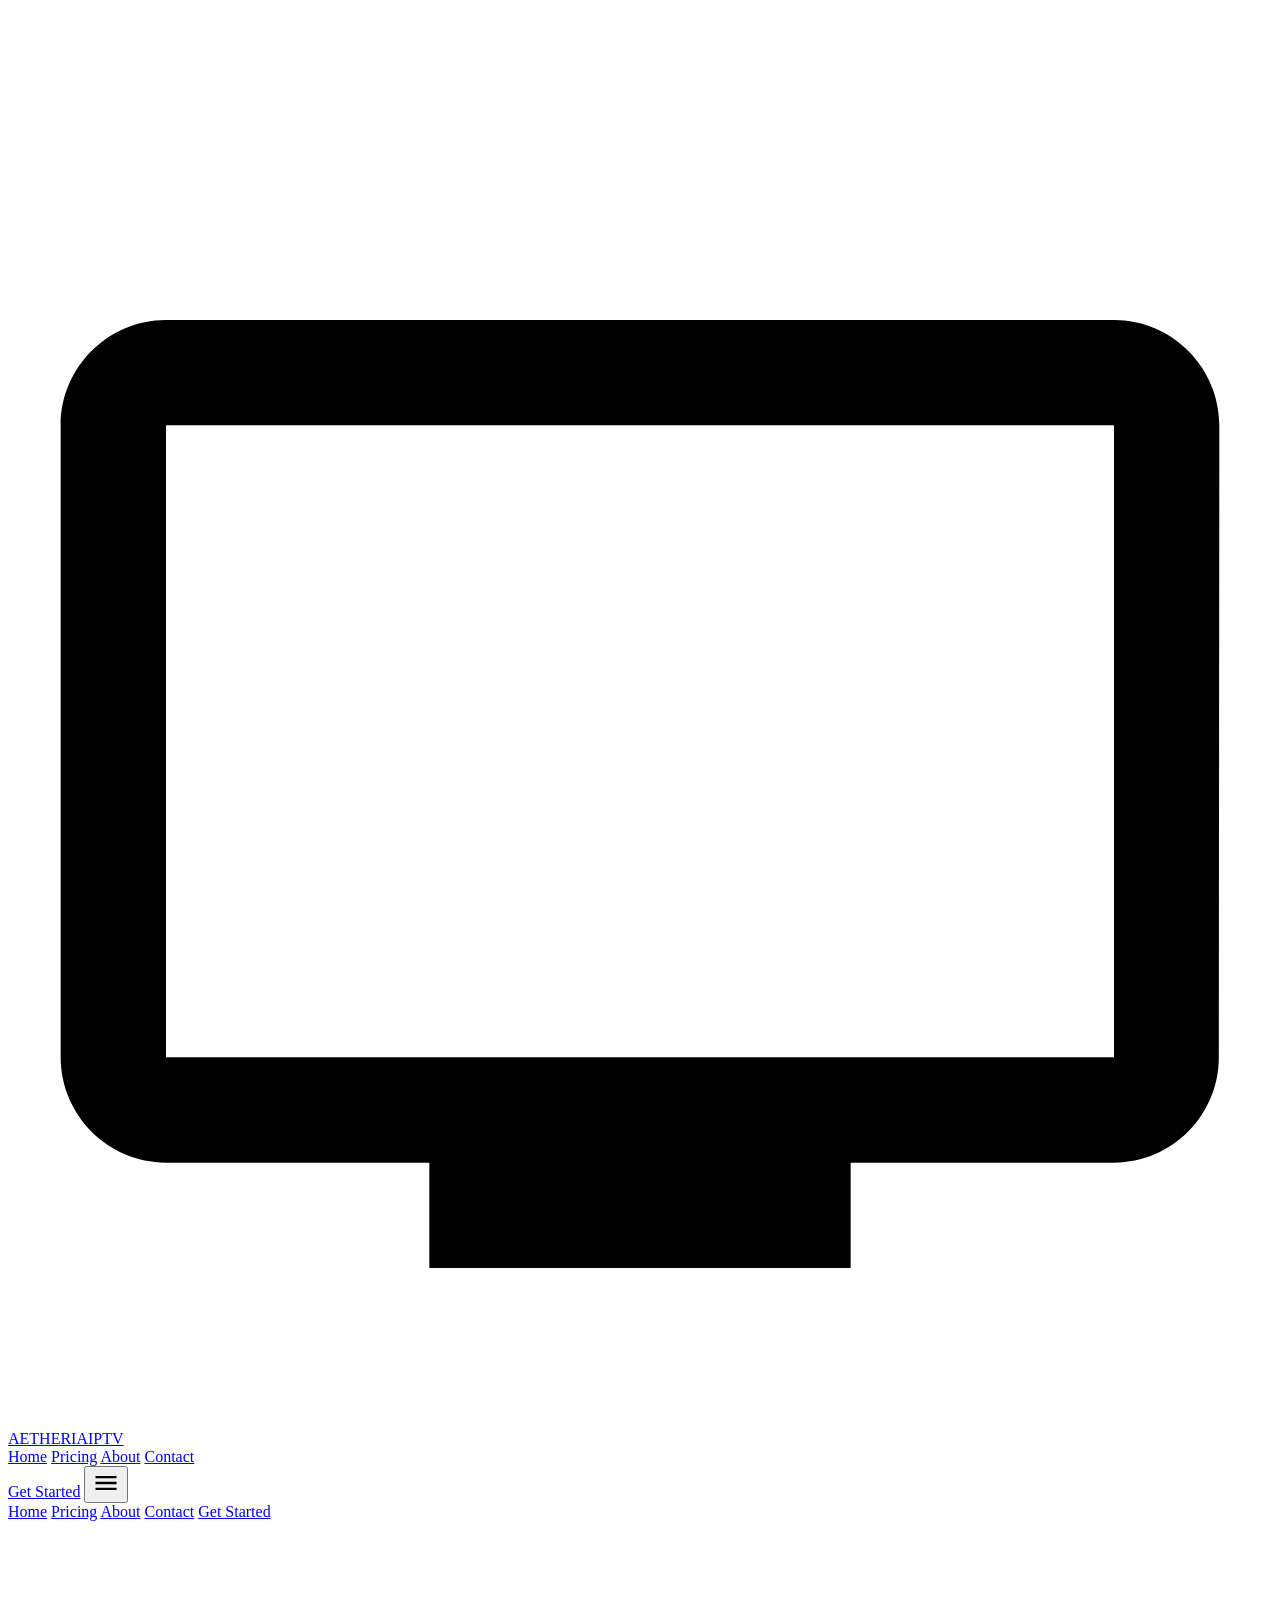
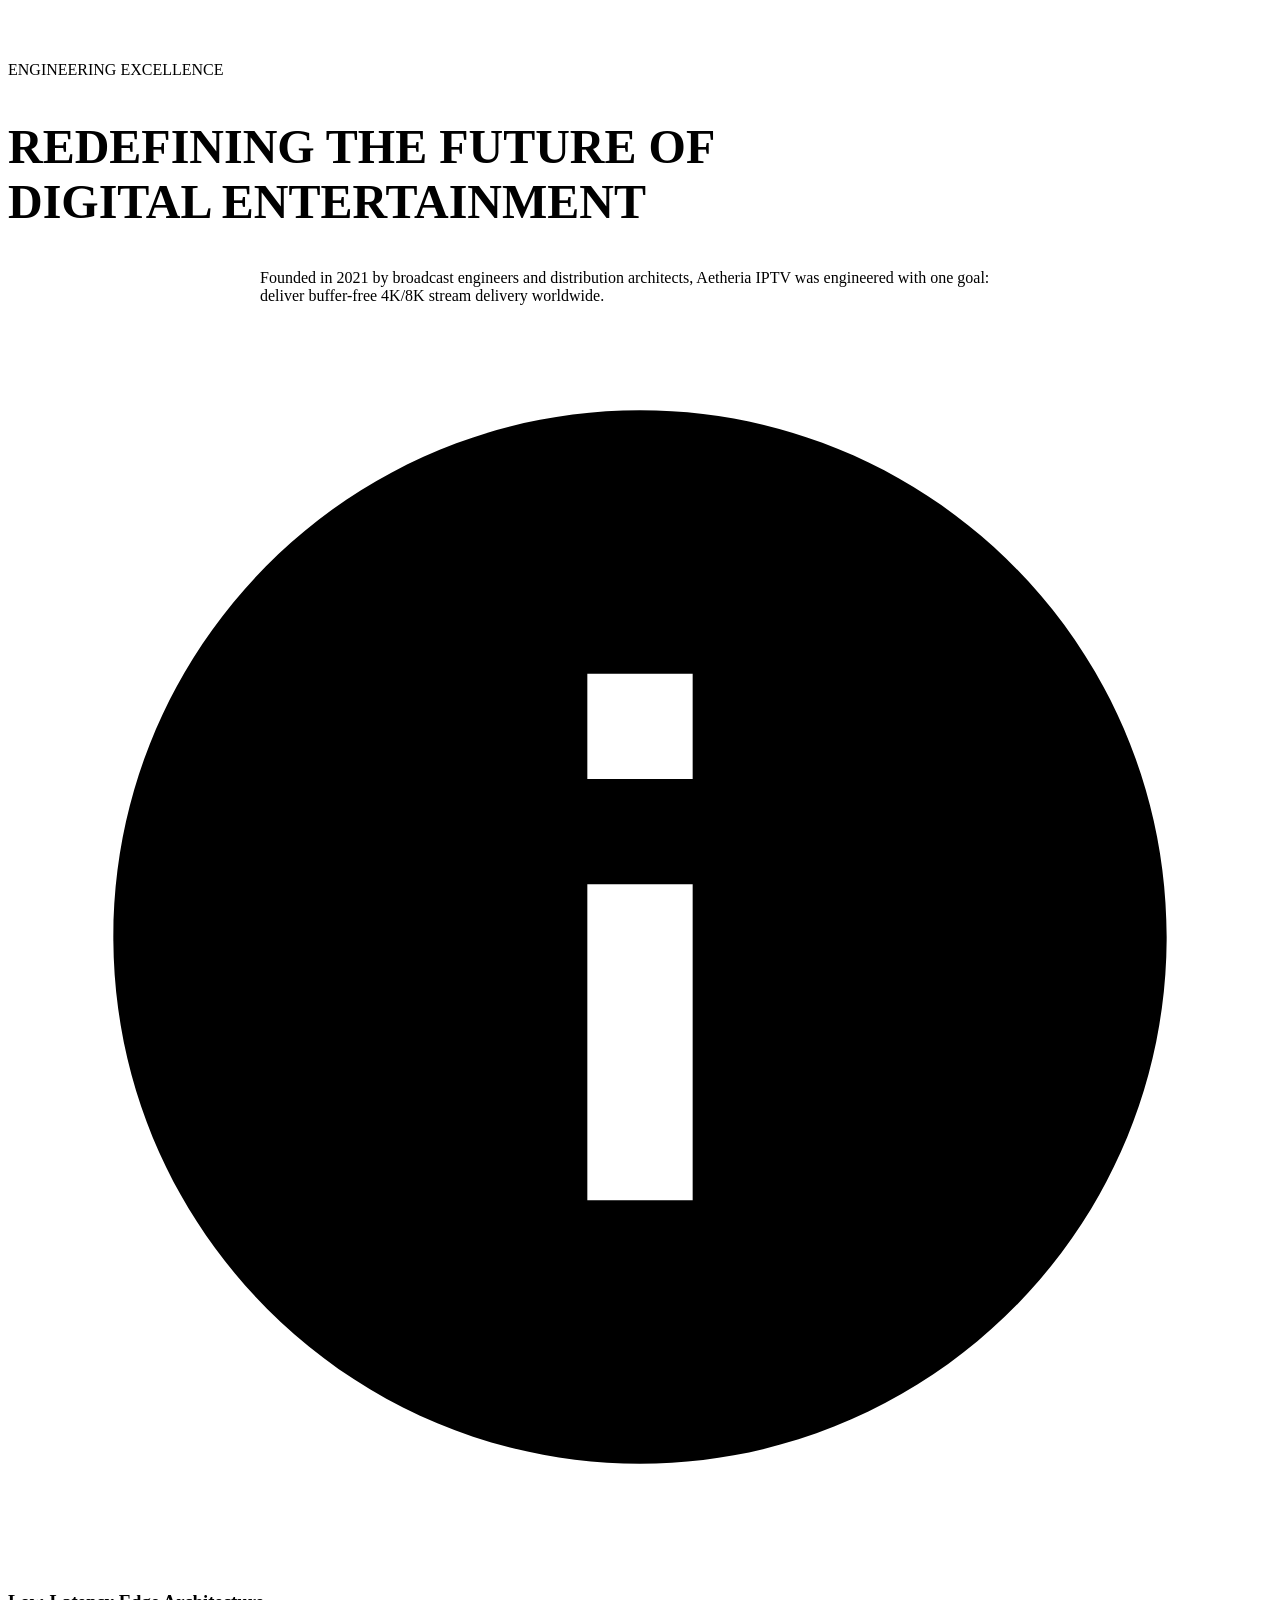
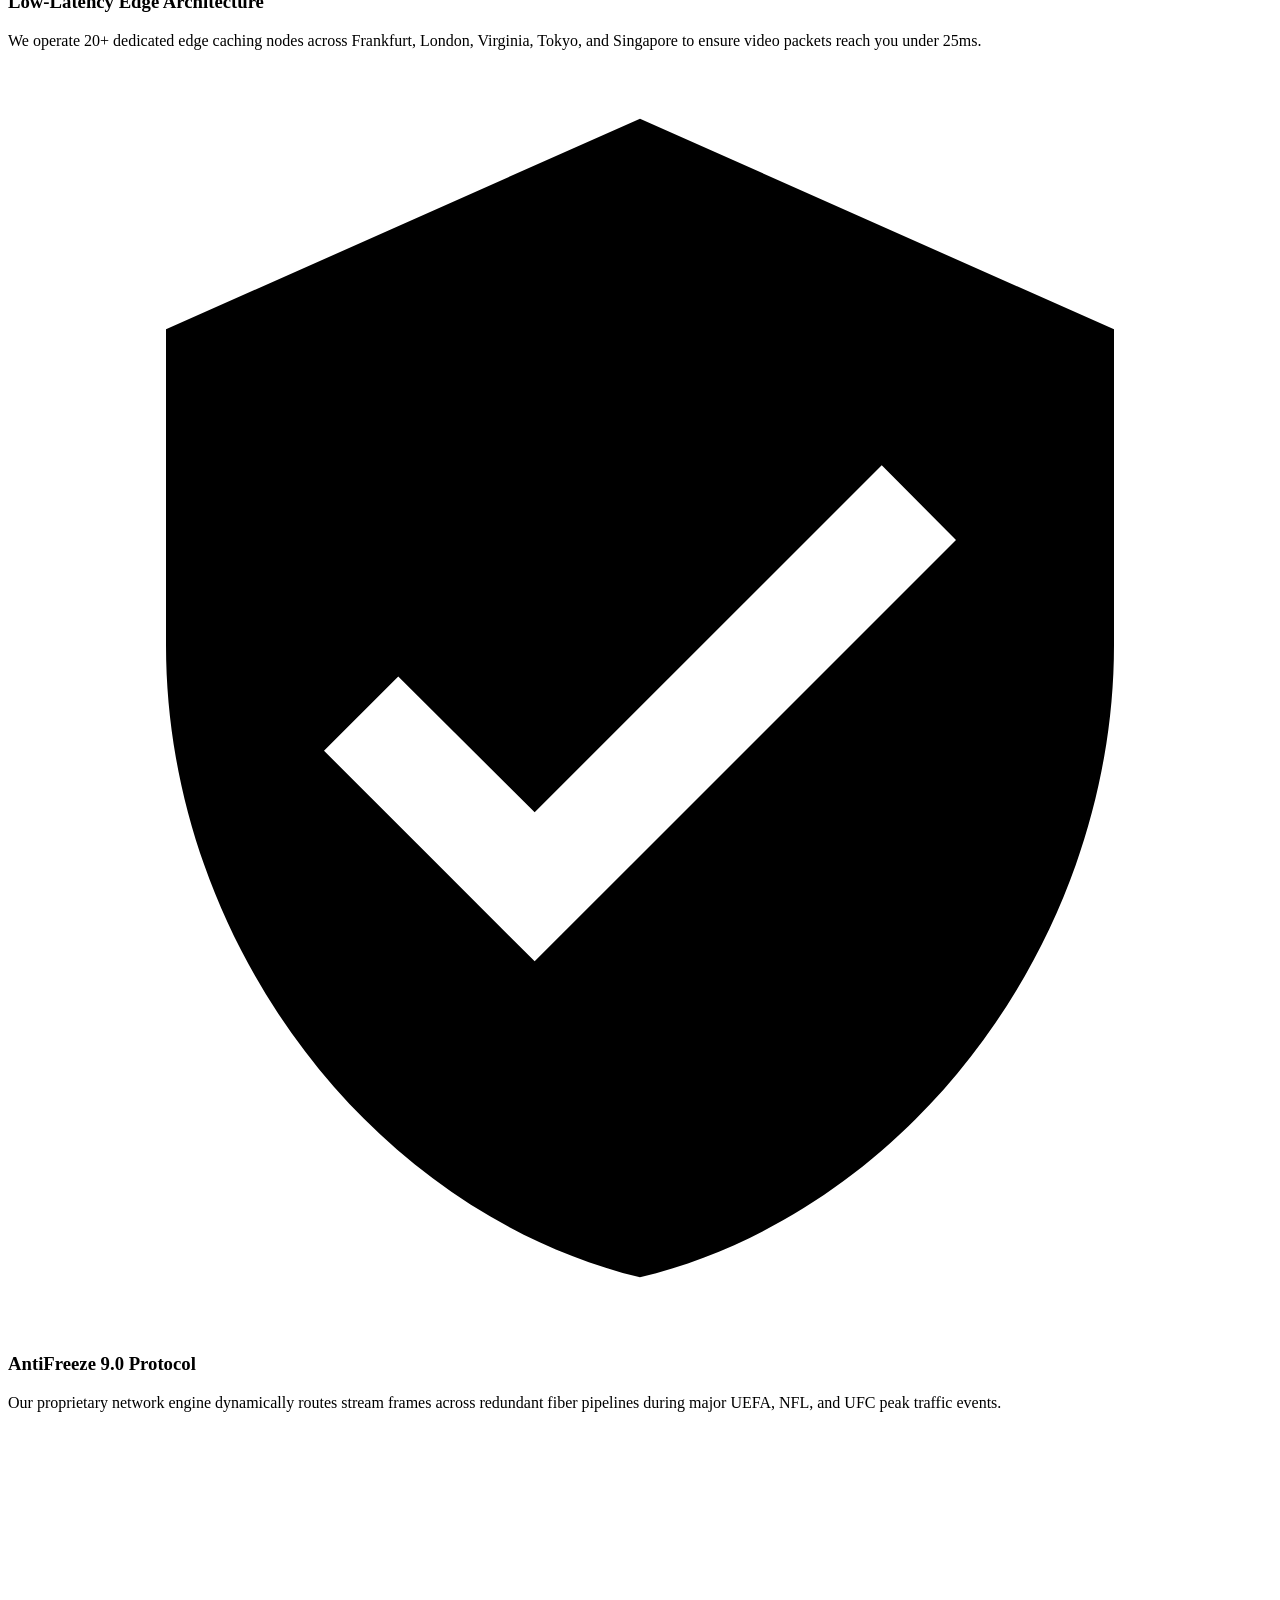
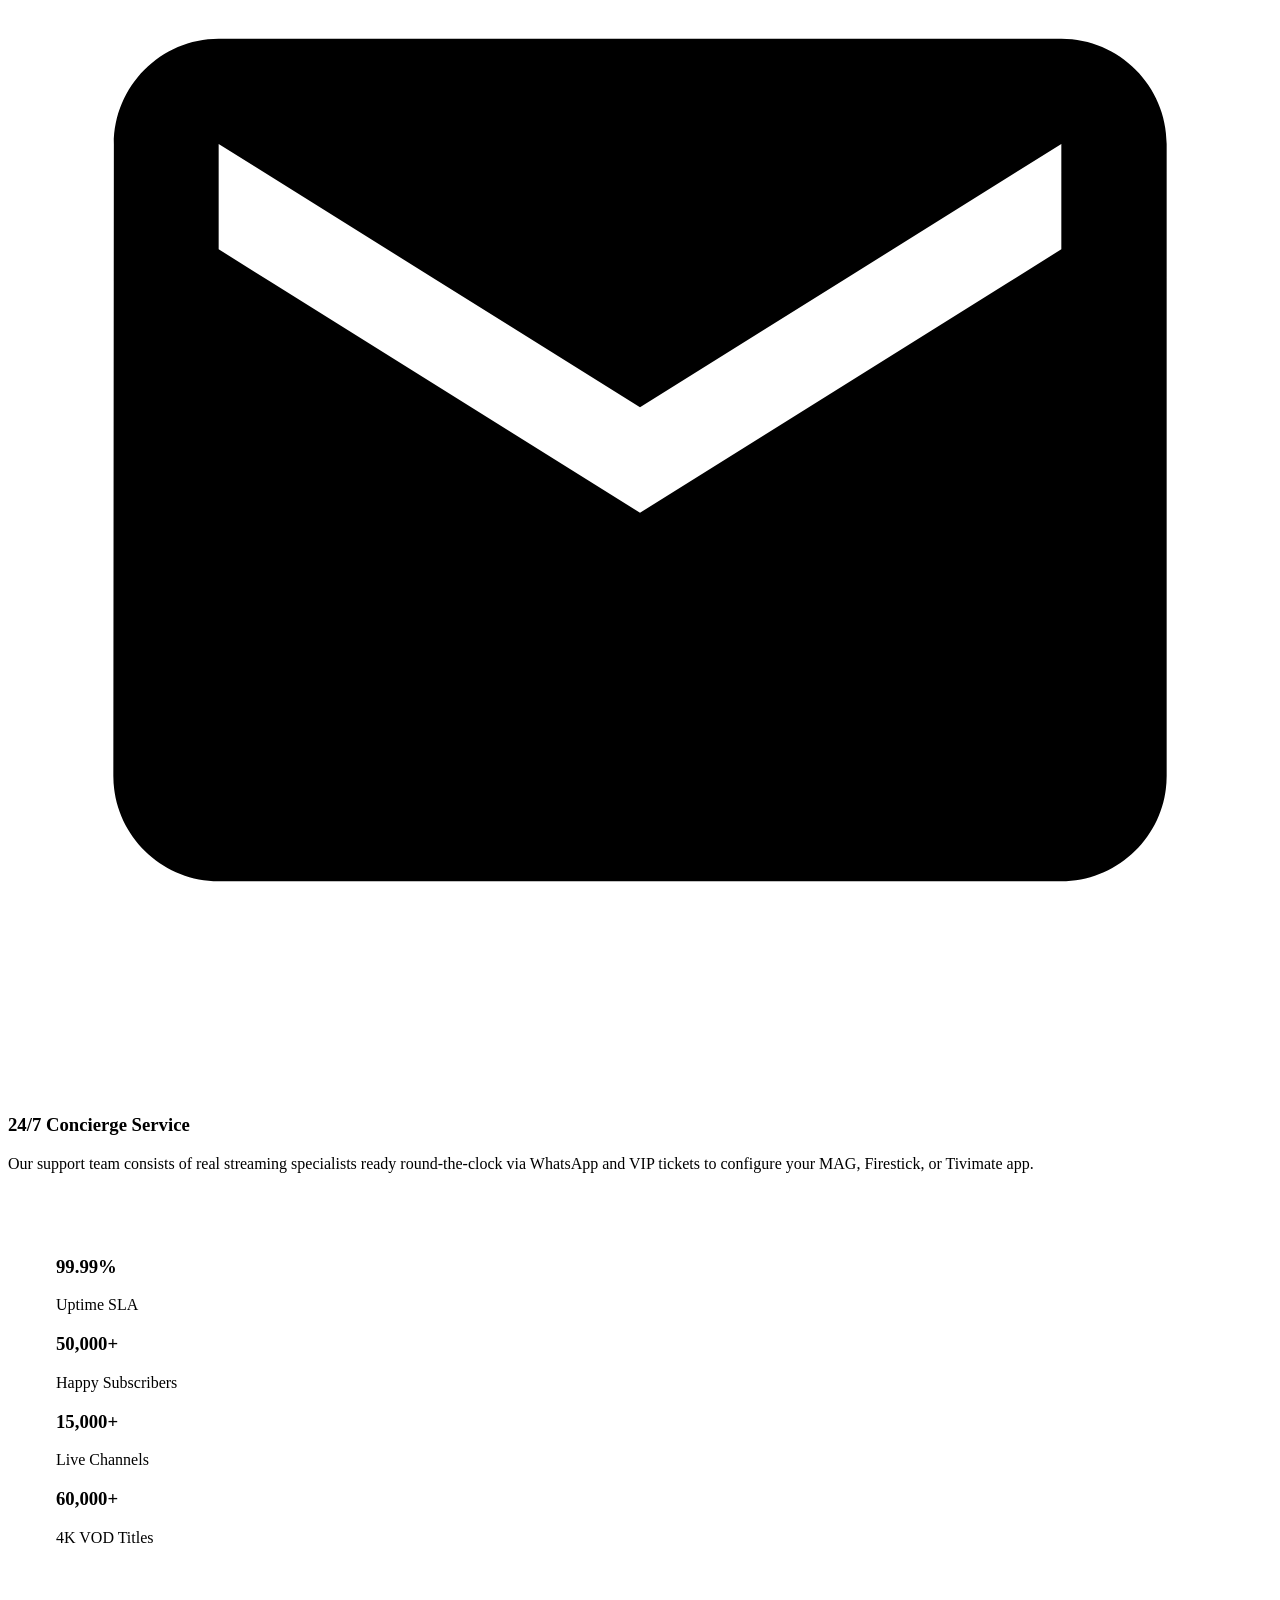
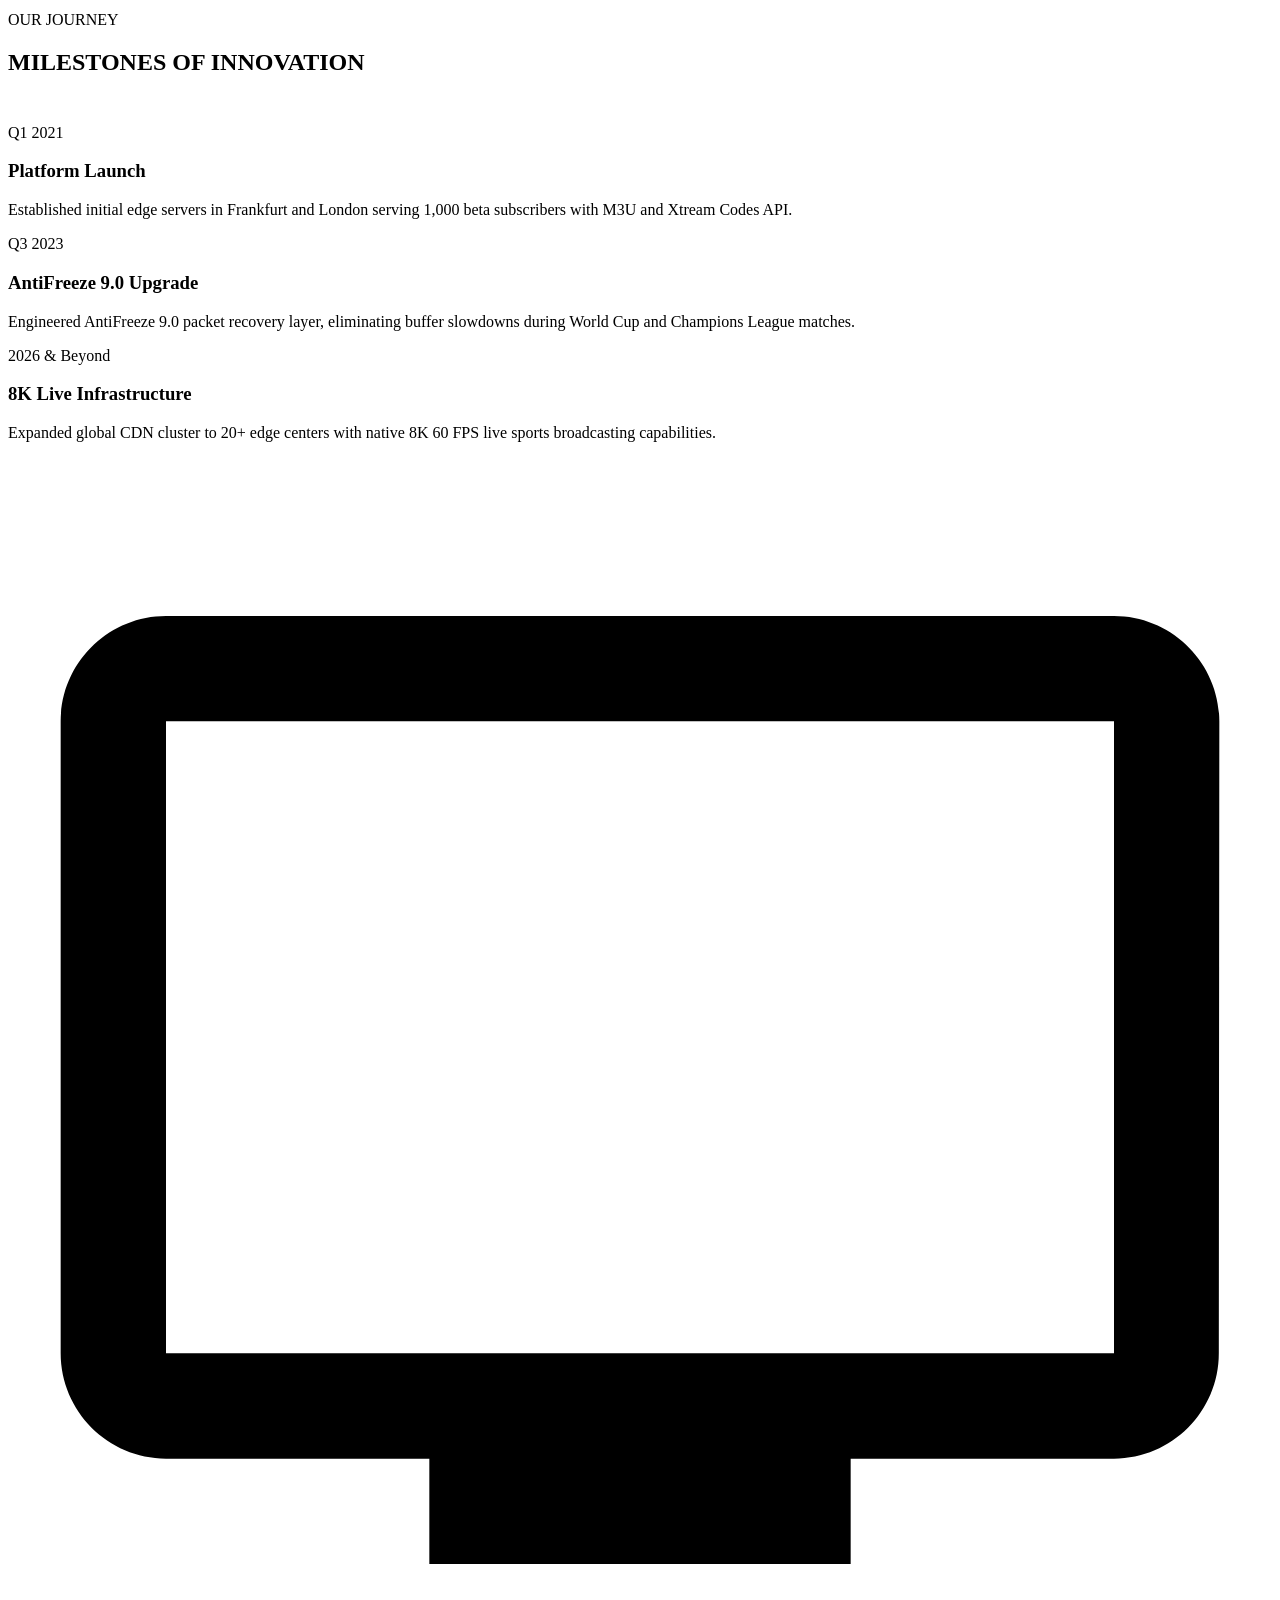
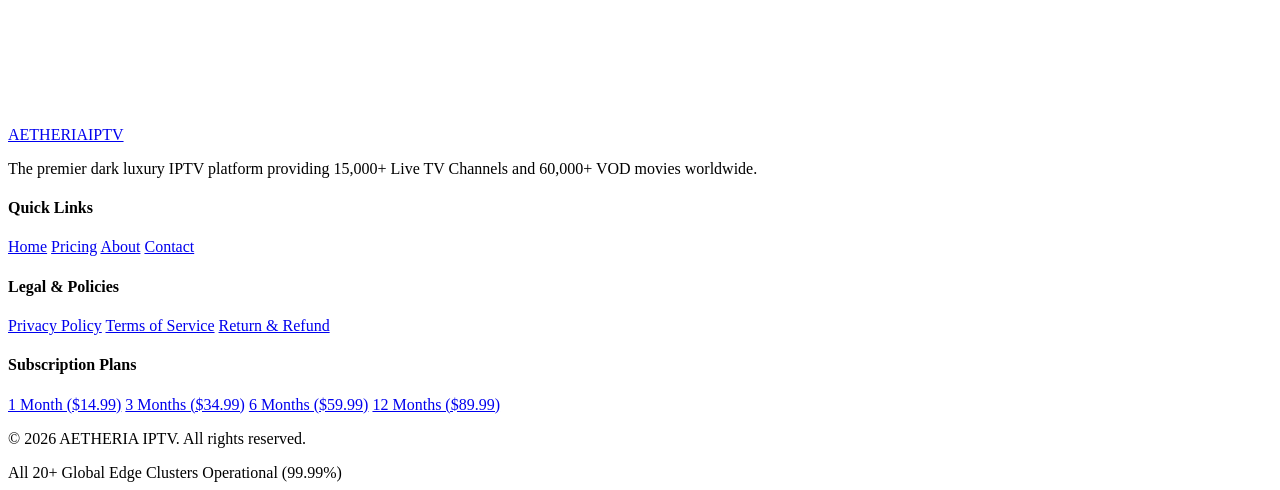
==== about.html @ a28955f3 "Production fix: deployment asset paths for about.html" ====
<!DOCTYPE html>
<html lang="en">
<head>
  <meta charset="UTF-8">
  <meta name="viewport" content="width=device-width, initial-scale=1.0">
  <meta name="referrer" content="no-referrer">
  <title>About Us | AETHERIA IPTV Infrastructure & SLA</title>
  <meta name="description" content="Discover AETHERIA IPTV's global edge network architecture, 99.99% server SLA, and low-latency AntiFreeze 9.0 streaming technology.">
  
  <!-- Favicon & Icons -->
  <link rel="icon" type="image/svg+xml" href="favicon/favicon.svg">
  <link rel="icon" type="image/svg+xml" href="assets/favicon/favicon.svg">
  
  <!-- Web Fonts -->
  <link rel="preconnect" href="https://fonts.googleapis.com">
  <link rel="preconnect" href="https://fonts.gstatic.com" crossorigin>
  <link rel="stylesheet" href="https://fonts.googleapis.com/css2?family=Inter:wght@300;400;500;600;700;800;900&family=Outfit:wght@400;600;700;800;900&display=swap">
  
  <!-- Primary & Fallback Stylesheets -->
  <link rel="stylesheet" href="assets/css/main.css">
  <link rel="stylesheet" href="css/main.css">
  <link rel="stylesheet" href="main.css">
  <link rel="stylesheet" href="style.css">

  <!-- Production Deployment Path Resolution Script -->
  <script>
    (function() {
      function loadFallbackStyles() {
        var hasCSS = false;
        var sheets = document.styleSheets;
        for (var i = 0; i < sheets.length; i++) {
          try {
            if (sheets[i].href && sheets[i].href.indexOf('main.css') !== -1) {
              hasCSS = true;
              break;
            }
          } catch(e) {}
        }
        if (!hasCSS) {
          ['assets/css/main.css', 'css/main.css', 'main.css', 'style.css'].forEach(function(path) {
            var link = document.createElement('link');
            link.rel = 'stylesheet';
            link.href = path;
            document.head.appendChild(link);
          });
        }
      }
      window.addEventListener('DOMContentLoaded', loadFallbackStyles);
    })();
  </script>
</head>
<body>

  <div class="ambient-blob ambient-blob-purple"></div>
  <div class="ambient-blob ambient-blob-blue"></div>
  <canvas id="ambient-canvas"></canvas>
  <div class="cursor-glow"></div>

  <!-- Shared Header -->
  <header class="header">
    <div class="container">
      <div class="nav-wrapper">
        <a href="index.html" class="logo">
          <div class="logo-mark">
            <svg viewBox="0 0 24 24"><path d="M21 3H3c-1.1 0-2 .9-2 2v12c0 1.1.9 2 2 2h5v2h8v-2h5c1.1 0 1.99-.9 1.99-2L23 5c0-1.1-.9-2-2-2zm0 14H3V5h18v12z"/></svg>
          </div>
          <span>AETHERIA<span class="gradient-text">IPTV</span></span>
        </a>
        <nav class="nav-links">
          <a href="index.html" class="nav-link">Home</a>
          <a href="pricing.html" class="nav-link">Pricing</a>
          <a href="about.html" class="nav-link active">About</a>
          <a href="contact.html" class="nav-link">Contact</a>
        </nav>
        <div class="nav-actions">
          <a href="pricing.html" class="btn btn-primary btn-glow">Get Started</a>
          <button class="mobile-toggle" aria-label="Toggle Mobile Menu">
            <svg width="28" height="28" viewBox="0 0 24 24" fill="currentColor"><path d="M3 18h18v-2H3v2zm0-5h18v-2H3v2zm0-7v2h18V6H3z"/></svg>
          </button>
        </div>
      </div>
    </div>
  </header>

  <!-- Mobile Drawer -->
  <div class="mobile-overlay"></div>
  <div class="mobile-menu">
    <a href="index.html" class="nav-link">Home</a>
    <a href="pricing.html" class="nav-link">Pricing</a>
    <a href="about.html" class="nav-link active">About</a>
    <a href="contact.html" class="nav-link">Contact</a>
    <a href="pricing.html" class="btn btn-primary btn-glow" style="margin-top: 20px;">Get Started</a>
  </div>

  <main style="padding-top: 140px;">
    <!-- About Hero Header -->
    <section class="section text-center">
      <div class="container">
        <div class="section-tag">ENGINEERING EXCELLENCE</div>
        <h1 class="hero-title" style="font-size: 3rem;">REDEFINING THE FUTURE OF <br><span class="gradient-text">DIGITAL ENTERTAINMENT</span></h1>
        <p class="hero-subtitle" style="margin: 20px auto 0; max-width: 760px;">Founded in 2021 by broadcast engineers and distribution architects, Aetheria IPTV was engineered with one goal: deliver buffer-free 4K/8K stream delivery worldwide.</p>
      </div>
    </section>

    <!-- Core Philosophy Cards -->
    <section class="section" style="background: var(--bg-secondary);">
      <div class="container">
        <div class="why-grid">
          <div class="why-card">
            <div class="why-icon-box"><svg viewBox="0 0 24 24"><path d="M12 2C6.48 2 2 6.48 2 12s4.48 10 10 10 10-4.48 10-10S17.52 2 12 2zm1 15h-2v-6h2v6zm0-8h-2V7h2v2z"/></svg></div>
            <h3 class="why-title">Low-Latency Edge Architecture</h3>
            <p class="why-desc">We operate 20+ dedicated edge caching nodes across Frankfurt, London, Virginia, Tokyo, and Singapore to ensure video packets reach you under 25ms.</p>
          </div>

          <div class="why-card">
            <div class="why-icon-box"><svg viewBox="0 0 24 24"><path d="M12 1L3 5v6c0 5.55 3.84 10.74 9 12 5.16-1.26 9-6.45 9-12V5l-9-4zm-2 16l-4-4 1.41-1.41L10 14.17l6.59-6.59L18 9l-8 8z"/></svg></div>
            <h3 class="why-title">AntiFreeze 9.0 Protocol</h3>
            <p class="why-desc">Our proprietary network engine dynamically routes stream frames across redundant fiber pipelines during major UEFA, NFL, and UFC peak traffic events.</p>
          </div>

          <div class="why-card">
            <div class="why-icon-box"><svg viewBox="0 0 24 24"><path d="M20 4H4c-1.1 0-1.99.9-1.99 2L2 18c0 1.1.9 2 2 2h16c1.1 0 2-.9 2-2V6c0-1.1-.9-2-2-2zm0 4l-8 5-8-5V6l8 5 8-5v2z"/></svg></div>
            <h3 class="why-title">24/7 Concierge Service</h3>
            <p class="why-desc">Our support team consists of real streaming specialists ready round-the-clock via WhatsApp and VIP tickets to configure your MAG, Firestick, or Tivimate app.</p>
          </div>
        </div>
      </div>
    </section>

    <!-- Company Stats -->
    <section class="section">
      <div class="container">
        <div class="hero-stats" style="margin-top: 0; background: var(--card-bg); padding: 48px; border-radius: var(--radius-xl); border: 1px solid var(--glass-border);">
          <div class="stat-item">
            <h3 data-counter="99.99" data-suffix="%">99.99%</h3>
            <p>Uptime SLA</p>
          </div>
          <div class="stat-item">
            <h3 data-counter="50000" data-suffix="+">50,000+</h3>
            <p>Happy Subscribers</p>
          </div>
          <div class="stat-item">
            <h3 data-counter="15000" data-suffix="+">15,000+</h3>
            <p>Live Channels</p>
          </div>
          <div class="stat-item">
            <h3 data-counter="60000" data-suffix="+">60,000+</h3>
            <p>4K VOD Titles</p>
          </div>
        </div>
      </div>
    </section>

    <!-- Timeline Milestone Grid -->
    <section class="section" style="background: var(--bg-secondary);">
      <div class="container">
        <div class="text-center reveal">
          <div class="section-tag">OUR JOURNEY</div>
          <h2 class="section-title">MILESTONES OF <span class="gradient-text">INNOVATION</span></h2>
        </div>

        <div class="why-grid reveal" style="margin-top: 48px;">
          <div class="why-card">
            <span class="badge-pill" style="margin-bottom: 12px;">Q1 2021</span>
            <h3 class="why-title">Platform Launch</h3>
            <p class="why-desc">Established initial edge servers in Frankfurt and London serving 1,000 beta subscribers with M3U and Xtream Codes API.</p>
          </div>

          <div class="why-card">
            <span class="badge-pill" style="margin-bottom: 12px;">Q3 2023</span>
            <h3 class="why-title">AntiFreeze 9.0 Upgrade</h3>
            <p class="why-desc">Engineered AntiFreeze 9.0 packet recovery layer, eliminating buffer slowdowns during World Cup and Champions League matches.</p>
          </div>

          <div class="why-card">
            <span class="badge-pill" style="margin-bottom: 12px;">2026 & Beyond</span>
            <h3 class="why-title">8K Live Infrastructure</h3>
            <p class="why-desc">Expanded global CDN cluster to 20+ edge centers with native 8K 60 FPS live sports broadcasting capabilities.</p>
          </div>
        </div>
      </div>
    </section>
  </main>

  <!-- Shared Footer -->
  <footer class="footer">
    <div class="container">
      <div class="footer-grid">
        <div class="footer-brand">
          <a href="index.html" class="logo">
            <div class="logo-mark">
              <svg viewBox="0 0 24 24"><path d="M21 3H3c-1.1 0-2 .9-2 2v12c0 1.1.9 2 2 2h5v2h8v-2h5c1.1 0 1.99-.9 1.99-2L23 5c0-1.1-.9-2-2-2zm0 14H3V5h18v12z"/></svg>
            </div>
            <span>AETHERIA<span class="gradient-text">IPTV</span></span>
          </a>
          <p>The premier dark luxury IPTV platform providing 15,000+ Live TV Channels and 60,000+ VOD movies worldwide.</p>
        </div>

        <div>
          <h4 class="footer-title">Quick Links</h4>
          <div class="footer-links">
            <a href="index.html" class="footer-link">Home</a>
            <a href="pricing.html" class="footer-link">Pricing</a>
            <a href="about.html" class="footer-link">About</a>
            <a href="contact.html" class="footer-link">Contact</a>
          </div>
        </div>

        <div>
          <h4 class="footer-title">Legal & Policies</h4>
          <div class="footer-links">
            <a href="privacy.html" class="footer-link">Privacy Policy</a>
            <a href="terms.html" class="footer-link">Terms of Service</a>
            <a href="refund.html" class="footer-link">Return & Refund</a>
          </div>
        </div>

        <div>
          <h4 class="footer-title">Subscription Plans</h4>
          <div class="footer-links">
            <a href="contact.html?plan=1-Month" class="footer-link">1 Month ($14.99)</a>
            <a href="contact.html?plan=3-Months" class="footer-link">3 Months ($34.99)</a>
            <a href="contact.html?plan=6-Months" class="footer-link">6 Months ($59.99)</a>
            <a href="contact.html?plan=12-Months" class="footer-link">12 Months ($89.99)</a>
          </div>
        </div>
      </div>
      <div class="footer-bottom">
        <p>&copy; 2026 AETHERIA IPTV. All rights reserved.</p>
        <div class="status-badge">
          <div class="status-dot"></div>
          All 20+ Global Edge Clusters Operational (99.99%)
        </div>
      </div>
    </div>
  </footer>

  <script src="config.js"></script>
  <script src="assets/js/artwork-data.js"></script>
  <script src="assets/js/main.js"></script>
  <script src="assets/js/tmdb-engine.js"></script>
  <script src="main.js"></script>
  <script src="tmdb-engine.js"></script>
</body>
</html>
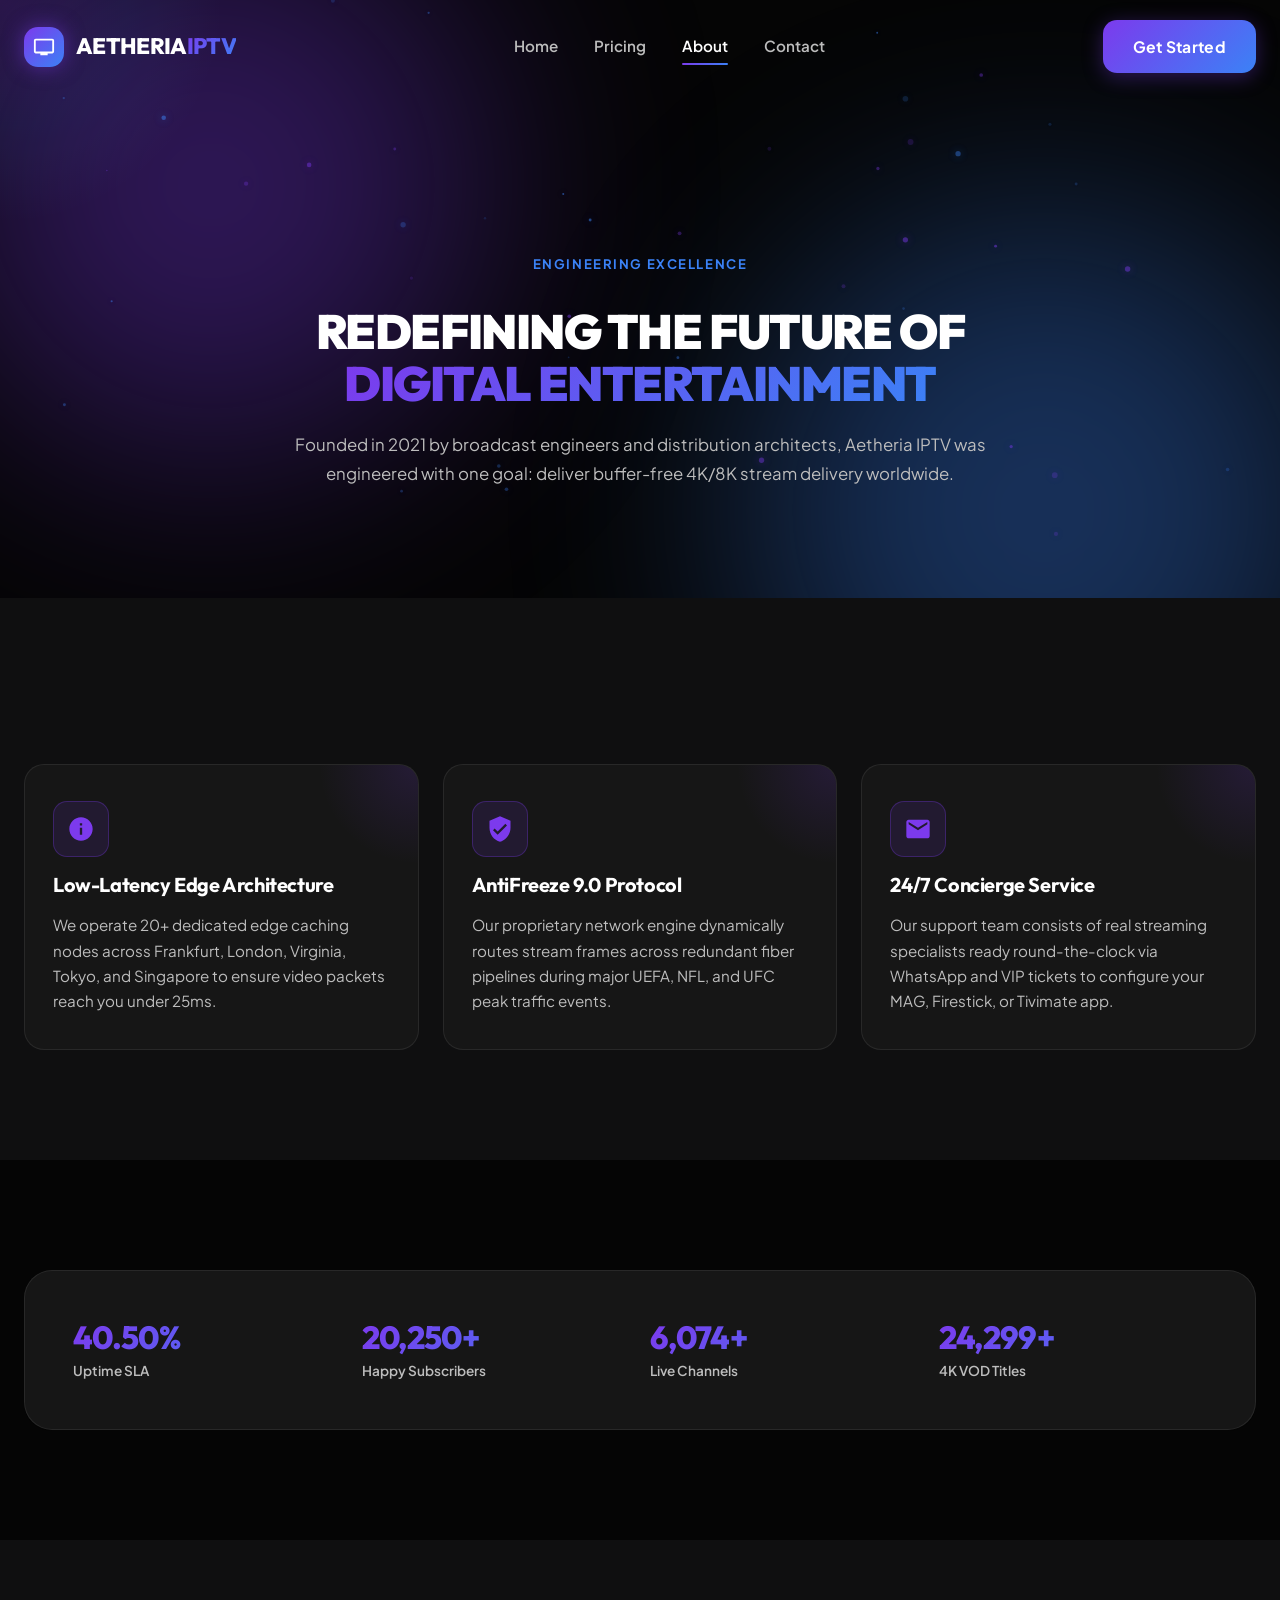
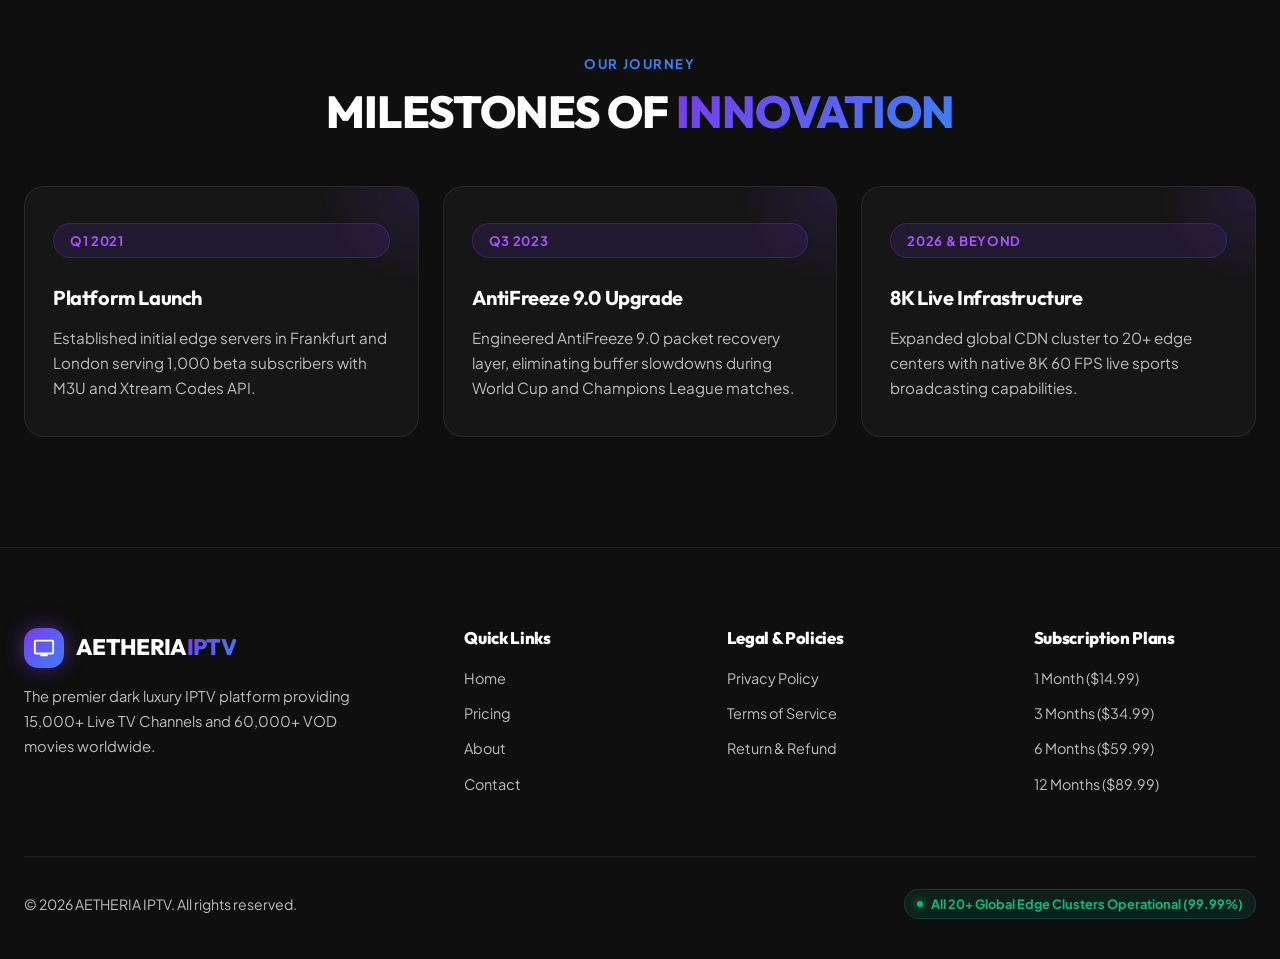
==== commit 9b0f5da1: "Production fix: deployment asset paths for about.html" ====
--- a/about.html
+++ b/about.html
@@ -84,13 +84,28 @@
 
   <!-- Mobile Drawer -->
   <div class="mobile-overlay"></div>
-  <div class="mobile-menu">
-    <a href="index.html" class="nav-link">Home</a>
-    <a href="pricing.html" class="nav-link">Pricing</a>
-    <a href="about.html" class="nav-link active">About</a>
-    <a href="contact.html" class="nav-link">Contact</a>
-    <a href="pricing.html" class="btn btn-primary btn-glow" style="margin-top: 20px;">Get Started</a>
-  </div>
+  <aside class="mobile-menu" aria-label="Mobile Navigation">
+    <div>
+      <div class="mobile-menu-header">
+        <a href="index.html" class="logo">
+          <div class="logo-mark">
+            <svg viewBox="0 0 24 24"><path d="M21 3H3c-1.1 0-2 .9-2 2v12c0 1.1.9 2 2 2h5v2h8v-2h5c1.1 0 1.99-.9 1.99-2L23 5c0-1.1-.9-2-2-2zm0 14H3V5h18v12z"/></svg>
+          </div>
+          <span>AETHERIA<span class="gradient-text">IPTV</span></span>
+        </a>
+        <button class="mobile-close-btn" aria-label="Close Mobile Menu">&times;</button>
+      </div>
+      <nav class="mobile-menu-links">
+        <a href="index.html" class="nav-link">Home</a>
+        <a href="pricing.html" class="nav-link">Pricing</a>
+        <a href="about.html" class="nav-link active">About</a>
+        <a href="contact.html" class="nav-link">Contact</a>
+      </nav>
+    </div>
+    <div style="padding-top: 20px; border-top: 1px solid rgba(255, 255, 255, 0.08);">
+      <a href="pricing.html" class="btn btn-primary btn-glow" style="width: 100%;">Get Started</a>
+    </div>
+  </aside>
 
   <main style="padding-top: 140px;">
     <!-- About Hero Header -->
--- a/assets/css/main.css
+++ b/assets/css/main.css
@@ -0,0 +1,1855 @@
+/* ==========================================================================
+   AETHERIA IPTV PRIME - ULTRA LUXURY IPTV SUBSCRIPTION PLATFORM
+   Cinematic Dark Theme Design System & Comprehensive Stylesheet
+   ========================================================================== */
+
+@import url('https://fonts.googleapis.com/css2?family=Plus+Jakarta+Sans:wght@300;400;500;600;700;800&family=Outfit:wght@300;400;500;600;700;800;900&display=swap');
+
+/* --- Root Variables & Tokens --- */
+:root {
+  /* Exact User Requested Color Palette */
+  --bg-primary: #050505;
+  --bg-secondary: #0F0F10;
+  --card-bg: #161616;
+  --card-hover: #1E1E20;
+  --accent-purple: #7C3AED;
+  --accent-blue: #3B82F6;
+  --text-white: #FFFFFF;
+  --text-muted: #BDBDBD;
+  
+  /* Legacy & Gradient Compatibility Tokens */
+  --bg-dark: #050505;
+  --glass-bg: rgba(22, 22, 22, 0.75);
+  --glass-border: rgba(255, 255, 255, 0.08);
+  --glass-border-hover: rgba(124, 58, 237, 0.5);
+  
+  --accent-glow: rgba(124, 58, 237, 0.4);
+  --accent-blue-glow: rgba(59, 130, 246, 0.4);
+  --accent-gradient: linear-gradient(135deg, #7C3AED 0%, #3B82F6 100%);
+  --accent-gradient-hover: linear-gradient(135deg, #6D28D9 0%, #2563EB 100%);
+  --accent-gradient-alt: linear-gradient(135deg, #3B82F6 0%, #7C3AED 100%);
+  
+  --live-red: #EF4444;
+  --green-success: #10B981;
+  
+  --radius-sm: 8px;
+  --radius-md: 14px;
+  --radius-lg: 20px;
+  --radius-xl: 28px;
+  --radius-full: 9999px;
+  
+  --shadow-sm: 0 4px 12px rgba(0, 0, 0, 0.6);
+  --shadow-md: 0 8px 30px rgba(0, 0, 0, 0.8);
+  --shadow-glow: 0 0 35px rgba(124, 58, 237, 0.35);
+  --shadow-glow-blue: 0 0 35px rgba(59, 130, 246, 0.35);
+  
+  --font-heading: 'Outfit', -apple-system, BlinkMacSystemFont, sans-serif;
+  --font-body: 'Plus Jakarta Sans', -apple-system, BlinkMacSystemFont, sans-serif;
+  
+  --transition-fast: all 0.2s cubic-bezier(0.4, 0, 0.2, 1);
+  --transition-normal: all 0.35s cubic-bezier(0.16, 1, 0.3, 1);
+  --transition-slow: all 0.6s cubic-bezier(0.16, 1, 0.3, 1);
+}
+
+/* --- Reset & Base Settings --- */
+*, *::before, *::after {
+  box-sizing: border-box;
+  margin: 0;
+  padding: 0;
+}
+
+html {
+  scroll-behavior: smooth;
+  font-size: 16px;
+  background-color: var(--bg-primary);
+  color: var(--text-white);
+  font-family: var(--font-body);
+  overflow-x: hidden;
+  -webkit-font-smoothing: antialiased;
+}
+
+body {
+  min-height: 100vh;
+  position: relative;
+  background-color: var(--bg-primary);
+  color: var(--text-white);
+  line-height: 1.6;
+  overflow-x: hidden;
+}
+
+/* Custom Scrollbar */
+::-webkit-scrollbar {
+  width: 8px;
+}
+::-webkit-scrollbar-track {
+  background: var(--bg-primary);
+}
+::-webkit-scrollbar-thumb {
+  background: #26262a;
+  border-radius: 4px;
+}
+::-webkit-scrollbar-thumb:hover {
+  background: var(--accent-purple);
+}
+
+/* Ambient Canvas & Floating Gradients */
+#ambient-canvas {
+  position: fixed;
+  top: 0;
+  left: 0;
+  width: 100vw;
+  height: 100vh;
+  pointer-events: none;
+  z-index: 0;
+  opacity: 0.8;
+}
+
+.ambient-blob {
+  position: fixed;
+  border-radius: 50%;
+  filter: blur(120px);
+  pointer-events: none;
+  z-index: 0;
+  opacity: 0.35;
+  animation: floatBlob 18s ease-in-out infinite alternate;
+}
+
+.ambient-blob-purple {
+  top: -10%;
+  left: -5%;
+  width: 550px;
+  height: 550px;
+  background: var(--accent-purple);
+}
+
+.ambient-blob-blue {
+  bottom: 10%;
+  right: -5%;
+  width: 600px;
+  height: 600px;
+  background: var(--accent-blue);
+  animation-delay: -7s;
+}
+
+@keyframes floatBlob {
+  0% { transform: translate(0, 0) scale(1); }
+  50% { transform: translate(60px, 40px) scale(1.1); }
+  100% { transform: translate(-30px, 80px) scale(0.95); }
+}
+
+/* Cursor Radial Light */
+.cursor-glow {
+  position: fixed;
+  width: 450px;
+  height: 450px;
+  border-radius: 50%;
+  background: radial-gradient(circle, rgba(124, 58, 237, 0.18) 0%, rgba(59, 130, 246, 0.08) 40%, transparent 70%);
+  pointer-events: none;
+  transform: translate(-50%, -50%);
+  z-index: 1;
+  transition: transform 0.06s ease-out;
+  mix-blend-mode: screen;
+}
+
+/* Global Page Transition Curtain */
+.page-transition-curtain {
+  position: fixed;
+  inset: 0;
+  background: radial-gradient(circle at center, #0F0F10 0%, #050505 100%);
+  z-index: 99999;
+  pointer-events: none;
+  opacity: 0;
+  transition: opacity 0.4s cubic-bezier(0.16, 1, 0.3, 1);
+  display: flex;
+  align-items: center;
+  justify-content: center;
+}
+
+.page-transition-curtain.active {
+  opacity: 1;
+  pointer-events: all;
+}
+
+.curtain-loader {
+  width: 48px;
+  height: 48px;
+  border: 3px solid rgba(124, 58, 237, 0.2);
+  border-top-color: var(--accent-purple);
+  border-right-color: var(--accent-blue);
+  border-radius: 50%;
+  animation: spin 0.8s linear infinite;
+}
+
+@keyframes spin {
+  to { transform: rotate(360deg); }
+}
+
+/* Base Typography & Elements */
+a {
+  color: inherit;
+  text-decoration: none;
+  transition: var(--transition-fast);
+}
+
+button, input, select, textarea {
+  font-family: inherit;
+  font-size: inherit;
+  outline: none;
+  border: none;
+}
+
+ul, ol { list-style: none; }
+img, video { max-width: 100%; display: block; object-fit: cover; }
+
+h1, h2, h3, h4, h5, h6 {
+  font-family: var(--font-heading);
+  font-weight: 700;
+  line-height: 1.15;
+  letter-spacing: -0.02em;
+}
+
+/* Containers & Section Layouts */
+.container {
+  width: 100%;
+  max-width: 1320px;
+  margin: 0 auto;
+  padding: 0 24px;
+  position: relative;
+  z-index: 2;
+}
+
+.section {
+  padding: 110px 0;
+  position: relative;
+  z-index: 2;
+}
+
+.text-center { text-align: center; }
+
+.gradient-text {
+  background: var(--accent-gradient);
+  -webkit-background-clip: text;
+  -webkit-text-fill-color: transparent;
+  display: inline-block;
+}
+
+.gradient-text-alt {
+  background: var(--accent-gradient-alt);
+  -webkit-background-clip: text;
+  -webkit-text-fill-color: transparent;
+  display: inline-block;
+}
+
+.section-tag {
+  display: inline-flex;
+  align-items: center;
+  gap: 8px;
+  font-size: 0.82rem;
+  font-weight: 700;
+  text-transform: uppercase;
+  letter-spacing: 0.12em;
+  color: var(--accent-blue);
+  margin-bottom: 12px;
+}
+
+.section-title {
+  font-size: clamp(2rem, 3.5vw, 3.2rem);
+  font-weight: 800;
+  color: var(--text-white);
+  margin-bottom: 16px;
+}
+
+.section-subtitle {
+  font-size: clamp(1rem, 1.2vw, 1.15rem);
+  color: var(--text-muted);
+  max-width: 680px;
+  margin: 0 auto;
+  line-height: 1.7;
+}
+
+.badge-pill {
+  display: inline-flex;
+  align-items: center;
+  gap: 8px;
+  padding: 6px 16px;
+  border-radius: var(--radius-full);
+  background: rgba(124, 58, 237, 0.12);
+  border: 1px solid rgba(124, 58, 237, 0.3);
+  font-size: 0.82rem;
+  font-weight: 700;
+  color: #A855F7;
+  letter-spacing: 0.05em;
+  text-transform: uppercase;
+  backdrop-filter: blur(10px);
+}
+
+.badge-pill-blue {
+  background: rgba(59, 130, 246, 0.12);
+  border-color: rgba(59, 130, 246, 0.3);
+  color: #60A5FA;
+}
+
+.live-dot {
+  width: 8px;
+  height: 8px;
+  border-radius: 50%;
+  background-color: var(--live-red);
+  box-shadow: 0 0 10px var(--live-red);
+  animation: pulseDot 1.5s infinite;
+}
+
+@keyframes pulseDot {
+  0%, 100% { transform: scale(1); opacity: 1; }
+  50% { transform: scale(1.3); opacity: 0.6; }
+}
+
+/* Glassmorphism Cards & Panels */
+.glass-panel, .glass-card {
+  background: var(--card-bg);
+  border: 1px solid var(--glass-border);
+  border-radius: var(--radius-lg);
+  backdrop-filter: blur(16px);
+  -webkit-backdrop-filter: blur(16px);
+  position: relative;
+  overflow: hidden;
+  transition: var(--transition-normal);
+}
+
+.glass-card::before {
+  content: '';
+  position: absolute;
+  top: 0;
+  left: -100%;
+  width: 100%;
+  height: 100%;
+  background: linear-gradient(90deg, transparent, rgba(255, 255, 255, 0.04), transparent);
+  transition: left 0.75s ease;
+  pointer-events: none;
+}
+
+.glass-card:hover::before {
+  left: 100%;
+}
+
+.glass-card:hover {
+  border-color: var(--glass-border-hover);
+  transform: translateY(-4px);
+  box-shadow: var(--shadow-glow);
+}
+
+/* Buttons */
+.btn {
+  display: inline-flex;
+  align-items: center;
+  justify-content: center;
+  gap: 10px;
+  padding: 14px 30px;
+  border-radius: var(--radius-md);
+  font-weight: 700;
+  font-size: 0.98rem;
+  letter-spacing: 0.02em;
+  cursor: pointer;
+  transition: var(--transition-normal);
+  position: relative;
+  overflow: hidden;
+  user-select: none;
+}
+
+.btn-primary {
+  background: var(--accent-gradient);
+  color: var(--text-white);
+  box-shadow: 0 4px 20px rgba(124, 58, 237, 0.35);
+}
+
+.btn-primary:hover {
+  background: var(--accent-gradient-hover);
+  transform: translateY(-2px);
+  box-shadow: 0 8px 30px rgba(124, 58, 237, 0.6);
+}
+
+.btn-secondary {
+  background: rgba(255, 255, 255, 0.05);
+  color: var(--text-white);
+  border: 1px solid var(--glass-border);
+  backdrop-filter: blur(10px);
+}
+
+.btn-secondary:hover {
+  background: rgba(255, 255, 255, 0.1);
+  border-color: rgba(255, 255, 255, 0.2);
+  transform: translateY(-2px);
+}
+
+.btn-glow::after {
+  content: '';
+  position: absolute;
+  inset: 0;
+  border-radius: inherit;
+  background: radial-gradient(circle at center, rgba(255,255,255,0.3) 0%, transparent 70%);
+  opacity: 0;
+  transition: opacity 0.3s;
+}
+
+.btn-glow:hover::after {
+  opacity: 1;
+}
+
+/* Header & Sticky Navigation */
+.header {
+  position: fixed;
+  top: 0;
+  left: 0;
+  width: 100%;
+  z-index: 1000;
+  padding: 20px 0;
+  transition: var(--transition-normal);
+}
+
+.header.scrolled {
+  padding: 12px 0;
+  background: rgba(5, 5, 5, 0.85);
+  backdrop-filter: blur(20px);
+  -webkit-backdrop-filter: blur(20px);
+  border-bottom: 1px solid var(--glass-border);
+  box-shadow: 0 10px 30px rgba(0, 0, 0, 0.8);
+}
+
+.nav-wrapper {
+  display: flex;
+  align-items: center;
+  justify-content: space-between;
+}
+
+.logo {
+  display: flex;
+  align-items: center;
+  gap: 12px;
+  font-family: var(--font-heading);
+  font-size: 1.4rem;
+  font-weight: 800;
+  letter-spacing: -0.03em;
+  color: var(--text-white);
+}
+
+.logo-mark {
+  width: 40px;
+  height: 40px;
+  border-radius: var(--radius-md);
+  background: var(--accent-gradient);
+  display: flex;
+  align-items: center;
+  justify-content: center;
+  box-shadow: 0 0 20px rgba(124, 58, 237, 0.5);
+}
+
+.logo-mark svg {
+  width: 22px;
+  height: 22px;
+  fill: #FFFFFF;
+}
+
+.nav-links {
+  display: flex;
+  align-items: center;
+  gap: 36px;
+}
+
+.nav-link {
+  font-size: 0.95rem;
+  font-weight: 600;
+  color: var(--text-muted);
+  position: relative;
+  padding: 6px 0;
+}
+
+.nav-link:hover, .nav-link.active {
+  color: var(--text-white);
+}
+
+.nav-link::after {
+  content: '';
+  position: absolute;
+  bottom: 0;
+  left: 0;
+  width: 0%;
+  height: 2px;
+  background: var(--accent-gradient);
+  border-radius: 2px;
+  transition: var(--transition-normal);
+}
+
+.nav-link:hover::after, .nav-link.active::after {
+  width: 100%;
+}
+
+.nav-actions {
+  display: flex;
+  align-items: center;
+  gap: 16px;
+}
+
+.mobile-toggle {
+  display: none;
+  background: transparent;
+  color: var(--text-white);
+  cursor: pointer;
+}
+
+/* Mobile Overlay & Drawer */
+.mobile-overlay {
+  position: fixed;
+  inset: 0;
+  background: rgba(0, 0, 0, 0.8);
+  backdrop-filter: blur(10px);
+  z-index: 1050;
+  opacity: 0;
+  pointer-events: none;
+  transition: var(--transition-normal);
+}
+
+.mobile-overlay.active {
+  opacity: 1;
+  pointer-events: all;
+}
+
+.mobile-menu {
+  position: fixed;
+  top: 0;
+  right: -320px;
+  width: 300px;
+  height: 100vh;
+  background: var(--bg-secondary);
+  border-left: 1px solid var(--glass-border);
+  z-index: 1100;
+  padding: 80px 32px 32px;
+  display: flex;
+  flex-direction: column;
+  gap: 24px;
+  transition: var(--transition-normal);
+}
+
+.mobile-menu.open {
+  right: 0;
+}
+
+/* HERO SECTION */
+.hero {
+  min-height: 100vh;
+  padding-top: 150px;
+  padding-bottom: 80px;
+  display: flex;
+  align-items: center;
+  position: relative;
+}
+
+.hero-grid {
+  display: grid;
+  grid-template-columns: 1.1fr 0.9fr;
+  gap: 48px;
+  align-items: center;
+}
+
+.hero-title {
+  font-size: clamp(2.6rem, 4.8vw, 4.4rem);
+  font-weight: 900;
+  line-height: 1.08;
+  letter-spacing: -0.03em;
+  margin: 20px 0;
+}
+
+.hero-subtitle {
+  font-size: clamp(1.05rem, 1.3vw, 1.25rem);
+  color: var(--text-muted);
+  line-height: 1.75;
+  margin-bottom: 36px;
+  max-width: 600px;
+}
+
+.hero-cta-group {
+  display: flex;
+  align-items: center;
+  gap: 16px;
+  flex-wrap: wrap;
+  margin-bottom: 48px;
+}
+
+/* Trust Badges Bar */
+.trust-badges-bar {
+  display: flex;
+  align-items: center;
+  gap: 28px;
+  flex-wrap: wrap;
+  padding-top: 24px;
+  border-top: 1px solid rgba(255, 255, 255, 0.08);
+  margin-bottom: 36px;
+}
+
+.trust-badge-item {
+  display: flex;
+  align-items: center;
+  gap: 8px;
+  font-size: 0.88rem;
+  font-weight: 600;
+  color: var(--text-muted);
+}
+
+.trust-badge-item svg {
+  color: var(--accent-purple);
+}
+
+/* Hero Animated Stats Counters */
+.hero-stats {
+  display: grid;
+  grid-template-columns: repeat(4, 1fr);
+  gap: 20px;
+  padding: 24px;
+  background: var(--card-bg);
+  border: 1px solid var(--glass-border);
+  border-radius: var(--radius-lg);
+  backdrop-filter: blur(20px);
+}
+
+.stat-item h3 {
+  font-size: clamp(1.8rem, 2.5vw, 2.4rem);
+  font-weight: 800;
+  background: var(--accent-gradient);
+  -webkit-background-clip: text;
+  -webkit-text-fill-color: transparent;
+  margin-bottom: 4px;
+}
+
+.stat-item p {
+  font-size: 0.85rem;
+  color: var(--text-muted);
+  font-weight: 600;
+}
+
+/* Hero Card Spotlight */
+.hero-spotlight {
+  position: relative;
+}
+
+.spotlight-card {
+  width: 100%;
+  aspect-ratio: 4/5;
+  border-radius: var(--radius-xl);
+  overflow: hidden;
+  border: 1px solid var(--glass-border);
+  box-shadow: 0 20px 50px rgba(0, 0, 0, 0.9), var(--shadow-glow);
+  position: relative;
+}
+
+.spotlight-slide {
+  position: absolute;
+  inset: 0;
+  opacity: 0;
+  transition: opacity 1s ease-in-out;
+}
+
+.spotlight-slide.active {
+  opacity: 1;
+}
+
+.spotlight-img {
+  width: 100%;
+  height: 100%;
+  object-fit: cover;
+}
+
+.spotlight-overlay {
+  position: absolute;
+  inset: 0;
+  background: linear-gradient(0deg, #050505 0%, rgba(5, 5, 5, 0.4) 60%, transparent 100%);
+  padding: 36px;
+  display: flex;
+  flex-direction: column;
+  justify-content: flex-end;
+}
+
+.spotlight-title {
+  font-size: 2rem;
+  font-weight: 800;
+  margin-bottom: 8px;
+}
+
+.spotlight-meta {
+  display: flex;
+  align-items: center;
+  gap: 12px;
+  font-size: 0.88rem;
+  color: var(--text-muted);
+  margin-bottom: 16px;
+}
+
+/* WHY CHOOSE US - 7 LUXURY ICON CARDS GRID */
+.why-grid {
+  display: grid;
+  grid-template-columns: repeat(auto-fit, minmax(320px, 1fr));
+  gap: 24px;
+  margin-top: 56px;
+}
+
+.why-card {
+  background: var(--card-bg);
+  border: 1px solid var(--glass-border);
+  border-radius: var(--radius-lg);
+  padding: 36px 28px;
+  position: relative;
+  overflow: hidden;
+  transition: var(--transition-normal);
+  display: flex;
+  flex-direction: column;
+  gap: 16px;
+}
+
+.why-card::after {
+  content: '';
+  position: absolute;
+  top: 0;
+  right: 0;
+  width: 100px;
+  height: 100px;
+  background: radial-gradient(circle at top right, rgba(124, 58, 237, 0.15), transparent 70%);
+  pointer-events: none;
+}
+
+.why-card:hover {
+  background: var(--card-hover);
+  border-color: var(--glass-border-hover);
+  transform: translateY(-6px);
+  box-shadow: var(--shadow-glow);
+}
+
+.why-icon-box {
+  width: 56px;
+  height: 56px;
+  border-radius: var(--radius-md);
+  background: rgba(124, 58, 237, 0.12);
+  border: 1px solid rgba(124, 58, 237, 0.3);
+  display: flex;
+  align-items: center;
+  justify-content: center;
+  color: var(--accent-purple);
+  transition: var(--transition-normal);
+}
+
+.why-card:hover .why-icon-box {
+  background: var(--accent-gradient);
+  color: var(--text-white);
+  box-shadow: 0 0 20px rgba(124, 58, 237, 0.6);
+}
+
+.why-icon-box svg {
+  width: 28px;
+  height: 28px;
+  fill: currentColor;
+}
+
+.why-title {
+  font-size: 1.25rem;
+  font-weight: 700;
+  color: var(--text-white);
+}
+
+.why-desc {
+  font-size: 0.95rem;
+  color: var(--text-muted);
+  line-height: 1.65;
+}
+
+/* SUPPORTED DEVICES - 9 BEAUTIFUL CARDS GRID */
+.devices-grid {
+  display: grid;
+  grid-template-columns: repeat(3, 1fr);
+  gap: 24px;
+  margin-top: 56px;
+}
+
+.device-card-item {
+  background: var(--card-bg);
+  border: 1px solid var(--glass-border);
+  border-radius: var(--radius-lg);
+  padding: 32px 24px;
+  text-align: center;
+  position: relative;
+  overflow: hidden;
+  transition: var(--transition-normal);
+  cursor: pointer;
+  transform-style: preserve-3d;
+  perspective: 1000px;
+}
+
+.device-card-item::before {
+  content: '';
+  position: absolute;
+  inset: 0;
+  background: radial-gradient(circle at center, rgba(59, 130, 246, 0.12) 0%, transparent 70%);
+  opacity: 0;
+  transition: opacity 0.3s;
+}
+
+.device-card-item:hover::before {
+  opacity: 1;
+}
+
+.device-card-item:hover {
+  border-color: rgba(59, 130, 246, 0.5);
+  transform: translateY(-8px) scale(1.02);
+  box-shadow: var(--shadow-glow-blue);
+}
+
+.device-icon-wrapper {
+  width: 64px;
+  height: 64px;
+  margin: 0 auto 20px;
+  border-radius: 50%;
+  background: rgba(255, 255, 255, 0.04);
+  border: 1px solid var(--glass-border);
+  display: flex;
+  align-items: center;
+  justify-content: center;
+  color: var(--text-white);
+  transition: var(--transition-normal);
+}
+
+.device-card-item:hover .device-icon-wrapper {
+  background: var(--accent-gradient-alt);
+  color: #FFFFFF;
+  box-shadow: 0 0 25px rgba(59, 130, 246, 0.6);
+}
+
+.device-icon-wrapper svg {
+  width: 32px;
+  height: 32px;
+  fill: currentColor;
+}
+
+.device-card-name {
+  font-size: 1.2rem;
+  font-weight: 700;
+  margin-bottom: 8px;
+  color: var(--text-white);
+}
+
+.device-card-apps {
+  font-size: 0.88rem;
+  color: var(--text-muted);
+  line-height: 1.5;
+}
+
+/* MARQUEE SHOWCASE (100+ CARDS) */
+.showcase-section {
+  padding: 100px 0;
+  overflow: hidden;
+  position: relative;
+}
+
+.marquee-container {
+  display: flex;
+  flex-direction: column;
+  gap: 20px;
+  margin-top: 48px;
+}
+
+.marquee-row {
+  display: flex;
+  overflow: hidden;
+  user-select: none;
+  mask-image: linear-gradient(to right, transparent, black 10%, black 90%, transparent);
+}
+
+.marquee-track {
+  display: flex;
+  gap: 20px;
+  animation: marqueeScroll 45s linear infinite;
+  will-change: transform;
+}
+
+.marquee-track:hover {
+  animation-play-state: paused;
+}
+
+.track-row-2, .track-row-4 {
+  animation-direction: reverse;
+}
+
+@keyframes marqueeScroll {
+  0% { transform: translateX(0); }
+  100% { transform: translateX(-50%); }
+}
+
+.artwork-card {
+  width: 200px;
+  flex-shrink: 0;
+  border-radius: var(--radius-md);
+  overflow: hidden;
+  background: var(--card-bg);
+  border: 1px solid var(--glass-border);
+  cursor: pointer;
+  transition: var(--transition-normal);
+}
+
+.artwork-card:hover {
+  transform: scale(1.06) translateY(-4px);
+  border-color: var(--accent-purple);
+  box-shadow: var(--shadow-glow);
+  z-index: 10;
+}
+
+.artwork-canvas-wrapper {
+  position: relative;
+  aspect-ratio: 2/3;
+  overflow: hidden;
+}
+
+.artwork-img {
+  width: 100%;
+  height: 100%;
+  object-fit: cover;
+  transition: transform 0.5s ease;
+}
+
+.artwork-card:hover .artwork-img {
+  transform: scale(1.1);
+}
+
+.artwork-top-badges {
+  position: absolute;
+  top: 10px;
+  left: 10px;
+  right: 10px;
+  display: flex;
+  justify-content: space-between;
+  z-index: 2;
+}
+
+.quality-badge {
+  padding: 3px 8px;
+  border-radius: 4px;
+  background: rgba(124, 58, 237, 0.85);
+  font-size: 0.7rem;
+  font-weight: 800;
+  color: #FFF;
+}
+
+.year-tag {
+  padding: 3px 6px;
+  border-radius: 4px;
+  background: rgba(0, 0, 0, 0.65);
+  font-size: 0.7rem;
+  color: var(--text-muted);
+}
+
+.artwork-info-overlay {
+  position: absolute;
+  inset: 0;
+  background: linear-gradient(0deg, rgba(5, 5, 5, 0.95) 0%, rgba(5, 5, 5, 0.4) 60%, transparent 100%);
+  padding: 14px;
+  display: flex;
+  flex-direction: column;
+  justify-content: flex-end;
+  opacity: 0.9;
+  transition: opacity 0.3s;
+}
+
+.artwork-genre-badge {
+  font-size: 0.68rem;
+  font-weight: 700;
+  color: var(--accent-blue);
+  text-transform: uppercase;
+}
+
+.artwork-card-title {
+  font-size: 0.92rem;
+  font-weight: 700;
+  white-space: nowrap;
+  overflow: hidden;
+  text-overflow: ellipsis;
+}
+
+.artwork-meta-row {
+  display: flex;
+  justify-content: space-between;
+  font-size: 0.75rem;
+  color: var(--text-muted);
+  margin-top: 4px;
+}
+
+.match-score {
+  color: var(--green-success);
+  font-weight: 700;
+}
+
+.play-btn-circle {
+  position: absolute;
+  top: 50%;
+  left: 50%;
+  transform: translate(-50%, -50%) scale(0.8);
+  width: 44px;
+  height: 44px;
+  border-radius: 50%;
+  background: var(--accent-gradient);
+  display: flex;
+  align-items: center;
+  justify-content: center;
+  opacity: 0;
+  transition: var(--transition-normal);
+  box-shadow: 0 0 20px rgba(124, 58, 237, 0.8);
+}
+
+.play-btn-circle svg {
+  width: 20px;
+  height: 20px;
+  fill: #FFF;
+  margin-left: 2px;
+}
+
+.artwork-card:hover .play-btn-circle {
+  opacity: 1;
+  transform: translate(-50%, -50%) scale(1);
+}
+
+/* LUXURY PRICING CARDS & MATRIX */
+.pricing-grid {
+  display: grid;
+  grid-template-columns: repeat(4, 1fr);
+  gap: 28px;
+  align-items: stretch;
+}
+
+@media (max-width: 1200px) {
+  .pricing-grid {
+    grid-template-columns: repeat(2, 1fr);
+  }
+}
+
+@media (max-width: 640px) {
+  .pricing-grid {
+    grid-template-columns: 1fr;
+  }
+}
+
+.pricing-card {
+  background: linear-gradient(160deg, rgba(255, 255, 255, 0.03) 0%, rgba(15, 15, 25, 0.85) 100%);
+  border: 1px solid var(--glass-border);
+  border-radius: var(--radius-xl);
+  padding: 38px 28px;
+  display: flex;
+  flex-direction: column;
+  justify-content: space-between;
+  position: relative;
+  transition: all 0.4s cubic-bezier(0.16, 1, 0.3, 1);
+  backdrop-filter: blur(16px);
+  -webkit-backdrop-filter: blur(16px);
+}
+
+.pricing-card:hover {
+  border-color: rgba(124, 58, 237, 0.5);
+  transform: translateY(-8px);
+  box-shadow: 0 20px 40px rgba(0, 0, 0, 0.7), 0 0 35px rgba(124, 58, 237, 0.25);
+}
+
+.pricing-card.popular, .pricing-card.recommended {
+  border-color: rgba(124, 58, 237, 0.7);
+  box-shadow: 0 20px 50px rgba(0, 0, 0, 0.8), 0 0 40px rgba(124, 58, 237, 0.35);
+  background: linear-gradient(180deg, rgba(124, 58, 237, 0.12) 0%, rgba(20, 15, 35, 0.85) 100%);
+}
+
+.pricing-card.popular:hover, .pricing-card.recommended:hover {
+  transform: translateY(-10px) scale(1.02);
+  border-color: rgba(124, 58, 237, 0.9);
+  box-shadow: 0 25px 60px rgba(0, 0, 0, 0.9), 0 0 50px rgba(124, 58, 237, 0.5);
+}
+
+.popular-badge {
+  position: absolute;
+  top: -14px;
+  left: 50%;
+  transform: translateX(-50%);
+  background: var(--accent-gradient);
+  color: #FFFFFF;
+  padding: 5px 16px;
+  border-radius: var(--radius-full);
+  font-size: 0.75rem;
+  font-weight: 800;
+  letter-spacing: 0.08em;
+  text-transform: uppercase;
+  box-shadow: 0 4px 15px rgba(124, 58, 237, 0.6);
+  white-space: nowrap;
+}
+
+.plan-name {
+  font-size: 1.45rem;
+  font-weight: 800;
+  color: var(--text-white);
+  font-family: var(--font-heading);
+  letter-spacing: -0.02em;
+}
+
+.plan-price-box {
+  display: flex;
+  align-items: baseline;
+  gap: 8px;
+  margin: 18px 0 24px;
+  padding-bottom: 20px;
+  border-bottom: 1px solid rgba(255, 255, 255, 0.08);
+}
+
+.plan-price {
+  font-size: 2.75rem;
+  font-weight: 900;
+  font-family: var(--font-heading);
+  background: linear-gradient(180deg, #FFFFFF 0%, #CBD5E1 100%);
+  -webkit-background-clip: text;
+  -webkit-text-fill-color: transparent;
+  line-height: 1;
+}
+
+.plan-period {
+  color: var(--text-muted);
+  font-size: 0.92rem;
+  font-weight: 600;
+}
+
+.pricing-features, .plan-features {
+  display: flex;
+  flex-direction: column;
+  gap: 13px;
+  margin: 24px 0 32px;
+  padding: 0;
+  list-style: none;
+}
+
+.pricing-features li, .plan-feature-item {
+  display: flex;
+  align-items: center;
+  gap: 12px;
+  font-size: 0.9rem;
+  color: var(--text-white);
+  line-height: 1.45;
+  font-weight: 500;
+}
+
+.pricing-features li svg, .check-icon {
+  width: 15px !important;
+  height: 15px !important;
+  min-width: 15px !important;
+  min-height: 15px !important;
+  flex-shrink: 0;
+  fill: none;
+  stroke: #7C3AED;
+  stroke-width: 2.5;
+  stroke-linecap: round;
+  stroke-linejoin: round;
+  background: rgba(124, 58, 237, 0.15);
+  padding: 3px;
+  border-radius: 50%;
+  border: 1px solid rgba(124, 58, 237, 0.35);
+  box-shadow: 0 0 10px rgba(124, 58, 237, 0.3);
+}
+
+/* Pricing Matrix Table */
+.pricing-matrix-wrapper {
+  margin-top: 80px;
+  background: var(--card-bg);
+  border: 1px solid var(--glass-border);
+  border-radius: var(--radius-xl);
+  padding: 40px;
+  overflow-x: auto;
+}
+
+.matrix-table {
+  width: 100%;
+  border-collapse: collapse;
+  text-align: left;
+}
+
+.matrix-table th, .matrix-table td {
+  padding: 18px 24px;
+  border-bottom: 1px solid var(--glass-border);
+}
+
+.matrix-table th {
+  font-family: var(--font-heading);
+  font-size: 1.1rem;
+  font-weight: 800;
+}
+
+.matrix-table tr:last-child td {
+  border-bottom: none;
+}
+
+.matrix-check {
+  color: var(--green-success);
+  font-weight: 800;
+}
+
+/* ABOUT PAGE TIMELINE & PILLARS */
+.timeline {
+  position: relative;
+  max-width: 800px;
+  margin: 60px auto 0;
+}
+
+.timeline::before {
+  content: '';
+  position: absolute;
+  top: 0;
+  bottom: 0;
+  left: 50%;
+  width: 2px;
+  background: var(--accent-gradient);
+  transform: translateX(-50%);
+}
+
+.timeline-item {
+  position: relative;
+  width: 50%;
+  padding: 24px 40px;
+  box-sizing: border-border;
+}
+
+.timeline-item:nth-child(odd) {
+  left: 0;
+  text-align: right;
+}
+
+.timeline-item:nth-child(even) {
+  left: 50%;
+  text-align: left;
+}
+
+.timeline-dot {
+  position: absolute;
+  top: 32px;
+  width: 16px;
+  height: 16px;
+  border-radius: 50%;
+  background: var(--accent-purple);
+  box-shadow: 0 0 15px var(--accent-purple);
+  border: 3px solid var(--bg-primary);
+}
+
+.timeline-item:nth-child(odd) .timeline-dot {
+  right: -8px;
+}
+
+.timeline-item:nth-child(even) .timeline-dot {
+  left: -8px;
+}
+
+.timeline-year {
+  font-size: 0.88rem;
+  font-weight: 800;
+  color: var(--accent-blue);
+  letter-spacing: 0.08em;
+  margin-bottom: 6px;
+}
+
+.timeline-title {
+  font-size: 1.25rem;
+  font-weight: 700;
+  margin-bottom: 8px;
+}
+
+/* CONTACT PAGE */
+.contact-grid {
+  display: grid;
+  grid-template-columns: 1.2fr 0.8fr;
+  gap: 48px;
+  align-items: start;
+}
+
+.contact-form {
+  padding: 40px;
+}
+
+.form-group {
+  margin-bottom: 20px;
+}
+
+.form-label {
+  display: block;
+  font-size: 0.88rem;
+  font-weight: 700;
+  margin-bottom: 8px;
+  color: var(--text-white);
+}
+
+.form-input, .form-select, .form-textarea {
+  width: 100%;
+  padding: 14px 18px;
+  background: rgba(255, 255, 255, 0.04);
+  border: 1px solid var(--glass-border);
+  border-radius: var(--radius-md);
+  color: var(--text-white);
+  font-size: 0.95rem;
+  transition: var(--transition-normal);
+}
+
+.form-input:focus, .form-select:focus, .form-textarea:focus {
+  border-color: var(--accent-purple);
+  background: rgba(124, 58, 237, 0.05);
+  box-shadow: 0 0 15px rgba(124, 58, 237, 0.2);
+}
+
+/* FAQ ACCORDION */
+.faq-accordion {
+  max-width: 840px;
+  margin: 48px auto 0;
+  display: flex;
+  flex-direction: column;
+  gap: 16px;
+}
+
+.faq-item {
+  background: var(--card-bg);
+  border: 1px solid var(--glass-border);
+  border-radius: var(--radius-md);
+  overflow: hidden;
+  transition: var(--transition-normal);
+}
+
+.faq-header {
+  padding: 20px 24px;
+  display: flex;
+  align-items: center;
+  justify-content: space-between;
+  font-weight: 700;
+  font-size: 1.05rem;
+  cursor: pointer;
+  user-select: none;
+}
+
+.faq-icon {
+  transition: transform 0.3s ease;
+  color: var(--accent-purple);
+}
+
+.faq-body {
+  padding: 0 24px 20px;
+  color: var(--text-muted);
+  font-size: 0.95rem;
+  line-height: 1.7;
+  display: none;
+}
+
+.faq-item.active .faq-body {
+  display: block;
+}
+
+.faq-item.active .faq-icon {
+  transform: rotate(180deg);
+}
+
+/* TOAST NOTIFICATION */
+.toast-notification {
+  position: fixed;
+  bottom: 30px;
+  right: 30px;
+  padding: 16px 24px;
+  background: rgba(22, 22, 22, 0.95);
+  border: 1px solid var(--accent-purple);
+  border-radius: var(--radius-md);
+  backdrop-filter: blur(20px);
+  color: #FFF;
+  font-size: 0.92rem;
+  font-weight: 600;
+  display: flex;
+  align-items: center;
+  gap: 12px;
+  box-shadow: var(--shadow-glow);
+  z-index: 10000;
+  transform: translateY(100px);
+  opacity: 0;
+  transition: var(--transition-normal);
+}
+
+.toast-notification.show {
+  transform: translateY(0);
+  opacity: 1;
+}
+
+/* FOOTER */
+.footer {
+  background: var(--bg-secondary);
+  border-top: 1px solid var(--glass-border);
+  padding: 80px 0 40px;
+  position: relative;
+  z-index: 2;
+}
+
+.footer-grid {
+  display: grid;
+  grid-template-columns: 1.8fr 1fr 1.2fr 1fr;
+  gap: 40px;
+  margin-bottom: 60px;
+}
+
+.footer-brand p {
+  color: var(--text-muted);
+  font-size: 0.92rem;
+  margin-top: 16px;
+  max-width: 340px;
+  line-height: 1.7;
+}
+
+.footer-title {
+  font-size: 1.05rem;
+  font-weight: 800;
+  margin-bottom: 20px;
+  color: var(--text-white);
+}
+
+.footer-links {
+  display: flex;
+  flex-direction: column;
+  gap: 12px;
+}
+
+.footer-link {
+  color: var(--text-muted);
+  font-size: 0.9rem;
+}
+
+.footer-link:hover {
+  color: var(--accent-purple);
+}
+
+.footer-bottom {
+  display: flex;
+  align-items: center;
+  justify-content: space-between;
+  padding-top: 32px;
+  border-top: 1px solid var(--glass-border);
+  color: var(--text-muted);
+  font-size: 0.88rem;
+}
+
+.status-badge {
+  display: flex;
+  align-items: center;
+  gap: 8px;
+  background: rgba(16, 185, 129, 0.1);
+  border: 1px solid rgba(16, 185, 129, 0.2);
+  padding: 4px 12px;
+  border-radius: var(--radius-full);
+  color: #10B981;
+  font-size: 0.8rem;
+  font-weight: 700;
+}
+
+.status-dot {
+  width: 6px;
+  height: 6px;
+  border-radius: 50%;
+  background: #10B981;
+  box-shadow: 0 0 8px #10B981;
+}
+
+/* REVEAL ANIMATIONS */
+.reveal {
+  opacity: 0;
+  transform: translateY(30px);
+  transition: opacity 0.8s ease, transform 0.8s ease;
+}
+
+.reveal.active {
+  opacity: 1;
+  transform: translateY(0);
+}
+
+/* RESPONSIVE MEDIA QUERIES */
+@media (max-width: 1024px) {
+  .hero-grid { grid-template-columns: 1fr; }
+  .hero-spotlight { display: none; }
+  .devices-grid { grid-template-columns: repeat(2, 1fr); }
+  .pricing-grid { grid-template-columns: repeat(2, 1fr); }
+  .footer-grid { grid-template-columns: 1fr 1fr; gap: 32px; }
+  .contact-grid { grid-template-columns: 1fr; }
+  .timeline::before { left: 24px; }
+  .timeline-item { width: 100%; padding-left: 60px; padding-right: 0; text-align: left !important; }
+  .timeline-item:nth-child(even) { left: 0; }
+  .timeline-item:nth-child(odd) .timeline-dot, .timeline-item:nth-child(even) .timeline-dot { left: 16px; right: auto; }
+}
+
+@media (max-width: 768px) {
+  .nav-links, .nav-actions .btn { display: none; }
+  .mobile-toggle { display: block; }
+  .hero-stats { grid-template-columns: repeat(2, 1fr); }
+  .devices-grid { grid-template-columns: 1fr; }
+  .pricing-grid { grid-template-columns: 1fr; }
+  .why-grid { grid-template-columns: 1fr; }
+  .footer-grid { grid-template-columns: 1fr; }
+  .footer-bottom { flex-direction: column; gap: 16px; text-align: center; }
+}
+
+/* ==========================================================================
+   BRAND CARDS & LIVE SPORTS ARENA STYLES
+   ========================================================================== */
+
+.brand-card {
+  background: var(--card-bg);
+  border: 1px solid var(--glass-border);
+  border-radius: var(--radius-lg);
+  padding: 24px 20px;
+  text-align: center;
+  position: relative;
+  overflow: hidden;
+  transition: var(--transition-normal);
+  backdrop-filter: blur(16px);
+}
+
+.brand-card:hover {
+  transform: translateY(-6px);
+  border-color: var(--accent-purple);
+  box-shadow: 0 12px 30px rgba(124, 58, 237, 0.25);
+}
+
+.brand-badge-pill {
+  font-size: 0.68rem;
+  font-weight: 800;
+  padding: 2px 10px;
+  border-radius: var(--radius-full);
+  background: rgba(255, 255, 255, 0.08);
+  color: var(--text-muted);
+  display: inline-block;
+  margin-bottom: 8px;
+  letter-spacing: 0.5px;
+}
+
+/* Live Sports Cards */
+.sports-event-card {
+  background: var(--card-bg);
+  border: 1px solid var(--glass-border);
+  border-radius: var(--radius-xl);
+  overflow: hidden;
+  position: relative;
+  transition: var(--transition-normal);
+  display: flex;
+  flex-direction: column;
+  box-shadow: 0 10px 30px rgba(0, 0, 0, 0.5);
+}
+
+.sports-event-card:hover {
+  transform: translateY(-8px);
+  border-color: var(--accent-blue);
+  box-shadow: 0 16px 40px rgba(59, 130, 246, 0.3);
+}
+
+.sports-event-bg {
+  width: 100%;
+  aspect-ratio: 16/9;
+  object-fit: cover;
+  transition: transform 0.6s ease;
+}
+
+.sports-event-card:hover .sports-event-bg {
+  transform: scale(1.05);
+}
+
+.sports-card-badge {
+  position: absolute;
+  top: 14px;
+  left: 14px;
+  background: rgba(0, 0, 0, 0.75);
+  backdrop-filter: blur(10px);
+  border: 1px solid rgba(239, 68, 68, 0.4);
+  padding: 4px 12px;
+  border-radius: var(--radius-full);
+  color: #EF4444;
+  font-size: 0.75rem;
+  font-weight: 800;
+  display: flex;
+  align-items: center;
+  gap: 6px;
+  z-index: 5;
+}
+
+.sports-event-content {
+  padding: 24px;
+  display: flex;
+  flex-direction: column;
+  flex-grow: 1;
+  justify-content: space-between;
+  background: linear-gradient(180deg, rgba(22, 22, 22, 0.9) 0%, rgba(15, 15, 16, 1) 100%);
+}
+
+.sports-category-pill {
+  font-size: 0.72rem;
+  font-weight: 800;
+  color: var(--accent-blue);
+  letter-spacing: 0.8px;
+  text-transform: uppercase;
+}
+
+/* ==========================================================================
+   DYNAMIC TMDB API ENTERTAINMENT SHOWCASE & SKELETON STYLES
+   ========================================================================== */
+
+.tmdb-showcase-container {
+  display: flex;
+  flex-direction: column;
+  gap: 48px;
+  margin-top: 56px;
+}
+
+.tmdb-row-section {
+  display: flex;
+  flex-direction: column;
+  gap: 16px;
+}
+
+.tmdb-row-header {
+  display: flex;
+  align-items: center;
+  justify-content: space-between;
+  padding: 0 10px;
+}
+
+.tmdb-row-title {
+  font-family: var(--font-heading);
+  font-size: 1.25rem;
+  font-weight: 800;
+  color: var(--text-white);
+  letter-spacing: 0.5px;
+}
+
+.tmdb-row-count {
+  font-size: 0.8rem;
+  font-weight: 700;
+  color: var(--accent-purple);
+  background: rgba(124, 58, 237, 0.12);
+  padding: 4px 12px;
+  border-radius: var(--radius-full);
+  border: 1px solid rgba(124, 58, 237, 0.3);
+}
+
+.tmdb-marquee-container {
+  overflow: hidden;
+  position: relative;
+  width: 100%;
+  padding: 10px 0;
+  mask-image: linear-gradient(to right, transparent, black 5%, black 95%, transparent);
+  -webkit-mask-image: linear-gradient(to right, transparent, black 5%, black 95%, transparent);
+  cursor: grab;
+}
+
+.tmdb-marquee-container.dragging {
+  cursor: grabbing;
+}
+
+.tmdb-track {
+  display: flex;
+  gap: 20px;
+  width: max-content;
+}
+
+.marquee-normal {
+  animation: scrollInfiniteNormal 45s linear infinite;
+}
+
+.marquee-reverse {
+  animation: scrollInfiniteReverse 45s linear infinite;
+}
+
+.tmdb-marquee-container:hover .tmdb-track {
+  animation-play-state: paused;
+}
+
+@keyframes scrollInfiniteNormal {
+  0% { transform: translateX(0); }
+  100% { transform: translateX(-50%); }
+}
+
+@keyframes scrollInfiniteReverse {
+  0% { transform: translateX(-50%); }
+  100% { transform: translateX(0); }
+}
+
+/* TMDB Poster Card */
+.tmdb-card {
+  width: 190px;
+  flex-shrink: 0;
+  cursor: pointer;
+  perspective: 1000px;
+}
+
+.tmdb-card-canvas {
+  position: relative;
+  width: 100%;
+  aspect-ratio: 2/3;
+  border-radius: var(--radius-lg);
+  overflow: hidden;
+  border: 1px solid var(--glass-border);
+  background: #121212;
+  box-shadow: 0 10px 25px rgba(0, 0, 0, 0.6);
+  transition: transform 0.4s cubic-bezier(0.165, 0.84, 0.44, 1), border-color 0.4s, box-shadow 0.4s;
+}
+
+.tmdb-card:hover .tmdb-card-canvas {
+  transform: translateY(-8px) scale(1.04);
+  border-color: var(--accent-purple);
+  box-shadow: 0 20px 40px rgba(124, 58, 237, 0.35);
+}
+
+.tmdb-card-img {
+  width: 100%;
+  height: 100%;
+  object-fit: cover;
+  transition: transform 0.5s ease;
+}
+
+.tmdb-card:hover .tmdb-card-img {
+  transform: scale(1.08);
+}
+
+.tmdb-card-badges {
+  position: absolute;
+  top: 10px;
+  left: 10px;
+  right: 10px;
+  display: flex;
+  justify-content: space-between;
+  align-items: center;
+  z-index: 4;
+}
+
+.tmdb-badge-cat {
+  background: rgba(0, 0, 0, 0.75);
+  backdrop-filter: blur(8px);
+  color: var(--text-white);
+  font-size: 0.65rem;
+  font-weight: 800;
+  padding: 3px 8px;
+  border-radius: var(--radius-sm);
+  border: 1px solid var(--glass-border);
+}
+
+.tmdb-badge-rating {
+  background: rgba(124, 58, 237, 0.85);
+  backdrop-filter: blur(8px);
+  color: #FFF;
+  font-size: 0.65rem;
+  font-weight: 800;
+  padding: 3px 8px;
+  border-radius: var(--radius-sm);
+  box-shadow: 0 0 10px rgba(124, 58, 237, 0.5);
+}
+
+/* Card Hover Overlay */
+.tmdb-card-overlay {
+  position: absolute;
+  inset: 0;
+  background: linear-gradient(0deg, rgba(5, 5, 5, 0.95) 0%, rgba(5, 5, 5, 0.4) 60%, transparent 100%);
+  padding: 16px;
+  display: flex;
+  flex-direction: column;
+  justify-content: flex-end;
+  opacity: 0;
+  transition: opacity 0.3s ease;
+  z-index: 3;
+}
+
+.tmdb-card:hover .tmdb-card-overlay {
+  opacity: 1;
+}
+
+.tmdb-overlay-year {
+  font-size: 0.72rem;
+  font-weight: 700;
+  color: var(--accent-blue);
+  margin-bottom: 4px;
+}
+
+.tmdb-overlay-title {
+  font-size: 0.95rem;
+  font-weight: 800;
+  color: var(--text-white);
+  line-height: 1.2;
+  margin-bottom: 6px;
+
+  display: -webkit-box;
+  -webkit-line-clamp: 2;
+  -webkit-box-orient: vertical;
+  overflow: hidden;
+}
+
+.tmdb-overlay-desc {
+  font-size: 0.75rem;
+  color: var(--text-muted);
+  line-height: 1.4;
+  margin-bottom: 12px;
+
+  display: -webkit-box;
+  -webkit-line-clamp: 2;
+  -webkit-box-orient: vertical;
+  overflow: hidden;
+}
+
+.tmdb-play-btn {
+  width: 34px;
+  height: 34px;
+  border-radius: 50%;
+  background: var(--accent-gradient);
+  display: flex;
+  align-items: center;
+  justify-content: center;
+  align-self: flex-end;
+  box-shadow: 0 0 15px rgba(124, 58, 237, 0.8);
+}
+
+.tmdb-play-btn svg {
+  width: 16px;
+  height: 16px;
+  fill: #FFF;
+  margin-left: 2px;
+}
+
+/* Skeleton Loaders */
+.skeleton-track-wrapper {
+  display: flex;
+  gap: 20px;
+  overflow: hidden;
+}
+
+.skeleton-card {
+  width: 190px;
+  height: 285px;
+  flex-shrink: 0;
+  background: rgba(255, 255, 255, 0.03);
+  border: 1px solid var(--glass-border);
+  border-radius: var(--radius-lg);
+  padding: 12px;
+  display: flex;
+  flex-direction: column;
+  gap: 12px;
+}
+
+.skeleton-img {
+  width: 100%;
+  height: 200px;
+  border-radius: var(--radius-md);
+  background: linear-gradient(90deg, rgba(255,255,255,0.03) 25%, rgba(255,255,255,0.08) 50%, rgba(255,255,255,0.03) 75%);
+  background-size: 200% 100%;
+  animation: skeletonPulse 1.5s infinite;
+}
+
+.skeleton-line {
+  height: 12px;
+  border-radius: var(--radius-sm);
+  background: linear-gradient(90deg, rgba(255,255,255,0.03) 25%, rgba(255,255,255,0.08) 50%, rgba(255,255,255,0.03) 75%);
+  background-size: 200% 100%;
+  animation: skeletonPulse 1.5s infinite;
+}
+
+.skeleton-line.short {
+  width: 60%;
+}
+
+@keyframes skeletonPulse {
+  0% { background-position: 200% 0; }
+  100% { background-position: -200% 0; }
+}
+
+
--- a/css/main.css
+++ b/css/main.css
@@ -0,0 +1,1855 @@
+/* ==========================================================================
+   AETHERIA IPTV PRIME - ULTRA LUXURY IPTV SUBSCRIPTION PLATFORM
+   Cinematic Dark Theme Design System & Comprehensive Stylesheet
+   ========================================================================== */
+
+@import url('https://fonts.googleapis.com/css2?family=Plus+Jakarta+Sans:wght@300;400;500;600;700;800&family=Outfit:wght@300;400;500;600;700;800;900&display=swap');
+
+/* --- Root Variables & Tokens --- */
+:root {
+  /* Exact User Requested Color Palette */
+  --bg-primary: #050505;
+  --bg-secondary: #0F0F10;
+  --card-bg: #161616;
+  --card-hover: #1E1E20;
+  --accent-purple: #7C3AED;
+  --accent-blue: #3B82F6;
+  --text-white: #FFFFFF;
+  --text-muted: #BDBDBD;
+  
+  /* Legacy & Gradient Compatibility Tokens */
+  --bg-dark: #050505;
+  --glass-bg: rgba(22, 22, 22, 0.75);
+  --glass-border: rgba(255, 255, 255, 0.08);
+  --glass-border-hover: rgba(124, 58, 237, 0.5);
+  
+  --accent-glow: rgba(124, 58, 237, 0.4);
+  --accent-blue-glow: rgba(59, 130, 246, 0.4);
+  --accent-gradient: linear-gradient(135deg, #7C3AED 0%, #3B82F6 100%);
+  --accent-gradient-hover: linear-gradient(135deg, #6D28D9 0%, #2563EB 100%);
+  --accent-gradient-alt: linear-gradient(135deg, #3B82F6 0%, #7C3AED 100%);
+  
+  --live-red: #EF4444;
+  --green-success: #10B981;
+  
+  --radius-sm: 8px;
+  --radius-md: 14px;
+  --radius-lg: 20px;
+  --radius-xl: 28px;
+  --radius-full: 9999px;
+  
+  --shadow-sm: 0 4px 12px rgba(0, 0, 0, 0.6);
+  --shadow-md: 0 8px 30px rgba(0, 0, 0, 0.8);
+  --shadow-glow: 0 0 35px rgba(124, 58, 237, 0.35);
+  --shadow-glow-blue: 0 0 35px rgba(59, 130, 246, 0.35);
+  
+  --font-heading: 'Outfit', -apple-system, BlinkMacSystemFont, sans-serif;
+  --font-body: 'Plus Jakarta Sans', -apple-system, BlinkMacSystemFont, sans-serif;
+  
+  --transition-fast: all 0.2s cubic-bezier(0.4, 0, 0.2, 1);
+  --transition-normal: all 0.35s cubic-bezier(0.16, 1, 0.3, 1);
+  --transition-slow: all 0.6s cubic-bezier(0.16, 1, 0.3, 1);
+}
+
+/* --- Reset & Base Settings --- */
+*, *::before, *::after {
+  box-sizing: border-box;
+  margin: 0;
+  padding: 0;
+}
+
+html {
+  scroll-behavior: smooth;
+  font-size: 16px;
+  background-color: var(--bg-primary);
+  color: var(--text-white);
+  font-family: var(--font-body);
+  overflow-x: hidden;
+  -webkit-font-smoothing: antialiased;
+}
+
+body {
+  min-height: 100vh;
+  position: relative;
+  background-color: var(--bg-primary);
+  color: var(--text-white);
+  line-height: 1.6;
+  overflow-x: hidden;
+}
+
+/* Custom Scrollbar */
+::-webkit-scrollbar {
+  width: 8px;
+}
+::-webkit-scrollbar-track {
+  background: var(--bg-primary);
+}
+::-webkit-scrollbar-thumb {
+  background: #26262a;
+  border-radius: 4px;
+}
+::-webkit-scrollbar-thumb:hover {
+  background: var(--accent-purple);
+}
+
+/* Ambient Canvas & Floating Gradients */
+#ambient-canvas {
+  position: fixed;
+  top: 0;
+  left: 0;
+  width: 100vw;
+  height: 100vh;
+  pointer-events: none;
+  z-index: 0;
+  opacity: 0.8;
+}
+
+.ambient-blob {
+  position: fixed;
+  border-radius: 50%;
+  filter: blur(120px);
+  pointer-events: none;
+  z-index: 0;
+  opacity: 0.35;
+  animation: floatBlob 18s ease-in-out infinite alternate;
+}
+
+.ambient-blob-purple {
+  top: -10%;
+  left: -5%;
+  width: 550px;
+  height: 550px;
+  background: var(--accent-purple);
+}
+
+.ambient-blob-blue {
+  bottom: 10%;
+  right: -5%;
+  width: 600px;
+  height: 600px;
+  background: var(--accent-blue);
+  animation-delay: -7s;
+}
+
+@keyframes floatBlob {
+  0% { transform: translate(0, 0) scale(1); }
+  50% { transform: translate(60px, 40px) scale(1.1); }
+  100% { transform: translate(-30px, 80px) scale(0.95); }
+}
+
+/* Cursor Radial Light */
+.cursor-glow {
+  position: fixed;
+  width: 450px;
+  height: 450px;
+  border-radius: 50%;
+  background: radial-gradient(circle, rgba(124, 58, 237, 0.18) 0%, rgba(59, 130, 246, 0.08) 40%, transparent 70%);
+  pointer-events: none;
+  transform: translate(-50%, -50%);
+  z-index: 1;
+  transition: transform 0.06s ease-out;
+  mix-blend-mode: screen;
+}
+
+/* Global Page Transition Curtain */
+.page-transition-curtain {
+  position: fixed;
+  inset: 0;
+  background: radial-gradient(circle at center, #0F0F10 0%, #050505 100%);
+  z-index: 99999;
+  pointer-events: none;
+  opacity: 0;
+  transition: opacity 0.4s cubic-bezier(0.16, 1, 0.3, 1);
+  display: flex;
+  align-items: center;
+  justify-content: center;
+}
+
+.page-transition-curtain.active {
+  opacity: 1;
+  pointer-events: all;
+}
+
+.curtain-loader {
+  width: 48px;
+  height: 48px;
+  border: 3px solid rgba(124, 58, 237, 0.2);
+  border-top-color: var(--accent-purple);
+  border-right-color: var(--accent-blue);
+  border-radius: 50%;
+  animation: spin 0.8s linear infinite;
+}
+
+@keyframes spin {
+  to { transform: rotate(360deg); }
+}
+
+/* Base Typography & Elements */
+a {
+  color: inherit;
+  text-decoration: none;
+  transition: var(--transition-fast);
+}
+
+button, input, select, textarea {
+  font-family: inherit;
+  font-size: inherit;
+  outline: none;
+  border: none;
+}
+
+ul, ol { list-style: none; }
+img, video { max-width: 100%; display: block; object-fit: cover; }
+
+h1, h2, h3, h4, h5, h6 {
+  font-family: var(--font-heading);
+  font-weight: 700;
+  line-height: 1.15;
+  letter-spacing: -0.02em;
+}
+
+/* Containers & Section Layouts */
+.container {
+  width: 100%;
+  max-width: 1320px;
+  margin: 0 auto;
+  padding: 0 24px;
+  position: relative;
+  z-index: 2;
+}
+
+.section {
+  padding: 110px 0;
+  position: relative;
+  z-index: 2;
+}
+
+.text-center { text-align: center; }
+
+.gradient-text {
+  background: var(--accent-gradient);
+  -webkit-background-clip: text;
+  -webkit-text-fill-color: transparent;
+  display: inline-block;
+}
+
+.gradient-text-alt {
+  background: var(--accent-gradient-alt);
+  -webkit-background-clip: text;
+  -webkit-text-fill-color: transparent;
+  display: inline-block;
+}
+
+.section-tag {
+  display: inline-flex;
+  align-items: center;
+  gap: 8px;
+  font-size: 0.82rem;
+  font-weight: 700;
+  text-transform: uppercase;
+  letter-spacing: 0.12em;
+  color: var(--accent-blue);
+  margin-bottom: 12px;
+}
+
+.section-title {
+  font-size: clamp(2rem, 3.5vw, 3.2rem);
+  font-weight: 800;
+  color: var(--text-white);
+  margin-bottom: 16px;
+}
+
+.section-subtitle {
+  font-size: clamp(1rem, 1.2vw, 1.15rem);
+  color: var(--text-muted);
+  max-width: 680px;
+  margin: 0 auto;
+  line-height: 1.7;
+}
+
+.badge-pill {
+  display: inline-flex;
+  align-items: center;
+  gap: 8px;
+  padding: 6px 16px;
+  border-radius: var(--radius-full);
+  background: rgba(124, 58, 237, 0.12);
+  border: 1px solid rgba(124, 58, 237, 0.3);
+  font-size: 0.82rem;
+  font-weight: 700;
+  color: #A855F7;
+  letter-spacing: 0.05em;
+  text-transform: uppercase;
+  backdrop-filter: blur(10px);
+}
+
+.badge-pill-blue {
+  background: rgba(59, 130, 246, 0.12);
+  border-color: rgba(59, 130, 246, 0.3);
+  color: #60A5FA;
+}
+
+.live-dot {
+  width: 8px;
+  height: 8px;
+  border-radius: 50%;
+  background-color: var(--live-red);
+  box-shadow: 0 0 10px var(--live-red);
+  animation: pulseDot 1.5s infinite;
+}
+
+@keyframes pulseDot {
+  0%, 100% { transform: scale(1); opacity: 1; }
+  50% { transform: scale(1.3); opacity: 0.6; }
+}
+
+/* Glassmorphism Cards & Panels */
+.glass-panel, .glass-card {
+  background: var(--card-bg);
+  border: 1px solid var(--glass-border);
+  border-radius: var(--radius-lg);
+  backdrop-filter: blur(16px);
+  -webkit-backdrop-filter: blur(16px);
+  position: relative;
+  overflow: hidden;
+  transition: var(--transition-normal);
+}
+
+.glass-card::before {
+  content: '';
+  position: absolute;
+  top: 0;
+  left: -100%;
+  width: 100%;
+  height: 100%;
+  background: linear-gradient(90deg, transparent, rgba(255, 255, 255, 0.04), transparent);
+  transition: left 0.75s ease;
+  pointer-events: none;
+}
+
+.glass-card:hover::before {
+  left: 100%;
+}
+
+.glass-card:hover {
+  border-color: var(--glass-border-hover);
+  transform: translateY(-4px);
+  box-shadow: var(--shadow-glow);
+}
+
+/* Buttons */
+.btn {
+  display: inline-flex;
+  align-items: center;
+  justify-content: center;
+  gap: 10px;
+  padding: 14px 30px;
+  border-radius: var(--radius-md);
+  font-weight: 700;
+  font-size: 0.98rem;
+  letter-spacing: 0.02em;
+  cursor: pointer;
+  transition: var(--transition-normal);
+  position: relative;
+  overflow: hidden;
+  user-select: none;
+}
+
+.btn-primary {
+  background: var(--accent-gradient);
+  color: var(--text-white);
+  box-shadow: 0 4px 20px rgba(124, 58, 237, 0.35);
+}
+
+.btn-primary:hover {
+  background: var(--accent-gradient-hover);
+  transform: translateY(-2px);
+  box-shadow: 0 8px 30px rgba(124, 58, 237, 0.6);
+}
+
+.btn-secondary {
+  background: rgba(255, 255, 255, 0.05);
+  color: var(--text-white);
+  border: 1px solid var(--glass-border);
+  backdrop-filter: blur(10px);
+}
+
+.btn-secondary:hover {
+  background: rgba(255, 255, 255, 0.1);
+  border-color: rgba(255, 255, 255, 0.2);
+  transform: translateY(-2px);
+}
+
+.btn-glow::after {
+  content: '';
+  position: absolute;
+  inset: 0;
+  border-radius: inherit;
+  background: radial-gradient(circle at center, rgba(255,255,255,0.3) 0%, transparent 70%);
+  opacity: 0;
+  transition: opacity 0.3s;
+}
+
+.btn-glow:hover::after {
+  opacity: 1;
+}
+
+/* Header & Sticky Navigation */
+.header {
+  position: fixed;
+  top: 0;
+  left: 0;
+  width: 100%;
+  z-index: 1000;
+  padding: 20px 0;
+  transition: var(--transition-normal);
+}
+
+.header.scrolled {
+  padding: 12px 0;
+  background: rgba(5, 5, 5, 0.85);
+  backdrop-filter: blur(20px);
+  -webkit-backdrop-filter: blur(20px);
+  border-bottom: 1px solid var(--glass-border);
+  box-shadow: 0 10px 30px rgba(0, 0, 0, 0.8);
+}
+
+.nav-wrapper {
+  display: flex;
+  align-items: center;
+  justify-content: space-between;
+}
+
+.logo {
+  display: flex;
+  align-items: center;
+  gap: 12px;
+  font-family: var(--font-heading);
+  font-size: 1.4rem;
+  font-weight: 800;
+  letter-spacing: -0.03em;
+  color: var(--text-white);
+}
+
+.logo-mark {
+  width: 40px;
+  height: 40px;
+  border-radius: var(--radius-md);
+  background: var(--accent-gradient);
+  display: flex;
+  align-items: center;
+  justify-content: center;
+  box-shadow: 0 0 20px rgba(124, 58, 237, 0.5);
+}
+
+.logo-mark svg {
+  width: 22px;
+  height: 22px;
+  fill: #FFFFFF;
+}
+
+.nav-links {
+  display: flex;
+  align-items: center;
+  gap: 36px;
+}
+
+.nav-link {
+  font-size: 0.95rem;
+  font-weight: 600;
+  color: var(--text-muted);
+  position: relative;
+  padding: 6px 0;
+}
+
+.nav-link:hover, .nav-link.active {
+  color: var(--text-white);
+}
+
+.nav-link::after {
+  content: '';
+  position: absolute;
+  bottom: 0;
+  left: 0;
+  width: 0%;
+  height: 2px;
+  background: var(--accent-gradient);
+  border-radius: 2px;
+  transition: var(--transition-normal);
+}
+
+.nav-link:hover::after, .nav-link.active::after {
+  width: 100%;
+}
+
+.nav-actions {
+  display: flex;
+  align-items: center;
+  gap: 16px;
+}
+
+.mobile-toggle {
+  display: none;
+  background: transparent;
+  color: var(--text-white);
+  cursor: pointer;
+}
+
+/* Mobile Overlay & Drawer */
+.mobile-overlay {
+  position: fixed;
+  inset: 0;
+  background: rgba(0, 0, 0, 0.8);
+  backdrop-filter: blur(10px);
+  z-index: 1050;
+  opacity: 0;
+  pointer-events: none;
+  transition: var(--transition-normal);
+}
+
+.mobile-overlay.active {
+  opacity: 1;
+  pointer-events: all;
+}
+
+.mobile-menu {
+  position: fixed;
+  top: 0;
+  right: -320px;
+  width: 300px;
+  height: 100vh;
+  background: var(--bg-secondary);
+  border-left: 1px solid var(--glass-border);
+  z-index: 1100;
+  padding: 80px 32px 32px;
+  display: flex;
+  flex-direction: column;
+  gap: 24px;
+  transition: var(--transition-normal);
+}
+
+.mobile-menu.open {
+  right: 0;
+}
+
+/* HERO SECTION */
+.hero {
+  min-height: 100vh;
+  padding-top: 150px;
+  padding-bottom: 80px;
+  display: flex;
+  align-items: center;
+  position: relative;
+}
+
+.hero-grid {
+  display: grid;
+  grid-template-columns: 1.1fr 0.9fr;
+  gap: 48px;
+  align-items: center;
+}
+
+.hero-title {
+  font-size: clamp(2.6rem, 4.8vw, 4.4rem);
+  font-weight: 900;
+  line-height: 1.08;
+  letter-spacing: -0.03em;
+  margin: 20px 0;
+}
+
+.hero-subtitle {
+  font-size: clamp(1.05rem, 1.3vw, 1.25rem);
+  color: var(--text-muted);
+  line-height: 1.75;
+  margin-bottom: 36px;
+  max-width: 600px;
+}
+
+.hero-cta-group {
+  display: flex;
+  align-items: center;
+  gap: 16px;
+  flex-wrap: wrap;
+  margin-bottom: 48px;
+}
+
+/* Trust Badges Bar */
+.trust-badges-bar {
+  display: flex;
+  align-items: center;
+  gap: 28px;
+  flex-wrap: wrap;
+  padding-top: 24px;
+  border-top: 1px solid rgba(255, 255, 255, 0.08);
+  margin-bottom: 36px;
+}
+
+.trust-badge-item {
+  display: flex;
+  align-items: center;
+  gap: 8px;
+  font-size: 0.88rem;
+  font-weight: 600;
+  color: var(--text-muted);
+}
+
+.trust-badge-item svg {
+  color: var(--accent-purple);
+}
+
+/* Hero Animated Stats Counters */
+.hero-stats {
+  display: grid;
+  grid-template-columns: repeat(4, 1fr);
+  gap: 20px;
+  padding: 24px;
+  background: var(--card-bg);
+  border: 1px solid var(--glass-border);
+  border-radius: var(--radius-lg);
+  backdrop-filter: blur(20px);
+}
+
+.stat-item h3 {
+  font-size: clamp(1.8rem, 2.5vw, 2.4rem);
+  font-weight: 800;
+  background: var(--accent-gradient);
+  -webkit-background-clip: text;
+  -webkit-text-fill-color: transparent;
+  margin-bottom: 4px;
+}
+
+.stat-item p {
+  font-size: 0.85rem;
+  color: var(--text-muted);
+  font-weight: 600;
+}
+
+/* Hero Card Spotlight */
+.hero-spotlight {
+  position: relative;
+}
+
+.spotlight-card {
+  width: 100%;
+  aspect-ratio: 4/5;
+  border-radius: var(--radius-xl);
+  overflow: hidden;
+  border: 1px solid var(--glass-border);
+  box-shadow: 0 20px 50px rgba(0, 0, 0, 0.9), var(--shadow-glow);
+  position: relative;
+}
+
+.spotlight-slide {
+  position: absolute;
+  inset: 0;
+  opacity: 0;
+  transition: opacity 1s ease-in-out;
+}
+
+.spotlight-slide.active {
+  opacity: 1;
+}
+
+.spotlight-img {
+  width: 100%;
+  height: 100%;
+  object-fit: cover;
+}
+
+.spotlight-overlay {
+  position: absolute;
+  inset: 0;
+  background: linear-gradient(0deg, #050505 0%, rgba(5, 5, 5, 0.4) 60%, transparent 100%);
+  padding: 36px;
+  display: flex;
+  flex-direction: column;
+  justify-content: flex-end;
+}
+
+.spotlight-title {
+  font-size: 2rem;
+  font-weight: 800;
+  margin-bottom: 8px;
+}
+
+.spotlight-meta {
+  display: flex;
+  align-items: center;
+  gap: 12px;
+  font-size: 0.88rem;
+  color: var(--text-muted);
+  margin-bottom: 16px;
+}
+
+/* WHY CHOOSE US - 7 LUXURY ICON CARDS GRID */
+.why-grid {
+  display: grid;
+  grid-template-columns: repeat(auto-fit, minmax(320px, 1fr));
+  gap: 24px;
+  margin-top: 56px;
+}
+
+.why-card {
+  background: var(--card-bg);
+  border: 1px solid var(--glass-border);
+  border-radius: var(--radius-lg);
+  padding: 36px 28px;
+  position: relative;
+  overflow: hidden;
+  transition: var(--transition-normal);
+  display: flex;
+  flex-direction: column;
+  gap: 16px;
+}
+
+.why-card::after {
+  content: '';
+  position: absolute;
+  top: 0;
+  right: 0;
+  width: 100px;
+  height: 100px;
+  background: radial-gradient(circle at top right, rgba(124, 58, 237, 0.15), transparent 70%);
+  pointer-events: none;
+}
+
+.why-card:hover {
+  background: var(--card-hover);
+  border-color: var(--glass-border-hover);
+  transform: translateY(-6px);
+  box-shadow: var(--shadow-glow);
+}
+
+.why-icon-box {
+  width: 56px;
+  height: 56px;
+  border-radius: var(--radius-md);
+  background: rgba(124, 58, 237, 0.12);
+  border: 1px solid rgba(124, 58, 237, 0.3);
+  display: flex;
+  align-items: center;
+  justify-content: center;
+  color: var(--accent-purple);
+  transition: var(--transition-normal);
+}
+
+.why-card:hover .why-icon-box {
+  background: var(--accent-gradient);
+  color: var(--text-white);
+  box-shadow: 0 0 20px rgba(124, 58, 237, 0.6);
+}
+
+.why-icon-box svg {
+  width: 28px;
+  height: 28px;
+  fill: currentColor;
+}
+
+.why-title {
+  font-size: 1.25rem;
+  font-weight: 700;
+  color: var(--text-white);
+}
+
+.why-desc {
+  font-size: 0.95rem;
+  color: var(--text-muted);
+  line-height: 1.65;
+}
+
+/* SUPPORTED DEVICES - 9 BEAUTIFUL CARDS GRID */
+.devices-grid {
+  display: grid;
+  grid-template-columns: repeat(3, 1fr);
+  gap: 24px;
+  margin-top: 56px;
+}
+
+.device-card-item {
+  background: var(--card-bg);
+  border: 1px solid var(--glass-border);
+  border-radius: var(--radius-lg);
+  padding: 32px 24px;
+  text-align: center;
+  position: relative;
+  overflow: hidden;
+  transition: var(--transition-normal);
+  cursor: pointer;
+  transform-style: preserve-3d;
+  perspective: 1000px;
+}
+
+.device-card-item::before {
+  content: '';
+  position: absolute;
+  inset: 0;
+  background: radial-gradient(circle at center, rgba(59, 130, 246, 0.12) 0%, transparent 70%);
+  opacity: 0;
+  transition: opacity 0.3s;
+}
+
+.device-card-item:hover::before {
+  opacity: 1;
+}
+
+.device-card-item:hover {
+  border-color: rgba(59, 130, 246, 0.5);
+  transform: translateY(-8px) scale(1.02);
+  box-shadow: var(--shadow-glow-blue);
+}
+
+.device-icon-wrapper {
+  width: 64px;
+  height: 64px;
+  margin: 0 auto 20px;
+  border-radius: 50%;
+  background: rgba(255, 255, 255, 0.04);
+  border: 1px solid var(--glass-border);
+  display: flex;
+  align-items: center;
+  justify-content: center;
+  color: var(--text-white);
+  transition: var(--transition-normal);
+}
+
+.device-card-item:hover .device-icon-wrapper {
+  background: var(--accent-gradient-alt);
+  color: #FFFFFF;
+  box-shadow: 0 0 25px rgba(59, 130, 246, 0.6);
+}
+
+.device-icon-wrapper svg {
+  width: 32px;
+  height: 32px;
+  fill: currentColor;
+}
+
+.device-card-name {
+  font-size: 1.2rem;
+  font-weight: 700;
+  margin-bottom: 8px;
+  color: var(--text-white);
+}
+
+.device-card-apps {
+  font-size: 0.88rem;
+  color: var(--text-muted);
+  line-height: 1.5;
+}
+
+/* MARQUEE SHOWCASE (100+ CARDS) */
+.showcase-section {
+  padding: 100px 0;
+  overflow: hidden;
+  position: relative;
+}
+
+.marquee-container {
+  display: flex;
+  flex-direction: column;
+  gap: 20px;
+  margin-top: 48px;
+}
+
+.marquee-row {
+  display: flex;
+  overflow: hidden;
+  user-select: none;
+  mask-image: linear-gradient(to right, transparent, black 10%, black 90%, transparent);
+}
+
+.marquee-track {
+  display: flex;
+  gap: 20px;
+  animation: marqueeScroll 45s linear infinite;
+  will-change: transform;
+}
+
+.marquee-track:hover {
+  animation-play-state: paused;
+}
+
+.track-row-2, .track-row-4 {
+  animation-direction: reverse;
+}
+
+@keyframes marqueeScroll {
+  0% { transform: translateX(0); }
+  100% { transform: translateX(-50%); }
+}
+
+.artwork-card {
+  width: 200px;
+  flex-shrink: 0;
+  border-radius: var(--radius-md);
+  overflow: hidden;
+  background: var(--card-bg);
+  border: 1px solid var(--glass-border);
+  cursor: pointer;
+  transition: var(--transition-normal);
+}
+
+.artwork-card:hover {
+  transform: scale(1.06) translateY(-4px);
+  border-color: var(--accent-purple);
+  box-shadow: var(--shadow-glow);
+  z-index: 10;
+}
+
+.artwork-canvas-wrapper {
+  position: relative;
+  aspect-ratio: 2/3;
+  overflow: hidden;
+}
+
+.artwork-img {
+  width: 100%;
+  height: 100%;
+  object-fit: cover;
+  transition: transform 0.5s ease;
+}
+
+.artwork-card:hover .artwork-img {
+  transform: scale(1.1);
+}
+
+.artwork-top-badges {
+  position: absolute;
+  top: 10px;
+  left: 10px;
+  right: 10px;
+  display: flex;
+  justify-content: space-between;
+  z-index: 2;
+}
+
+.quality-badge {
+  padding: 3px 8px;
+  border-radius: 4px;
+  background: rgba(124, 58, 237, 0.85);
+  font-size: 0.7rem;
+  font-weight: 800;
+  color: #FFF;
+}
+
+.year-tag {
+  padding: 3px 6px;
+  border-radius: 4px;
+  background: rgba(0, 0, 0, 0.65);
+  font-size: 0.7rem;
+  color: var(--text-muted);
+}
+
+.artwork-info-overlay {
+  position: absolute;
+  inset: 0;
+  background: linear-gradient(0deg, rgba(5, 5, 5, 0.95) 0%, rgba(5, 5, 5, 0.4) 60%, transparent 100%);
+  padding: 14px;
+  display: flex;
+  flex-direction: column;
+  justify-content: flex-end;
+  opacity: 0.9;
+  transition: opacity 0.3s;
+}
+
+.artwork-genre-badge {
+  font-size: 0.68rem;
+  font-weight: 700;
+  color: var(--accent-blue);
+  text-transform: uppercase;
+}
+
+.artwork-card-title {
+  font-size: 0.92rem;
+  font-weight: 700;
+  white-space: nowrap;
+  overflow: hidden;
+  text-overflow: ellipsis;
+}
+
+.artwork-meta-row {
+  display: flex;
+  justify-content: space-between;
+  font-size: 0.75rem;
+  color: var(--text-muted);
+  margin-top: 4px;
+}
+
+.match-score {
+  color: var(--green-success);
+  font-weight: 700;
+}
+
+.play-btn-circle {
+  position: absolute;
+  top: 50%;
+  left: 50%;
+  transform: translate(-50%, -50%) scale(0.8);
+  width: 44px;
+  height: 44px;
+  border-radius: 50%;
+  background: var(--accent-gradient);
+  display: flex;
+  align-items: center;
+  justify-content: center;
+  opacity: 0;
+  transition: var(--transition-normal);
+  box-shadow: 0 0 20px rgba(124, 58, 237, 0.8);
+}
+
+.play-btn-circle svg {
+  width: 20px;
+  height: 20px;
+  fill: #FFF;
+  margin-left: 2px;
+}
+
+.artwork-card:hover .play-btn-circle {
+  opacity: 1;
+  transform: translate(-50%, -50%) scale(1);
+}
+
+/* LUXURY PRICING CARDS & MATRIX */
+.pricing-grid {
+  display: grid;
+  grid-template-columns: repeat(4, 1fr);
+  gap: 28px;
+  align-items: stretch;
+}
+
+@media (max-width: 1200px) {
+  .pricing-grid {
+    grid-template-columns: repeat(2, 1fr);
+  }
+}
+
+@media (max-width: 640px) {
+  .pricing-grid {
+    grid-template-columns: 1fr;
+  }
+}
+
+.pricing-card {
+  background: linear-gradient(160deg, rgba(255, 255, 255, 0.03) 0%, rgba(15, 15, 25, 0.85) 100%);
+  border: 1px solid var(--glass-border);
+  border-radius: var(--radius-xl);
+  padding: 38px 28px;
+  display: flex;
+  flex-direction: column;
+  justify-content: space-between;
+  position: relative;
+  transition: all 0.4s cubic-bezier(0.16, 1, 0.3, 1);
+  backdrop-filter: blur(16px);
+  -webkit-backdrop-filter: blur(16px);
+}
+
+.pricing-card:hover {
+  border-color: rgba(124, 58, 237, 0.5);
+  transform: translateY(-8px);
+  box-shadow: 0 20px 40px rgba(0, 0, 0, 0.7), 0 0 35px rgba(124, 58, 237, 0.25);
+}
+
+.pricing-card.popular, .pricing-card.recommended {
+  border-color: rgba(124, 58, 237, 0.7);
+  box-shadow: 0 20px 50px rgba(0, 0, 0, 0.8), 0 0 40px rgba(124, 58, 237, 0.35);
+  background: linear-gradient(180deg, rgba(124, 58, 237, 0.12) 0%, rgba(20, 15, 35, 0.85) 100%);
+}
+
+.pricing-card.popular:hover, .pricing-card.recommended:hover {
+  transform: translateY(-10px) scale(1.02);
+  border-color: rgba(124, 58, 237, 0.9);
+  box-shadow: 0 25px 60px rgba(0, 0, 0, 0.9), 0 0 50px rgba(124, 58, 237, 0.5);
+}
+
+.popular-badge {
+  position: absolute;
+  top: -14px;
+  left: 50%;
+  transform: translateX(-50%);
+  background: var(--accent-gradient);
+  color: #FFFFFF;
+  padding: 5px 16px;
+  border-radius: var(--radius-full);
+  font-size: 0.75rem;
+  font-weight: 800;
+  letter-spacing: 0.08em;
+  text-transform: uppercase;
+  box-shadow: 0 4px 15px rgba(124, 58, 237, 0.6);
+  white-space: nowrap;
+}
+
+.plan-name {
+  font-size: 1.45rem;
+  font-weight: 800;
+  color: var(--text-white);
+  font-family: var(--font-heading);
+  letter-spacing: -0.02em;
+}
+
+.plan-price-box {
+  display: flex;
+  align-items: baseline;
+  gap: 8px;
+  margin: 18px 0 24px;
+  padding-bottom: 20px;
+  border-bottom: 1px solid rgba(255, 255, 255, 0.08);
+}
+
+.plan-price {
+  font-size: 2.75rem;
+  font-weight: 900;
+  font-family: var(--font-heading);
+  background: linear-gradient(180deg, #FFFFFF 0%, #CBD5E1 100%);
+  -webkit-background-clip: text;
+  -webkit-text-fill-color: transparent;
+  line-height: 1;
+}
+
+.plan-period {
+  color: var(--text-muted);
+  font-size: 0.92rem;
+  font-weight: 600;
+}
+
+.pricing-features, .plan-features {
+  display: flex;
+  flex-direction: column;
+  gap: 13px;
+  margin: 24px 0 32px;
+  padding: 0;
+  list-style: none;
+}
+
+.pricing-features li, .plan-feature-item {
+  display: flex;
+  align-items: center;
+  gap: 12px;
+  font-size: 0.9rem;
+  color: var(--text-white);
+  line-height: 1.45;
+  font-weight: 500;
+}
+
+.pricing-features li svg, .check-icon {
+  width: 15px !important;
+  height: 15px !important;
+  min-width: 15px !important;
+  min-height: 15px !important;
+  flex-shrink: 0;
+  fill: none;
+  stroke: #7C3AED;
+  stroke-width: 2.5;
+  stroke-linecap: round;
+  stroke-linejoin: round;
+  background: rgba(124, 58, 237, 0.15);
+  padding: 3px;
+  border-radius: 50%;
+  border: 1px solid rgba(124, 58, 237, 0.35);
+  box-shadow: 0 0 10px rgba(124, 58, 237, 0.3);
+}
+
+/* Pricing Matrix Table */
+.pricing-matrix-wrapper {
+  margin-top: 80px;
+  background: var(--card-bg);
+  border: 1px solid var(--glass-border);
+  border-radius: var(--radius-xl);
+  padding: 40px;
+  overflow-x: auto;
+}
+
+.matrix-table {
+  width: 100%;
+  border-collapse: collapse;
+  text-align: left;
+}
+
+.matrix-table th, .matrix-table td {
+  padding: 18px 24px;
+  border-bottom: 1px solid var(--glass-border);
+}
+
+.matrix-table th {
+  font-family: var(--font-heading);
+  font-size: 1.1rem;
+  font-weight: 800;
+}
+
+.matrix-table tr:last-child td {
+  border-bottom: none;
+}
+
+.matrix-check {
+  color: var(--green-success);
+  font-weight: 800;
+}
+
+/* ABOUT PAGE TIMELINE & PILLARS */
+.timeline {
+  position: relative;
+  max-width: 800px;
+  margin: 60px auto 0;
+}
+
+.timeline::before {
+  content: '';
+  position: absolute;
+  top: 0;
+  bottom: 0;
+  left: 50%;
+  width: 2px;
+  background: var(--accent-gradient);
+  transform: translateX(-50%);
+}
+
+.timeline-item {
+  position: relative;
+  width: 50%;
+  padding: 24px 40px;
+  box-sizing: border-border;
+}
+
+.timeline-item:nth-child(odd) {
+  left: 0;
+  text-align: right;
+}
+
+.timeline-item:nth-child(even) {
+  left: 50%;
+  text-align: left;
+}
+
+.timeline-dot {
+  position: absolute;
+  top: 32px;
+  width: 16px;
+  height: 16px;
+  border-radius: 50%;
+  background: var(--accent-purple);
+  box-shadow: 0 0 15px var(--accent-purple);
+  border: 3px solid var(--bg-primary);
+}
+
+.timeline-item:nth-child(odd) .timeline-dot {
+  right: -8px;
+}
+
+.timeline-item:nth-child(even) .timeline-dot {
+  left: -8px;
+}
+
+.timeline-year {
+  font-size: 0.88rem;
+  font-weight: 800;
+  color: var(--accent-blue);
+  letter-spacing: 0.08em;
+  margin-bottom: 6px;
+}
+
+.timeline-title {
+  font-size: 1.25rem;
+  font-weight: 700;
+  margin-bottom: 8px;
+}
+
+/* CONTACT PAGE */
+.contact-grid {
+  display: grid;
+  grid-template-columns: 1.2fr 0.8fr;
+  gap: 48px;
+  align-items: start;
+}
+
+.contact-form {
+  padding: 40px;
+}
+
+.form-group {
+  margin-bottom: 20px;
+}
+
+.form-label {
+  display: block;
+  font-size: 0.88rem;
+  font-weight: 700;
+  margin-bottom: 8px;
+  color: var(--text-white);
+}
+
+.form-input, .form-select, .form-textarea {
+  width: 100%;
+  padding: 14px 18px;
+  background: rgba(255, 255, 255, 0.04);
+  border: 1px solid var(--glass-border);
+  border-radius: var(--radius-md);
+  color: var(--text-white);
+  font-size: 0.95rem;
+  transition: var(--transition-normal);
+}
+
+.form-input:focus, .form-select:focus, .form-textarea:focus {
+  border-color: var(--accent-purple);
+  background: rgba(124, 58, 237, 0.05);
+  box-shadow: 0 0 15px rgba(124, 58, 237, 0.2);
+}
+
+/* FAQ ACCORDION */
+.faq-accordion {
+  max-width: 840px;
+  margin: 48px auto 0;
+  display: flex;
+  flex-direction: column;
+  gap: 16px;
+}
+
+.faq-item {
+  background: var(--card-bg);
+  border: 1px solid var(--glass-border);
+  border-radius: var(--radius-md);
+  overflow: hidden;
+  transition: var(--transition-normal);
+}
+
+.faq-header {
+  padding: 20px 24px;
+  display: flex;
+  align-items: center;
+  justify-content: space-between;
+  font-weight: 700;
+  font-size: 1.05rem;
+  cursor: pointer;
+  user-select: none;
+}
+
+.faq-icon {
+  transition: transform 0.3s ease;
+  color: var(--accent-purple);
+}
+
+.faq-body {
+  padding: 0 24px 20px;
+  color: var(--text-muted);
+  font-size: 0.95rem;
+  line-height: 1.7;
+  display: none;
+}
+
+.faq-item.active .faq-body {
+  display: block;
+}
+
+.faq-item.active .faq-icon {
+  transform: rotate(180deg);
+}
+
+/* TOAST NOTIFICATION */
+.toast-notification {
+  position: fixed;
+  bottom: 30px;
+  right: 30px;
+  padding: 16px 24px;
+  background: rgba(22, 22, 22, 0.95);
+  border: 1px solid var(--accent-purple);
+  border-radius: var(--radius-md);
+  backdrop-filter: blur(20px);
+  color: #FFF;
+  font-size: 0.92rem;
+  font-weight: 600;
+  display: flex;
+  align-items: center;
+  gap: 12px;
+  box-shadow: var(--shadow-glow);
+  z-index: 10000;
+  transform: translateY(100px);
+  opacity: 0;
+  transition: var(--transition-normal);
+}
+
+.toast-notification.show {
+  transform: translateY(0);
+  opacity: 1;
+}
+
+/* FOOTER */
+.footer {
+  background: var(--bg-secondary);
+  border-top: 1px solid var(--glass-border);
+  padding: 80px 0 40px;
+  position: relative;
+  z-index: 2;
+}
+
+.footer-grid {
+  display: grid;
+  grid-template-columns: 1.8fr 1fr 1.2fr 1fr;
+  gap: 40px;
+  margin-bottom: 60px;
+}
+
+.footer-brand p {
+  color: var(--text-muted);
+  font-size: 0.92rem;
+  margin-top: 16px;
+  max-width: 340px;
+  line-height: 1.7;
+}
+
+.footer-title {
+  font-size: 1.05rem;
+  font-weight: 800;
+  margin-bottom: 20px;
+  color: var(--text-white);
+}
+
+.footer-links {
+  display: flex;
+  flex-direction: column;
+  gap: 12px;
+}
+
+.footer-link {
+  color: var(--text-muted);
+  font-size: 0.9rem;
+}
+
+.footer-link:hover {
+  color: var(--accent-purple);
+}
+
+.footer-bottom {
+  display: flex;
+  align-items: center;
+  justify-content: space-between;
+  padding-top: 32px;
+  border-top: 1px solid var(--glass-border);
+  color: var(--text-muted);
+  font-size: 0.88rem;
+}
+
+.status-badge {
+  display: flex;
+  align-items: center;
+  gap: 8px;
+  background: rgba(16, 185, 129, 0.1);
+  border: 1px solid rgba(16, 185, 129, 0.2);
+  padding: 4px 12px;
+  border-radius: var(--radius-full);
+  color: #10B981;
+  font-size: 0.8rem;
+  font-weight: 700;
+}
+
+.status-dot {
+  width: 6px;
+  height: 6px;
+  border-radius: 50%;
+  background: #10B981;
+  box-shadow: 0 0 8px #10B981;
+}
+
+/* REVEAL ANIMATIONS */
+.reveal {
+  opacity: 0;
+  transform: translateY(30px);
+  transition: opacity 0.8s ease, transform 0.8s ease;
+}
+
+.reveal.active {
+  opacity: 1;
+  transform: translateY(0);
+}
+
+/* RESPONSIVE MEDIA QUERIES */
+@media (max-width: 1024px) {
+  .hero-grid { grid-template-columns: 1fr; }
+  .hero-spotlight { display: none; }
+  .devices-grid { grid-template-columns: repeat(2, 1fr); }
+  .pricing-grid { grid-template-columns: repeat(2, 1fr); }
+  .footer-grid { grid-template-columns: 1fr 1fr; gap: 32px; }
+  .contact-grid { grid-template-columns: 1fr; }
+  .timeline::before { left: 24px; }
+  .timeline-item { width: 100%; padding-left: 60px; padding-right: 0; text-align: left !important; }
+  .timeline-item:nth-child(even) { left: 0; }
+  .timeline-item:nth-child(odd) .timeline-dot, .timeline-item:nth-child(even) .timeline-dot { left: 16px; right: auto; }
+}
+
+@media (max-width: 768px) {
+  .nav-links, .nav-actions .btn { display: none; }
+  .mobile-toggle { display: block; }
+  .hero-stats { grid-template-columns: repeat(2, 1fr); }
+  .devices-grid { grid-template-columns: 1fr; }
+  .pricing-grid { grid-template-columns: 1fr; }
+  .why-grid { grid-template-columns: 1fr; }
+  .footer-grid { grid-template-columns: 1fr; }
+  .footer-bottom { flex-direction: column; gap: 16px; text-align: center; }
+}
+
+/* ==========================================================================
+   BRAND CARDS & LIVE SPORTS ARENA STYLES
+   ========================================================================== */
+
+.brand-card {
+  background: var(--card-bg);
+  border: 1px solid var(--glass-border);
+  border-radius: var(--radius-lg);
+  padding: 24px 20px;
+  text-align: center;
+  position: relative;
+  overflow: hidden;
+  transition: var(--transition-normal);
+  backdrop-filter: blur(16px);
+}
+
+.brand-card:hover {
+  transform: translateY(-6px);
+  border-color: var(--accent-purple);
+  box-shadow: 0 12px 30px rgba(124, 58, 237, 0.25);
+}
+
+.brand-badge-pill {
+  font-size: 0.68rem;
+  font-weight: 800;
+  padding: 2px 10px;
+  border-radius: var(--radius-full);
+  background: rgba(255, 255, 255, 0.08);
+  color: var(--text-muted);
+  display: inline-block;
+  margin-bottom: 8px;
+  letter-spacing: 0.5px;
+}
+
+/* Live Sports Cards */
+.sports-event-card {
+  background: var(--card-bg);
+  border: 1px solid var(--glass-border);
+  border-radius: var(--radius-xl);
+  overflow: hidden;
+  position: relative;
+  transition: var(--transition-normal);
+  display: flex;
+  flex-direction: column;
+  box-shadow: 0 10px 30px rgba(0, 0, 0, 0.5);
+}
+
+.sports-event-card:hover {
+  transform: translateY(-8px);
+  border-color: var(--accent-blue);
+  box-shadow: 0 16px 40px rgba(59, 130, 246, 0.3);
+}
+
+.sports-event-bg {
+  width: 100%;
+  aspect-ratio: 16/9;
+  object-fit: cover;
+  transition: transform 0.6s ease;
+}
+
+.sports-event-card:hover .sports-event-bg {
+  transform: scale(1.05);
+}
+
+.sports-card-badge {
+  position: absolute;
+  top: 14px;
+  left: 14px;
+  background: rgba(0, 0, 0, 0.75);
+  backdrop-filter: blur(10px);
+  border: 1px solid rgba(239, 68, 68, 0.4);
+  padding: 4px 12px;
+  border-radius: var(--radius-full);
+  color: #EF4444;
+  font-size: 0.75rem;
+  font-weight: 800;
+  display: flex;
+  align-items: center;
+  gap: 6px;
+  z-index: 5;
+}
+
+.sports-event-content {
+  padding: 24px;
+  display: flex;
+  flex-direction: column;
+  flex-grow: 1;
+  justify-content: space-between;
+  background: linear-gradient(180deg, rgba(22, 22, 22, 0.9) 0%, rgba(15, 15, 16, 1) 100%);
+}
+
+.sports-category-pill {
+  font-size: 0.72rem;
+  font-weight: 800;
+  color: var(--accent-blue);
+  letter-spacing: 0.8px;
+  text-transform: uppercase;
+}
+
+/* ==========================================================================
+   DYNAMIC TMDB API ENTERTAINMENT SHOWCASE & SKELETON STYLES
+   ========================================================================== */
+
+.tmdb-showcase-container {
+  display: flex;
+  flex-direction: column;
+  gap: 48px;
+  margin-top: 56px;
+}
+
+.tmdb-row-section {
+  display: flex;
+  flex-direction: column;
+  gap: 16px;
+}
+
+.tmdb-row-header {
+  display: flex;
+  align-items: center;
+  justify-content: space-between;
+  padding: 0 10px;
+}
+
+.tmdb-row-title {
+  font-family: var(--font-heading);
+  font-size: 1.25rem;
+  font-weight: 800;
+  color: var(--text-white);
+  letter-spacing: 0.5px;
+}
+
+.tmdb-row-count {
+  font-size: 0.8rem;
+  font-weight: 700;
+  color: var(--accent-purple);
+  background: rgba(124, 58, 237, 0.12);
+  padding: 4px 12px;
+  border-radius: var(--radius-full);
+  border: 1px solid rgba(124, 58, 237, 0.3);
+}
+
+.tmdb-marquee-container {
+  overflow: hidden;
+  position: relative;
+  width: 100%;
+  padding: 10px 0;
+  mask-image: linear-gradient(to right, transparent, black 5%, black 95%, transparent);
+  -webkit-mask-image: linear-gradient(to right, transparent, black 5%, black 95%, transparent);
+  cursor: grab;
+}
+
+.tmdb-marquee-container.dragging {
+  cursor: grabbing;
+}
+
+.tmdb-track {
+  display: flex;
+  gap: 20px;
+  width: max-content;
+}
+
+.marquee-normal {
+  animation: scrollInfiniteNormal 45s linear infinite;
+}
+
+.marquee-reverse {
+  animation: scrollInfiniteReverse 45s linear infinite;
+}
+
+.tmdb-marquee-container:hover .tmdb-track {
+  animation-play-state: paused;
+}
+
+@keyframes scrollInfiniteNormal {
+  0% { transform: translateX(0); }
+  100% { transform: translateX(-50%); }
+}
+
+@keyframes scrollInfiniteReverse {
+  0% { transform: translateX(-50%); }
+  100% { transform: translateX(0); }
+}
+
+/* TMDB Poster Card */
+.tmdb-card {
+  width: 190px;
+  flex-shrink: 0;
+  cursor: pointer;
+  perspective: 1000px;
+}
+
+.tmdb-card-canvas {
+  position: relative;
+  width: 100%;
+  aspect-ratio: 2/3;
+  border-radius: var(--radius-lg);
+  overflow: hidden;
+  border: 1px solid var(--glass-border);
+  background: #121212;
+  box-shadow: 0 10px 25px rgba(0, 0, 0, 0.6);
+  transition: transform 0.4s cubic-bezier(0.165, 0.84, 0.44, 1), border-color 0.4s, box-shadow 0.4s;
+}
+
+.tmdb-card:hover .tmdb-card-canvas {
+  transform: translateY(-8px) scale(1.04);
+  border-color: var(--accent-purple);
+  box-shadow: 0 20px 40px rgba(124, 58, 237, 0.35);
+}
+
+.tmdb-card-img {
+  width: 100%;
+  height: 100%;
+  object-fit: cover;
+  transition: transform 0.5s ease;
+}
+
+.tmdb-card:hover .tmdb-card-img {
+  transform: scale(1.08);
+}
+
+.tmdb-card-badges {
+  position: absolute;
+  top: 10px;
+  left: 10px;
+  right: 10px;
+  display: flex;
+  justify-content: space-between;
+  align-items: center;
+  z-index: 4;
+}
+
+.tmdb-badge-cat {
+  background: rgba(0, 0, 0, 0.75);
+  backdrop-filter: blur(8px);
+  color: var(--text-white);
+  font-size: 0.65rem;
+  font-weight: 800;
+  padding: 3px 8px;
+  border-radius: var(--radius-sm);
+  border: 1px solid var(--glass-border);
+}
+
+.tmdb-badge-rating {
+  background: rgba(124, 58, 237, 0.85);
+  backdrop-filter: blur(8px);
+  color: #FFF;
+  font-size: 0.65rem;
+  font-weight: 800;
+  padding: 3px 8px;
+  border-radius: var(--radius-sm);
+  box-shadow: 0 0 10px rgba(124, 58, 237, 0.5);
+}
+
+/* Card Hover Overlay */
+.tmdb-card-overlay {
+  position: absolute;
+  inset: 0;
+  background: linear-gradient(0deg, rgba(5, 5, 5, 0.95) 0%, rgba(5, 5, 5, 0.4) 60%, transparent 100%);
+  padding: 16px;
+  display: flex;
+  flex-direction: column;
+  justify-content: flex-end;
+  opacity: 0;
+  transition: opacity 0.3s ease;
+  z-index: 3;
+}
+
+.tmdb-card:hover .tmdb-card-overlay {
+  opacity: 1;
+}
+
+.tmdb-overlay-year {
+  font-size: 0.72rem;
+  font-weight: 700;
+  color: var(--accent-blue);
+  margin-bottom: 4px;
+}
+
+.tmdb-overlay-title {
+  font-size: 0.95rem;
+  font-weight: 800;
+  color: var(--text-white);
+  line-height: 1.2;
+  margin-bottom: 6px;
+
+  display: -webkit-box;
+  -webkit-line-clamp: 2;
+  -webkit-box-orient: vertical;
+  overflow: hidden;
+}
+
+.tmdb-overlay-desc {
+  font-size: 0.75rem;
+  color: var(--text-muted);
+  line-height: 1.4;
+  margin-bottom: 12px;
+
+  display: -webkit-box;
+  -webkit-line-clamp: 2;
+  -webkit-box-orient: vertical;
+  overflow: hidden;
+}
+
+.tmdb-play-btn {
+  width: 34px;
+  height: 34px;
+  border-radius: 50%;
+  background: var(--accent-gradient);
+  display: flex;
+  align-items: center;
+  justify-content: center;
+  align-self: flex-end;
+  box-shadow: 0 0 15px rgba(124, 58, 237, 0.8);
+}
+
+.tmdb-play-btn svg {
+  width: 16px;
+  height: 16px;
+  fill: #FFF;
+  margin-left: 2px;
+}
+
+/* Skeleton Loaders */
+.skeleton-track-wrapper {
+  display: flex;
+  gap: 20px;
+  overflow: hidden;
+}
+
+.skeleton-card {
+  width: 190px;
+  height: 285px;
+  flex-shrink: 0;
+  background: rgba(255, 255, 255, 0.03);
+  border: 1px solid var(--glass-border);
+  border-radius: var(--radius-lg);
+  padding: 12px;
+  display: flex;
+  flex-direction: column;
+  gap: 12px;
+}
+
+.skeleton-img {
+  width: 100%;
+  height: 200px;
+  border-radius: var(--radius-md);
+  background: linear-gradient(90deg, rgba(255,255,255,0.03) 25%, rgba(255,255,255,0.08) 50%, rgba(255,255,255,0.03) 75%);
+  background-size: 200% 100%;
+  animation: skeletonPulse 1.5s infinite;
+}
+
+.skeleton-line {
+  height: 12px;
+  border-radius: var(--radius-sm);
+  background: linear-gradient(90deg, rgba(255,255,255,0.03) 25%, rgba(255,255,255,0.08) 50%, rgba(255,255,255,0.03) 75%);
+  background-size: 200% 100%;
+  animation: skeletonPulse 1.5s infinite;
+}
+
+.skeleton-line.short {
+  width: 60%;
+}
+
+@keyframes skeletonPulse {
+  0% { background-position: 200% 0; }
+  100% { background-position: -200% 0; }
+}
+
+
--- a/main.css
+++ b/main.css
@@ -0,0 +1,1855 @@
+/* ==========================================================================
+   AETHERIA IPTV PRIME - ULTRA LUXURY IPTV SUBSCRIPTION PLATFORM
+   Cinematic Dark Theme Design System & Comprehensive Stylesheet
+   ========================================================================== */
+
+@import url('https://fonts.googleapis.com/css2?family=Plus+Jakarta+Sans:wght@300;400;500;600;700;800&family=Outfit:wght@300;400;500;600;700;800;900&display=swap');
+
+/* --- Root Variables & Tokens --- */
+:root {
+  /* Exact User Requested Color Palette */
+  --bg-primary: #050505;
+  --bg-secondary: #0F0F10;
+  --card-bg: #161616;
+  --card-hover: #1E1E20;
+  --accent-purple: #7C3AED;
+  --accent-blue: #3B82F6;
+  --text-white: #FFFFFF;
+  --text-muted: #BDBDBD;
+  
+  /* Legacy & Gradient Compatibility Tokens */
+  --bg-dark: #050505;
+  --glass-bg: rgba(22, 22, 22, 0.75);
+  --glass-border: rgba(255, 255, 255, 0.08);
+  --glass-border-hover: rgba(124, 58, 237, 0.5);
+  
+  --accent-glow: rgba(124, 58, 237, 0.4);
+  --accent-blue-glow: rgba(59, 130, 246, 0.4);
+  --accent-gradient: linear-gradient(135deg, #7C3AED 0%, #3B82F6 100%);
+  --accent-gradient-hover: linear-gradient(135deg, #6D28D9 0%, #2563EB 100%);
+  --accent-gradient-alt: linear-gradient(135deg, #3B82F6 0%, #7C3AED 100%);
+  
+  --live-red: #EF4444;
+  --green-success: #10B981;
+  
+  --radius-sm: 8px;
+  --radius-md: 14px;
+  --radius-lg: 20px;
+  --radius-xl: 28px;
+  --radius-full: 9999px;
+  
+  --shadow-sm: 0 4px 12px rgba(0, 0, 0, 0.6);
+  --shadow-md: 0 8px 30px rgba(0, 0, 0, 0.8);
+  --shadow-glow: 0 0 35px rgba(124, 58, 237, 0.35);
+  --shadow-glow-blue: 0 0 35px rgba(59, 130, 246, 0.35);
+  
+  --font-heading: 'Outfit', -apple-system, BlinkMacSystemFont, sans-serif;
+  --font-body: 'Plus Jakarta Sans', -apple-system, BlinkMacSystemFont, sans-serif;
+  
+  --transition-fast: all 0.2s cubic-bezier(0.4, 0, 0.2, 1);
+  --transition-normal: all 0.35s cubic-bezier(0.16, 1, 0.3, 1);
+  --transition-slow: all 0.6s cubic-bezier(0.16, 1, 0.3, 1);
+}
+
+/* --- Reset & Base Settings --- */
+*, *::before, *::after {
+  box-sizing: border-box;
+  margin: 0;
+  padding: 0;
+}
+
+html {
+  scroll-behavior: smooth;
+  font-size: 16px;
+  background-color: var(--bg-primary);
+  color: var(--text-white);
+  font-family: var(--font-body);
+  overflow-x: hidden;
+  -webkit-font-smoothing: antialiased;
+}
+
+body {
+  min-height: 100vh;
+  position: relative;
+  background-color: var(--bg-primary);
+  color: var(--text-white);
+  line-height: 1.6;
+  overflow-x: hidden;
+}
+
+/* Custom Scrollbar */
+::-webkit-scrollbar {
+  width: 8px;
+}
+::-webkit-scrollbar-track {
+  background: var(--bg-primary);
+}
+::-webkit-scrollbar-thumb {
+  background: #26262a;
+  border-radius: 4px;
+}
+::-webkit-scrollbar-thumb:hover {
+  background: var(--accent-purple);
+}
+
+/* Ambient Canvas & Floating Gradients */
+#ambient-canvas {
+  position: fixed;
+  top: 0;
+  left: 0;
+  width: 100vw;
+  height: 100vh;
+  pointer-events: none;
+  z-index: 0;
+  opacity: 0.8;
+}
+
+.ambient-blob {
+  position: fixed;
+  border-radius: 50%;
+  filter: blur(120px);
+  pointer-events: none;
+  z-index: 0;
+  opacity: 0.35;
+  animation: floatBlob 18s ease-in-out infinite alternate;
+}
+
+.ambient-blob-purple {
+  top: -10%;
+  left: -5%;
+  width: 550px;
+  height: 550px;
+  background: var(--accent-purple);
+}
+
+.ambient-blob-blue {
+  bottom: 10%;
+  right: -5%;
+  width: 600px;
+  height: 600px;
+  background: var(--accent-blue);
+  animation-delay: -7s;
+}
+
+@keyframes floatBlob {
+  0% { transform: translate(0, 0) scale(1); }
+  50% { transform: translate(60px, 40px) scale(1.1); }
+  100% { transform: translate(-30px, 80px) scale(0.95); }
+}
+
+/* Cursor Radial Light */
+.cursor-glow {
+  position: fixed;
+  width: 450px;
+  height: 450px;
+  border-radius: 50%;
+  background: radial-gradient(circle, rgba(124, 58, 237, 0.18) 0%, rgba(59, 130, 246, 0.08) 40%, transparent 70%);
+  pointer-events: none;
+  transform: translate(-50%, -50%);
+  z-index: 1;
+  transition: transform 0.06s ease-out;
+  mix-blend-mode: screen;
+}
+
+/* Global Page Transition Curtain */
+.page-transition-curtain {
+  position: fixed;
+  inset: 0;
+  background: radial-gradient(circle at center, #0F0F10 0%, #050505 100%);
+  z-index: 99999;
+  pointer-events: none;
+  opacity: 0;
+  transition: opacity 0.4s cubic-bezier(0.16, 1, 0.3, 1);
+  display: flex;
+  align-items: center;
+  justify-content: center;
+}
+
+.page-transition-curtain.active {
+  opacity: 1;
+  pointer-events: all;
+}
+
+.curtain-loader {
+  width: 48px;
+  height: 48px;
+  border: 3px solid rgba(124, 58, 237, 0.2);
+  border-top-color: var(--accent-purple);
+  border-right-color: var(--accent-blue);
+  border-radius: 50%;
+  animation: spin 0.8s linear infinite;
+}
+
+@keyframes spin {
+  to { transform: rotate(360deg); }
+}
+
+/* Base Typography & Elements */
+a {
+  color: inherit;
+  text-decoration: none;
+  transition: var(--transition-fast);
+}
+
+button, input, select, textarea {
+  font-family: inherit;
+  font-size: inherit;
+  outline: none;
+  border: none;
+}
+
+ul, ol { list-style: none; }
+img, video { max-width: 100%; display: block; object-fit: cover; }
+
+h1, h2, h3, h4, h5, h6 {
+  font-family: var(--font-heading);
+  font-weight: 700;
+  line-height: 1.15;
+  letter-spacing: -0.02em;
+}
+
+/* Containers & Section Layouts */
+.container {
+  width: 100%;
+  max-width: 1320px;
+  margin: 0 auto;
+  padding: 0 24px;
+  position: relative;
+  z-index: 2;
+}
+
+.section {
+  padding: 110px 0;
+  position: relative;
+  z-index: 2;
+}
+
+.text-center { text-align: center; }
+
+.gradient-text {
+  background: var(--accent-gradient);
+  -webkit-background-clip: text;
+  -webkit-text-fill-color: transparent;
+  display: inline-block;
+}
+
+.gradient-text-alt {
+  background: var(--accent-gradient-alt);
+  -webkit-background-clip: text;
+  -webkit-text-fill-color: transparent;
+  display: inline-block;
+}
+
+.section-tag {
+  display: inline-flex;
+  align-items: center;
+  gap: 8px;
+  font-size: 0.82rem;
+  font-weight: 700;
+  text-transform: uppercase;
+  letter-spacing: 0.12em;
+  color: var(--accent-blue);
+  margin-bottom: 12px;
+}
+
+.section-title {
+  font-size: clamp(2rem, 3.5vw, 3.2rem);
+  font-weight: 800;
+  color: var(--text-white);
+  margin-bottom: 16px;
+}
+
+.section-subtitle {
+  font-size: clamp(1rem, 1.2vw, 1.15rem);
+  color: var(--text-muted);
+  max-width: 680px;
+  margin: 0 auto;
+  line-height: 1.7;
+}
+
+.badge-pill {
+  display: inline-flex;
+  align-items: center;
+  gap: 8px;
+  padding: 6px 16px;
+  border-radius: var(--radius-full);
+  background: rgba(124, 58, 237, 0.12);
+  border: 1px solid rgba(124, 58, 237, 0.3);
+  font-size: 0.82rem;
+  font-weight: 700;
+  color: #A855F7;
+  letter-spacing: 0.05em;
+  text-transform: uppercase;
+  backdrop-filter: blur(10px);
+}
+
+.badge-pill-blue {
+  background: rgba(59, 130, 246, 0.12);
+  border-color: rgba(59, 130, 246, 0.3);
+  color: #60A5FA;
+}
+
+.live-dot {
+  width: 8px;
+  height: 8px;
+  border-radius: 50%;
+  background-color: var(--live-red);
+  box-shadow: 0 0 10px var(--live-red);
+  animation: pulseDot 1.5s infinite;
+}
+
+@keyframes pulseDot {
+  0%, 100% { transform: scale(1); opacity: 1; }
+  50% { transform: scale(1.3); opacity: 0.6; }
+}
+
+/* Glassmorphism Cards & Panels */
+.glass-panel, .glass-card {
+  background: var(--card-bg);
+  border: 1px solid var(--glass-border);
+  border-radius: var(--radius-lg);
+  backdrop-filter: blur(16px);
+  -webkit-backdrop-filter: blur(16px);
+  position: relative;
+  overflow: hidden;
+  transition: var(--transition-normal);
+}
+
+.glass-card::before {
+  content: '';
+  position: absolute;
+  top: 0;
+  left: -100%;
+  width: 100%;
+  height: 100%;
+  background: linear-gradient(90deg, transparent, rgba(255, 255, 255, 0.04), transparent);
+  transition: left 0.75s ease;
+  pointer-events: none;
+}
+
+.glass-card:hover::before {
+  left: 100%;
+}
+
+.glass-card:hover {
+  border-color: var(--glass-border-hover);
+  transform: translateY(-4px);
+  box-shadow: var(--shadow-glow);
+}
+
+/* Buttons */
+.btn {
+  display: inline-flex;
+  align-items: center;
+  justify-content: center;
+  gap: 10px;
+  padding: 14px 30px;
+  border-radius: var(--radius-md);
+  font-weight: 700;
+  font-size: 0.98rem;
+  letter-spacing: 0.02em;
+  cursor: pointer;
+  transition: var(--transition-normal);
+  position: relative;
+  overflow: hidden;
+  user-select: none;
+}
+
+.btn-primary {
+  background: var(--accent-gradient);
+  color: var(--text-white);
+  box-shadow: 0 4px 20px rgba(124, 58, 237, 0.35);
+}
+
+.btn-primary:hover {
+  background: var(--accent-gradient-hover);
+  transform: translateY(-2px);
+  box-shadow: 0 8px 30px rgba(124, 58, 237, 0.6);
+}
+
+.btn-secondary {
+  background: rgba(255, 255, 255, 0.05);
+  color: var(--text-white);
+  border: 1px solid var(--glass-border);
+  backdrop-filter: blur(10px);
+}
+
+.btn-secondary:hover {
+  background: rgba(255, 255, 255, 0.1);
+  border-color: rgba(255, 255, 255, 0.2);
+  transform: translateY(-2px);
+}
+
+.btn-glow::after {
+  content: '';
+  position: absolute;
+  inset: 0;
+  border-radius: inherit;
+  background: radial-gradient(circle at center, rgba(255,255,255,0.3) 0%, transparent 70%);
+  opacity: 0;
+  transition: opacity 0.3s;
+}
+
+.btn-glow:hover::after {
+  opacity: 1;
+}
+
+/* Header & Sticky Navigation */
+.header {
+  position: fixed;
+  top: 0;
+  left: 0;
+  width: 100%;
+  z-index: 1000;
+  padding: 20px 0;
+  transition: var(--transition-normal);
+}
+
+.header.scrolled {
+  padding: 12px 0;
+  background: rgba(5, 5, 5, 0.85);
+  backdrop-filter: blur(20px);
+  -webkit-backdrop-filter: blur(20px);
+  border-bottom: 1px solid var(--glass-border);
+  box-shadow: 0 10px 30px rgba(0, 0, 0, 0.8);
+}
+
+.nav-wrapper {
+  display: flex;
+  align-items: center;
+  justify-content: space-between;
+}
+
+.logo {
+  display: flex;
+  align-items: center;
+  gap: 12px;
+  font-family: var(--font-heading);
+  font-size: 1.4rem;
+  font-weight: 800;
+  letter-spacing: -0.03em;
+  color: var(--text-white);
+}
+
+.logo-mark {
+  width: 40px;
+  height: 40px;
+  border-radius: var(--radius-md);
+  background: var(--accent-gradient);
+  display: flex;
+  align-items: center;
+  justify-content: center;
+  box-shadow: 0 0 20px rgba(124, 58, 237, 0.5);
+}
+
+.logo-mark svg {
+  width: 22px;
+  height: 22px;
+  fill: #FFFFFF;
+}
+
+.nav-links {
+  display: flex;
+  align-items: center;
+  gap: 36px;
+}
+
+.nav-link {
+  font-size: 0.95rem;
+  font-weight: 600;
+  color: var(--text-muted);
+  position: relative;
+  padding: 6px 0;
+}
+
+.nav-link:hover, .nav-link.active {
+  color: var(--text-white);
+}
+
+.nav-link::after {
+  content: '';
+  position: absolute;
+  bottom: 0;
+  left: 0;
+  width: 0%;
+  height: 2px;
+  background: var(--accent-gradient);
+  border-radius: 2px;
+  transition: var(--transition-normal);
+}
+
+.nav-link:hover::after, .nav-link.active::after {
+  width: 100%;
+}
+
+.nav-actions {
+  display: flex;
+  align-items: center;
+  gap: 16px;
+}
+
+.mobile-toggle {
+  display: none;
+  background: transparent;
+  color: var(--text-white);
+  cursor: pointer;
+}
+
+/* Mobile Overlay & Drawer */
+.mobile-overlay {
+  position: fixed;
+  inset: 0;
+  background: rgba(0, 0, 0, 0.8);
+  backdrop-filter: blur(10px);
+  z-index: 1050;
+  opacity: 0;
+  pointer-events: none;
+  transition: var(--transition-normal);
+}
+
+.mobile-overlay.active {
+  opacity: 1;
+  pointer-events: all;
+}
+
+.mobile-menu {
+  position: fixed;
+  top: 0;
+  right: -320px;
+  width: 300px;
+  height: 100vh;
+  background: var(--bg-secondary);
+  border-left: 1px solid var(--glass-border);
+  z-index: 1100;
+  padding: 80px 32px 32px;
+  display: flex;
+  flex-direction: column;
+  gap: 24px;
+  transition: var(--transition-normal);
+}
+
+.mobile-menu.open {
+  right: 0;
+}
+
+/* HERO SECTION */
+.hero {
+  min-height: 100vh;
+  padding-top: 150px;
+  padding-bottom: 80px;
+  display: flex;
+  align-items: center;
+  position: relative;
+}
+
+.hero-grid {
+  display: grid;
+  grid-template-columns: 1.1fr 0.9fr;
+  gap: 48px;
+  align-items: center;
+}
+
+.hero-title {
+  font-size: clamp(2.6rem, 4.8vw, 4.4rem);
+  font-weight: 900;
+  line-height: 1.08;
+  letter-spacing: -0.03em;
+  margin: 20px 0;
+}
+
+.hero-subtitle {
+  font-size: clamp(1.05rem, 1.3vw, 1.25rem);
+  color: var(--text-muted);
+  line-height: 1.75;
+  margin-bottom: 36px;
+  max-width: 600px;
+}
+
+.hero-cta-group {
+  display: flex;
+  align-items: center;
+  gap: 16px;
+  flex-wrap: wrap;
+  margin-bottom: 48px;
+}
+
+/* Trust Badges Bar */
+.trust-badges-bar {
+  display: flex;
+  align-items: center;
+  gap: 28px;
+  flex-wrap: wrap;
+  padding-top: 24px;
+  border-top: 1px solid rgba(255, 255, 255, 0.08);
+  margin-bottom: 36px;
+}
+
+.trust-badge-item {
+  display: flex;
+  align-items: center;
+  gap: 8px;
+  font-size: 0.88rem;
+  font-weight: 600;
+  color: var(--text-muted);
+}
+
+.trust-badge-item svg {
+  color: var(--accent-purple);
+}
+
+/* Hero Animated Stats Counters */
+.hero-stats {
+  display: grid;
+  grid-template-columns: repeat(4, 1fr);
+  gap: 20px;
+  padding: 24px;
+  background: var(--card-bg);
+  border: 1px solid var(--glass-border);
+  border-radius: var(--radius-lg);
+  backdrop-filter: blur(20px);
+}
+
+.stat-item h3 {
+  font-size: clamp(1.8rem, 2.5vw, 2.4rem);
+  font-weight: 800;
+  background: var(--accent-gradient);
+  -webkit-background-clip: text;
+  -webkit-text-fill-color: transparent;
+  margin-bottom: 4px;
+}
+
+.stat-item p {
+  font-size: 0.85rem;
+  color: var(--text-muted);
+  font-weight: 600;
+}
+
+/* Hero Card Spotlight */
+.hero-spotlight {
+  position: relative;
+}
+
+.spotlight-card {
+  width: 100%;
+  aspect-ratio: 4/5;
+  border-radius: var(--radius-xl);
+  overflow: hidden;
+  border: 1px solid var(--glass-border);
+  box-shadow: 0 20px 50px rgba(0, 0, 0, 0.9), var(--shadow-glow);
+  position: relative;
+}
+
+.spotlight-slide {
+  position: absolute;
+  inset: 0;
+  opacity: 0;
+  transition: opacity 1s ease-in-out;
+}
+
+.spotlight-slide.active {
+  opacity: 1;
+}
+
+.spotlight-img {
+  width: 100%;
+  height: 100%;
+  object-fit: cover;
+}
+
+.spotlight-overlay {
+  position: absolute;
+  inset: 0;
+  background: linear-gradient(0deg, #050505 0%, rgba(5, 5, 5, 0.4) 60%, transparent 100%);
+  padding: 36px;
+  display: flex;
+  flex-direction: column;
+  justify-content: flex-end;
+}
+
+.spotlight-title {
+  font-size: 2rem;
+  font-weight: 800;
+  margin-bottom: 8px;
+}
+
+.spotlight-meta {
+  display: flex;
+  align-items: center;
+  gap: 12px;
+  font-size: 0.88rem;
+  color: var(--text-muted);
+  margin-bottom: 16px;
+}
+
+/* WHY CHOOSE US - 7 LUXURY ICON CARDS GRID */
+.why-grid {
+  display: grid;
+  grid-template-columns: repeat(auto-fit, minmax(320px, 1fr));
+  gap: 24px;
+  margin-top: 56px;
+}
+
+.why-card {
+  background: var(--card-bg);
+  border: 1px solid var(--glass-border);
+  border-radius: var(--radius-lg);
+  padding: 36px 28px;
+  position: relative;
+  overflow: hidden;
+  transition: var(--transition-normal);
+  display: flex;
+  flex-direction: column;
+  gap: 16px;
+}
+
+.why-card::after {
+  content: '';
+  position: absolute;
+  top: 0;
+  right: 0;
+  width: 100px;
+  height: 100px;
+  background: radial-gradient(circle at top right, rgba(124, 58, 237, 0.15), transparent 70%);
+  pointer-events: none;
+}
+
+.why-card:hover {
+  background: var(--card-hover);
+  border-color: var(--glass-border-hover);
+  transform: translateY(-6px);
+  box-shadow: var(--shadow-glow);
+}
+
+.why-icon-box {
+  width: 56px;
+  height: 56px;
+  border-radius: var(--radius-md);
+  background: rgba(124, 58, 237, 0.12);
+  border: 1px solid rgba(124, 58, 237, 0.3);
+  display: flex;
+  align-items: center;
+  justify-content: center;
+  color: var(--accent-purple);
+  transition: var(--transition-normal);
+}
+
+.why-card:hover .why-icon-box {
+  background: var(--accent-gradient);
+  color: var(--text-white);
+  box-shadow: 0 0 20px rgba(124, 58, 237, 0.6);
+}
+
+.why-icon-box svg {
+  width: 28px;
+  height: 28px;
+  fill: currentColor;
+}
+
+.why-title {
+  font-size: 1.25rem;
+  font-weight: 700;
+  color: var(--text-white);
+}
+
+.why-desc {
+  font-size: 0.95rem;
+  color: var(--text-muted);
+  line-height: 1.65;
+}
+
+/* SUPPORTED DEVICES - 9 BEAUTIFUL CARDS GRID */
+.devices-grid {
+  display: grid;
+  grid-template-columns: repeat(3, 1fr);
+  gap: 24px;
+  margin-top: 56px;
+}
+
+.device-card-item {
+  background: var(--card-bg);
+  border: 1px solid var(--glass-border);
+  border-radius: var(--radius-lg);
+  padding: 32px 24px;
+  text-align: center;
+  position: relative;
+  overflow: hidden;
+  transition: var(--transition-normal);
+  cursor: pointer;
+  transform-style: preserve-3d;
+  perspective: 1000px;
+}
+
+.device-card-item::before {
+  content: '';
+  position: absolute;
+  inset: 0;
+  background: radial-gradient(circle at center, rgba(59, 130, 246, 0.12) 0%, transparent 70%);
+  opacity: 0;
+  transition: opacity 0.3s;
+}
+
+.device-card-item:hover::before {
+  opacity: 1;
+}
+
+.device-card-item:hover {
+  border-color: rgba(59, 130, 246, 0.5);
+  transform: translateY(-8px) scale(1.02);
+  box-shadow: var(--shadow-glow-blue);
+}
+
+.device-icon-wrapper {
+  width: 64px;
+  height: 64px;
+  margin: 0 auto 20px;
+  border-radius: 50%;
+  background: rgba(255, 255, 255, 0.04);
+  border: 1px solid var(--glass-border);
+  display: flex;
+  align-items: center;
+  justify-content: center;
+  color: var(--text-white);
+  transition: var(--transition-normal);
+}
+
+.device-card-item:hover .device-icon-wrapper {
+  background: var(--accent-gradient-alt);
+  color: #FFFFFF;
+  box-shadow: 0 0 25px rgba(59, 130, 246, 0.6);
+}
+
+.device-icon-wrapper svg {
+  width: 32px;
+  height: 32px;
+  fill: currentColor;
+}
+
+.device-card-name {
+  font-size: 1.2rem;
+  font-weight: 700;
+  margin-bottom: 8px;
+  color: var(--text-white);
+}
+
+.device-card-apps {
+  font-size: 0.88rem;
+  color: var(--text-muted);
+  line-height: 1.5;
+}
+
+/* MARQUEE SHOWCASE (100+ CARDS) */
+.showcase-section {
+  padding: 100px 0;
+  overflow: hidden;
+  position: relative;
+}
+
+.marquee-container {
+  display: flex;
+  flex-direction: column;
+  gap: 20px;
+  margin-top: 48px;
+}
+
+.marquee-row {
+  display: flex;
+  overflow: hidden;
+  user-select: none;
+  mask-image: linear-gradient(to right, transparent, black 10%, black 90%, transparent);
+}
+
+.marquee-track {
+  display: flex;
+  gap: 20px;
+  animation: marqueeScroll 45s linear infinite;
+  will-change: transform;
+}
+
+.marquee-track:hover {
+  animation-play-state: paused;
+}
+
+.track-row-2, .track-row-4 {
+  animation-direction: reverse;
+}
+
+@keyframes marqueeScroll {
+  0% { transform: translateX(0); }
+  100% { transform: translateX(-50%); }
+}
+
+.artwork-card {
+  width: 200px;
+  flex-shrink: 0;
+  border-radius: var(--radius-md);
+  overflow: hidden;
+  background: var(--card-bg);
+  border: 1px solid var(--glass-border);
+  cursor: pointer;
+  transition: var(--transition-normal);
+}
+
+.artwork-card:hover {
+  transform: scale(1.06) translateY(-4px);
+  border-color: var(--accent-purple);
+  box-shadow: var(--shadow-glow);
+  z-index: 10;
+}
+
+.artwork-canvas-wrapper {
+  position: relative;
+  aspect-ratio: 2/3;
+  overflow: hidden;
+}
+
+.artwork-img {
+  width: 100%;
+  height: 100%;
+  object-fit: cover;
+  transition: transform 0.5s ease;
+}
+
+.artwork-card:hover .artwork-img {
+  transform: scale(1.1);
+}
+
+.artwork-top-badges {
+  position: absolute;
+  top: 10px;
+  left: 10px;
+  right: 10px;
+  display: flex;
+  justify-content: space-between;
+  z-index: 2;
+}
+
+.quality-badge {
+  padding: 3px 8px;
+  border-radius: 4px;
+  background: rgba(124, 58, 237, 0.85);
+  font-size: 0.7rem;
+  font-weight: 800;
+  color: #FFF;
+}
+
+.year-tag {
+  padding: 3px 6px;
+  border-radius: 4px;
+  background: rgba(0, 0, 0, 0.65);
+  font-size: 0.7rem;
+  color: var(--text-muted);
+}
+
+.artwork-info-overlay {
+  position: absolute;
+  inset: 0;
+  background: linear-gradient(0deg, rgba(5, 5, 5, 0.95) 0%, rgba(5, 5, 5, 0.4) 60%, transparent 100%);
+  padding: 14px;
+  display: flex;
+  flex-direction: column;
+  justify-content: flex-end;
+  opacity: 0.9;
+  transition: opacity 0.3s;
+}
+
+.artwork-genre-badge {
+  font-size: 0.68rem;
+  font-weight: 700;
+  color: var(--accent-blue);
+  text-transform: uppercase;
+}
+
+.artwork-card-title {
+  font-size: 0.92rem;
+  font-weight: 700;
+  white-space: nowrap;
+  overflow: hidden;
+  text-overflow: ellipsis;
+}
+
+.artwork-meta-row {
+  display: flex;
+  justify-content: space-between;
+  font-size: 0.75rem;
+  color: var(--text-muted);
+  margin-top: 4px;
+}
+
+.match-score {
+  color: var(--green-success);
+  font-weight: 700;
+}
+
+.play-btn-circle {
+  position: absolute;
+  top: 50%;
+  left: 50%;
+  transform: translate(-50%, -50%) scale(0.8);
+  width: 44px;
+  height: 44px;
+  border-radius: 50%;
+  background: var(--accent-gradient);
+  display: flex;
+  align-items: center;
+  justify-content: center;
+  opacity: 0;
+  transition: var(--transition-normal);
+  box-shadow: 0 0 20px rgba(124, 58, 237, 0.8);
+}
+
+.play-btn-circle svg {
+  width: 20px;
+  height: 20px;
+  fill: #FFF;
+  margin-left: 2px;
+}
+
+.artwork-card:hover .play-btn-circle {
+  opacity: 1;
+  transform: translate(-50%, -50%) scale(1);
+}
+
+/* LUXURY PRICING CARDS & MATRIX */
+.pricing-grid {
+  display: grid;
+  grid-template-columns: repeat(4, 1fr);
+  gap: 28px;
+  align-items: stretch;
+}
+
+@media (max-width: 1200px) {
+  .pricing-grid {
+    grid-template-columns: repeat(2, 1fr);
+  }
+}
+
+@media (max-width: 640px) {
+  .pricing-grid {
+    grid-template-columns: 1fr;
+  }
+}
+
+.pricing-card {
+  background: linear-gradient(160deg, rgba(255, 255, 255, 0.03) 0%, rgba(15, 15, 25, 0.85) 100%);
+  border: 1px solid var(--glass-border);
+  border-radius: var(--radius-xl);
+  padding: 38px 28px;
+  display: flex;
+  flex-direction: column;
+  justify-content: space-between;
+  position: relative;
+  transition: all 0.4s cubic-bezier(0.16, 1, 0.3, 1);
+  backdrop-filter: blur(16px);
+  -webkit-backdrop-filter: blur(16px);
+}
+
+.pricing-card:hover {
+  border-color: rgba(124, 58, 237, 0.5);
+  transform: translateY(-8px);
+  box-shadow: 0 20px 40px rgba(0, 0, 0, 0.7), 0 0 35px rgba(124, 58, 237, 0.25);
+}
+
+.pricing-card.popular, .pricing-card.recommended {
+  border-color: rgba(124, 58, 237, 0.7);
+  box-shadow: 0 20px 50px rgba(0, 0, 0, 0.8), 0 0 40px rgba(124, 58, 237, 0.35);
+  background: linear-gradient(180deg, rgba(124, 58, 237, 0.12) 0%, rgba(20, 15, 35, 0.85) 100%);
+}
+
+.pricing-card.popular:hover, .pricing-card.recommended:hover {
+  transform: translateY(-10px) scale(1.02);
+  border-color: rgba(124, 58, 237, 0.9);
+  box-shadow: 0 25px 60px rgba(0, 0, 0, 0.9), 0 0 50px rgba(124, 58, 237, 0.5);
+}
+
+.popular-badge {
+  position: absolute;
+  top: -14px;
+  left: 50%;
+  transform: translateX(-50%);
+  background: var(--accent-gradient);
+  color: #FFFFFF;
+  padding: 5px 16px;
+  border-radius: var(--radius-full);
+  font-size: 0.75rem;
+  font-weight: 800;
+  letter-spacing: 0.08em;
+  text-transform: uppercase;
+  box-shadow: 0 4px 15px rgba(124, 58, 237, 0.6);
+  white-space: nowrap;
+}
+
+.plan-name {
+  font-size: 1.45rem;
+  font-weight: 800;
+  color: var(--text-white);
+  font-family: var(--font-heading);
+  letter-spacing: -0.02em;
+}
+
+.plan-price-box {
+  display: flex;
+  align-items: baseline;
+  gap: 8px;
+  margin: 18px 0 24px;
+  padding-bottom: 20px;
+  border-bottom: 1px solid rgba(255, 255, 255, 0.08);
+}
+
+.plan-price {
+  font-size: 2.75rem;
+  font-weight: 900;
+  font-family: var(--font-heading);
+  background: linear-gradient(180deg, #FFFFFF 0%, #CBD5E1 100%);
+  -webkit-background-clip: text;
+  -webkit-text-fill-color: transparent;
+  line-height: 1;
+}
+
+.plan-period {
+  color: var(--text-muted);
+  font-size: 0.92rem;
+  font-weight: 600;
+}
+
+.pricing-features, .plan-features {
+  display: flex;
+  flex-direction: column;
+  gap: 13px;
+  margin: 24px 0 32px;
+  padding: 0;
+  list-style: none;
+}
+
+.pricing-features li, .plan-feature-item {
+  display: flex;
+  align-items: center;
+  gap: 12px;
+  font-size: 0.9rem;
+  color: var(--text-white);
+  line-height: 1.45;
+  font-weight: 500;
+}
+
+.pricing-features li svg, .check-icon {
+  width: 15px !important;
+  height: 15px !important;
+  min-width: 15px !important;
+  min-height: 15px !important;
+  flex-shrink: 0;
+  fill: none;
+  stroke: #7C3AED;
+  stroke-width: 2.5;
+  stroke-linecap: round;
+  stroke-linejoin: round;
+  background: rgba(124, 58, 237, 0.15);
+  padding: 3px;
+  border-radius: 50%;
+  border: 1px solid rgba(124, 58, 237, 0.35);
+  box-shadow: 0 0 10px rgba(124, 58, 237, 0.3);
+}
+
+/* Pricing Matrix Table */
+.pricing-matrix-wrapper {
+  margin-top: 80px;
+  background: var(--card-bg);
+  border: 1px solid var(--glass-border);
+  border-radius: var(--radius-xl);
+  padding: 40px;
+  overflow-x: auto;
+}
+
+.matrix-table {
+  width: 100%;
+  border-collapse: collapse;
+  text-align: left;
+}
+
+.matrix-table th, .matrix-table td {
+  padding: 18px 24px;
+  border-bottom: 1px solid var(--glass-border);
+}
+
+.matrix-table th {
+  font-family: var(--font-heading);
+  font-size: 1.1rem;
+  font-weight: 800;
+}
+
+.matrix-table tr:last-child td {
+  border-bottom: none;
+}
+
+.matrix-check {
+  color: var(--green-success);
+  font-weight: 800;
+}
+
+/* ABOUT PAGE TIMELINE & PILLARS */
+.timeline {
+  position: relative;
+  max-width: 800px;
+  margin: 60px auto 0;
+}
+
+.timeline::before {
+  content: '';
+  position: absolute;
+  top: 0;
+  bottom: 0;
+  left: 50%;
+  width: 2px;
+  background: var(--accent-gradient);
+  transform: translateX(-50%);
+}
+
+.timeline-item {
+  position: relative;
+  width: 50%;
+  padding: 24px 40px;
+  box-sizing: border-border;
+}
+
+.timeline-item:nth-child(odd) {
+  left: 0;
+  text-align: right;
+}
+
+.timeline-item:nth-child(even) {
+  left: 50%;
+  text-align: left;
+}
+
+.timeline-dot {
+  position: absolute;
+  top: 32px;
+  width: 16px;
+  height: 16px;
+  border-radius: 50%;
+  background: var(--accent-purple);
+  box-shadow: 0 0 15px var(--accent-purple);
+  border: 3px solid var(--bg-primary);
+}
+
+.timeline-item:nth-child(odd) .timeline-dot {
+  right: -8px;
+}
+
+.timeline-item:nth-child(even) .timeline-dot {
+  left: -8px;
+}
+
+.timeline-year {
+  font-size: 0.88rem;
+  font-weight: 800;
+  color: var(--accent-blue);
+  letter-spacing: 0.08em;
+  margin-bottom: 6px;
+}
+
+.timeline-title {
+  font-size: 1.25rem;
+  font-weight: 700;
+  margin-bottom: 8px;
+}
+
+/* CONTACT PAGE */
+.contact-grid {
+  display: grid;
+  grid-template-columns: 1.2fr 0.8fr;
+  gap: 48px;
+  align-items: start;
+}
+
+.contact-form {
+  padding: 40px;
+}
+
+.form-group {
+  margin-bottom: 20px;
+}
+
+.form-label {
+  display: block;
+  font-size: 0.88rem;
+  font-weight: 700;
+  margin-bottom: 8px;
+  color: var(--text-white);
+}
+
+.form-input, .form-select, .form-textarea {
+  width: 100%;
+  padding: 14px 18px;
+  background: rgba(255, 255, 255, 0.04);
+  border: 1px solid var(--glass-border);
+  border-radius: var(--radius-md);
+  color: var(--text-white);
+  font-size: 0.95rem;
+  transition: var(--transition-normal);
+}
+
+.form-input:focus, .form-select:focus, .form-textarea:focus {
+  border-color: var(--accent-purple);
+  background: rgba(124, 58, 237, 0.05);
+  box-shadow: 0 0 15px rgba(124, 58, 237, 0.2);
+}
+
+/* FAQ ACCORDION */
+.faq-accordion {
+  max-width: 840px;
+  margin: 48px auto 0;
+  display: flex;
+  flex-direction: column;
+  gap: 16px;
+}
+
+.faq-item {
+  background: var(--card-bg);
+  border: 1px solid var(--glass-border);
+  border-radius: var(--radius-md);
+  overflow: hidden;
+  transition: var(--transition-normal);
+}
+
+.faq-header {
+  padding: 20px 24px;
+  display: flex;
+  align-items: center;
+  justify-content: space-between;
+  font-weight: 700;
+  font-size: 1.05rem;
+  cursor: pointer;
+  user-select: none;
+}
+
+.faq-icon {
+  transition: transform 0.3s ease;
+  color: var(--accent-purple);
+}
+
+.faq-body {
+  padding: 0 24px 20px;
+  color: var(--text-muted);
+  font-size: 0.95rem;
+  line-height: 1.7;
+  display: none;
+}
+
+.faq-item.active .faq-body {
+  display: block;
+}
+
+.faq-item.active .faq-icon {
+  transform: rotate(180deg);
+}
+
+/* TOAST NOTIFICATION */
+.toast-notification {
+  position: fixed;
+  bottom: 30px;
+  right: 30px;
+  padding: 16px 24px;
+  background: rgba(22, 22, 22, 0.95);
+  border: 1px solid var(--accent-purple);
+  border-radius: var(--radius-md);
+  backdrop-filter: blur(20px);
+  color: #FFF;
+  font-size: 0.92rem;
+  font-weight: 600;
+  display: flex;
+  align-items: center;
+  gap: 12px;
+  box-shadow: var(--shadow-glow);
+  z-index: 10000;
+  transform: translateY(100px);
+  opacity: 0;
+  transition: var(--transition-normal);
+}
+
+.toast-notification.show {
+  transform: translateY(0);
+  opacity: 1;
+}
+
+/* FOOTER */
+.footer {
+  background: var(--bg-secondary);
+  border-top: 1px solid var(--glass-border);
+  padding: 80px 0 40px;
+  position: relative;
+  z-index: 2;
+}
+
+.footer-grid {
+  display: grid;
+  grid-template-columns: 1.8fr 1fr 1.2fr 1fr;
+  gap: 40px;
+  margin-bottom: 60px;
+}
+
+.footer-brand p {
+  color: var(--text-muted);
+  font-size: 0.92rem;
+  margin-top: 16px;
+  max-width: 340px;
+  line-height: 1.7;
+}
+
+.footer-title {
+  font-size: 1.05rem;
+  font-weight: 800;
+  margin-bottom: 20px;
+  color: var(--text-white);
+}
+
+.footer-links {
+  display: flex;
+  flex-direction: column;
+  gap: 12px;
+}
+
+.footer-link {
+  color: var(--text-muted);
+  font-size: 0.9rem;
+}
+
+.footer-link:hover {
+  color: var(--accent-purple);
+}
+
+.footer-bottom {
+  display: flex;
+  align-items: center;
+  justify-content: space-between;
+  padding-top: 32px;
+  border-top: 1px solid var(--glass-border);
+  color: var(--text-muted);
+  font-size: 0.88rem;
+}
+
+.status-badge {
+  display: flex;
+  align-items: center;
+  gap: 8px;
+  background: rgba(16, 185, 129, 0.1);
+  border: 1px solid rgba(16, 185, 129, 0.2);
+  padding: 4px 12px;
+  border-radius: var(--radius-full);
+  color: #10B981;
+  font-size: 0.8rem;
+  font-weight: 700;
+}
+
+.status-dot {
+  width: 6px;
+  height: 6px;
+  border-radius: 50%;
+  background: #10B981;
+  box-shadow: 0 0 8px #10B981;
+}
+
+/* REVEAL ANIMATIONS */
+.reveal {
+  opacity: 0;
+  transform: translateY(30px);
+  transition: opacity 0.8s ease, transform 0.8s ease;
+}
+
+.reveal.active {
+  opacity: 1;
+  transform: translateY(0);
+}
+
+/* RESPONSIVE MEDIA QUERIES */
+@media (max-width: 1024px) {
+  .hero-grid { grid-template-columns: 1fr; }
+  .hero-spotlight { display: none; }
+  .devices-grid { grid-template-columns: repeat(2, 1fr); }
+  .pricing-grid { grid-template-columns: repeat(2, 1fr); }
+  .footer-grid { grid-template-columns: 1fr 1fr; gap: 32px; }
+  .contact-grid { grid-template-columns: 1fr; }
+  .timeline::before { left: 24px; }
+  .timeline-item { width: 100%; padding-left: 60px; padding-right: 0; text-align: left !important; }
+  .timeline-item:nth-child(even) { left: 0; }
+  .timeline-item:nth-child(odd) .timeline-dot, .timeline-item:nth-child(even) .timeline-dot { left: 16px; right: auto; }
+}
+
+@media (max-width: 768px) {
+  .nav-links, .nav-actions .btn { display: none; }
+  .mobile-toggle { display: block; }
+  .hero-stats { grid-template-columns: repeat(2, 1fr); }
+  .devices-grid { grid-template-columns: 1fr; }
+  .pricing-grid { grid-template-columns: 1fr; }
+  .why-grid { grid-template-columns: 1fr; }
+  .footer-grid { grid-template-columns: 1fr; }
+  .footer-bottom { flex-direction: column; gap: 16px; text-align: center; }
+}
+
+/* ==========================================================================
+   BRAND CARDS & LIVE SPORTS ARENA STYLES
+   ========================================================================== */
+
+.brand-card {
+  background: var(--card-bg);
+  border: 1px solid var(--glass-border);
+  border-radius: var(--radius-lg);
+  padding: 24px 20px;
+  text-align: center;
+  position: relative;
+  overflow: hidden;
+  transition: var(--transition-normal);
+  backdrop-filter: blur(16px);
+}
+
+.brand-card:hover {
+  transform: translateY(-6px);
+  border-color: var(--accent-purple);
+  box-shadow: 0 12px 30px rgba(124, 58, 237, 0.25);
+}
+
+.brand-badge-pill {
+  font-size: 0.68rem;
+  font-weight: 800;
+  padding: 2px 10px;
+  border-radius: var(--radius-full);
+  background: rgba(255, 255, 255, 0.08);
+  color: var(--text-muted);
+  display: inline-block;
+  margin-bottom: 8px;
+  letter-spacing: 0.5px;
+}
+
+/* Live Sports Cards */
+.sports-event-card {
+  background: var(--card-bg);
+  border: 1px solid var(--glass-border);
+  border-radius: var(--radius-xl);
+  overflow: hidden;
+  position: relative;
+  transition: var(--transition-normal);
+  display: flex;
+  flex-direction: column;
+  box-shadow: 0 10px 30px rgba(0, 0, 0, 0.5);
+}
+
+.sports-event-card:hover {
+  transform: translateY(-8px);
+  border-color: var(--accent-blue);
+  box-shadow: 0 16px 40px rgba(59, 130, 246, 0.3);
+}
+
+.sports-event-bg {
+  width: 100%;
+  aspect-ratio: 16/9;
+  object-fit: cover;
+  transition: transform 0.6s ease;
+}
+
+.sports-event-card:hover .sports-event-bg {
+  transform: scale(1.05);
+}
+
+.sports-card-badge {
+  position: absolute;
+  top: 14px;
+  left: 14px;
+  background: rgba(0, 0, 0, 0.75);
+  backdrop-filter: blur(10px);
+  border: 1px solid rgba(239, 68, 68, 0.4);
+  padding: 4px 12px;
+  border-radius: var(--radius-full);
+  color: #EF4444;
+  font-size: 0.75rem;
+  font-weight: 800;
+  display: flex;
+  align-items: center;
+  gap: 6px;
+  z-index: 5;
+}
+
+.sports-event-content {
+  padding: 24px;
+  display: flex;
+  flex-direction: column;
+  flex-grow: 1;
+  justify-content: space-between;
+  background: linear-gradient(180deg, rgba(22, 22, 22, 0.9) 0%, rgba(15, 15, 16, 1) 100%);
+}
+
+.sports-category-pill {
+  font-size: 0.72rem;
+  font-weight: 800;
+  color: var(--accent-blue);
+  letter-spacing: 0.8px;
+  text-transform: uppercase;
+}
+
+/* ==========================================================================
+   DYNAMIC TMDB API ENTERTAINMENT SHOWCASE & SKELETON STYLES
+   ========================================================================== */
+
+.tmdb-showcase-container {
+  display: flex;
+  flex-direction: column;
+  gap: 48px;
+  margin-top: 56px;
+}
+
+.tmdb-row-section {
+  display: flex;
+  flex-direction: column;
+  gap: 16px;
+}
+
+.tmdb-row-header {
+  display: flex;
+  align-items: center;
+  justify-content: space-between;
+  padding: 0 10px;
+}
+
+.tmdb-row-title {
+  font-family: var(--font-heading);
+  font-size: 1.25rem;
+  font-weight: 800;
+  color: var(--text-white);
+  letter-spacing: 0.5px;
+}
+
+.tmdb-row-count {
+  font-size: 0.8rem;
+  font-weight: 700;
+  color: var(--accent-purple);
+  background: rgba(124, 58, 237, 0.12);
+  padding: 4px 12px;
+  border-radius: var(--radius-full);
+  border: 1px solid rgba(124, 58, 237, 0.3);
+}
+
+.tmdb-marquee-container {
+  overflow: hidden;
+  position: relative;
+  width: 100%;
+  padding: 10px 0;
+  mask-image: linear-gradient(to right, transparent, black 5%, black 95%, transparent);
+  -webkit-mask-image: linear-gradient(to right, transparent, black 5%, black 95%, transparent);
+  cursor: grab;
+}
+
+.tmdb-marquee-container.dragging {
+  cursor: grabbing;
+}
+
+.tmdb-track {
+  display: flex;
+  gap: 20px;
+  width: max-content;
+}
+
+.marquee-normal {
+  animation: scrollInfiniteNormal 45s linear infinite;
+}
+
+.marquee-reverse {
+  animation: scrollInfiniteReverse 45s linear infinite;
+}
+
+.tmdb-marquee-container:hover .tmdb-track {
+  animation-play-state: paused;
+}
+
+@keyframes scrollInfiniteNormal {
+  0% { transform: translateX(0); }
+  100% { transform: translateX(-50%); }
+}
+
+@keyframes scrollInfiniteReverse {
+  0% { transform: translateX(-50%); }
+  100% { transform: translateX(0); }
+}
+
+/* TMDB Poster Card */
+.tmdb-card {
+  width: 190px;
+  flex-shrink: 0;
+  cursor: pointer;
+  perspective: 1000px;
+}
+
+.tmdb-card-canvas {
+  position: relative;
+  width: 100%;
+  aspect-ratio: 2/3;
+  border-radius: var(--radius-lg);
+  overflow: hidden;
+  border: 1px solid var(--glass-border);
+  background: #121212;
+  box-shadow: 0 10px 25px rgba(0, 0, 0, 0.6);
+  transition: transform 0.4s cubic-bezier(0.165, 0.84, 0.44, 1), border-color 0.4s, box-shadow 0.4s;
+}
+
+.tmdb-card:hover .tmdb-card-canvas {
+  transform: translateY(-8px) scale(1.04);
+  border-color: var(--accent-purple);
+  box-shadow: 0 20px 40px rgba(124, 58, 237, 0.35);
+}
+
+.tmdb-card-img {
+  width: 100%;
+  height: 100%;
+  object-fit: cover;
+  transition: transform 0.5s ease;
+}
+
+.tmdb-card:hover .tmdb-card-img {
+  transform: scale(1.08);
+}
+
+.tmdb-card-badges {
+  position: absolute;
+  top: 10px;
+  left: 10px;
+  right: 10px;
+  display: flex;
+  justify-content: space-between;
+  align-items: center;
+  z-index: 4;
+}
+
+.tmdb-badge-cat {
+  background: rgba(0, 0, 0, 0.75);
+  backdrop-filter: blur(8px);
+  color: var(--text-white);
+  font-size: 0.65rem;
+  font-weight: 800;
+  padding: 3px 8px;
+  border-radius: var(--radius-sm);
+  border: 1px solid var(--glass-border);
+}
+
+.tmdb-badge-rating {
+  background: rgba(124, 58, 237, 0.85);
+  backdrop-filter: blur(8px);
+  color: #FFF;
+  font-size: 0.65rem;
+  font-weight: 800;
+  padding: 3px 8px;
+  border-radius: var(--radius-sm);
+  box-shadow: 0 0 10px rgba(124, 58, 237, 0.5);
+}
+
+/* Card Hover Overlay */
+.tmdb-card-overlay {
+  position: absolute;
+  inset: 0;
+  background: linear-gradient(0deg, rgba(5, 5, 5, 0.95) 0%, rgba(5, 5, 5, 0.4) 60%, transparent 100%);
+  padding: 16px;
+  display: flex;
+  flex-direction: column;
+  justify-content: flex-end;
+  opacity: 0;
+  transition: opacity 0.3s ease;
+  z-index: 3;
+}
+
+.tmdb-card:hover .tmdb-card-overlay {
+  opacity: 1;
+}
+
+.tmdb-overlay-year {
+  font-size: 0.72rem;
+  font-weight: 700;
+  color: var(--accent-blue);
+  margin-bottom: 4px;
+}
+
+.tmdb-overlay-title {
+  font-size: 0.95rem;
+  font-weight: 800;
+  color: var(--text-white);
+  line-height: 1.2;
+  margin-bottom: 6px;
+
+  display: -webkit-box;
+  -webkit-line-clamp: 2;
+  -webkit-box-orient: vertical;
+  overflow: hidden;
+}
+
+.tmdb-overlay-desc {
+  font-size: 0.75rem;
+  color: var(--text-muted);
+  line-height: 1.4;
+  margin-bottom: 12px;
+
+  display: -webkit-box;
+  -webkit-line-clamp: 2;
+  -webkit-box-orient: vertical;
+  overflow: hidden;
+}
+
+.tmdb-play-btn {
+  width: 34px;
+  height: 34px;
+  border-radius: 50%;
+  background: var(--accent-gradient);
+  display: flex;
+  align-items: center;
+  justify-content: center;
+  align-self: flex-end;
+  box-shadow: 0 0 15px rgba(124, 58, 237, 0.8);
+}
+
+.tmdb-play-btn svg {
+  width: 16px;
+  height: 16px;
+  fill: #FFF;
+  margin-left: 2px;
+}
+
+/* Skeleton Loaders */
+.skeleton-track-wrapper {
+  display: flex;
+  gap: 20px;
+  overflow: hidden;
+}
+
+.skeleton-card {
+  width: 190px;
+  height: 285px;
+  flex-shrink: 0;
+  background: rgba(255, 255, 255, 0.03);
+  border: 1px solid var(--glass-border);
+  border-radius: var(--radius-lg);
+  padding: 12px;
+  display: flex;
+  flex-direction: column;
+  gap: 12px;
+}
+
+.skeleton-img {
+  width: 100%;
+  height: 200px;
+  border-radius: var(--radius-md);
+  background: linear-gradient(90deg, rgba(255,255,255,0.03) 25%, rgba(255,255,255,0.08) 50%, rgba(255,255,255,0.03) 75%);
+  background-size: 200% 100%;
+  animation: skeletonPulse 1.5s infinite;
+}
+
+.skeleton-line {
+  height: 12px;
+  border-radius: var(--radius-sm);
+  background: linear-gradient(90deg, rgba(255,255,255,0.03) 25%, rgba(255,255,255,0.08) 50%, rgba(255,255,255,0.03) 75%);
+  background-size: 200% 100%;
+  animation: skeletonPulse 1.5s infinite;
+}
+
+.skeleton-line.short {
+  width: 60%;
+}
+
+@keyframes skeletonPulse {
+  0% { background-position: 200% 0; }
+  100% { background-position: -200% 0; }
+}
+
+
--- a/style.css
+++ b/style.css
@@ -0,0 +1,1855 @@
+/* ==========================================================================
+   AETHERIA IPTV PRIME - ULTRA LUXURY IPTV SUBSCRIPTION PLATFORM
+   Cinematic Dark Theme Design System & Comprehensive Stylesheet
+   ========================================================================== */
+
+@import url('https://fonts.googleapis.com/css2?family=Plus+Jakarta+Sans:wght@300;400;500;600;700;800&family=Outfit:wght@300;400;500;600;700;800;900&display=swap');
+
+/* --- Root Variables & Tokens --- */
+:root {
+  /* Exact User Requested Color Palette */
+  --bg-primary: #050505;
+  --bg-secondary: #0F0F10;
+  --card-bg: #161616;
+  --card-hover: #1E1E20;
+  --accent-purple: #7C3AED;
+  --accent-blue: #3B82F6;
+  --text-white: #FFFFFF;
+  --text-muted: #BDBDBD;
+  
+  /* Legacy & Gradient Compatibility Tokens */
+  --bg-dark: #050505;
+  --glass-bg: rgba(22, 22, 22, 0.75);
+  --glass-border: rgba(255, 255, 255, 0.08);
+  --glass-border-hover: rgba(124, 58, 237, 0.5);
+  
+  --accent-glow: rgba(124, 58, 237, 0.4);
+  --accent-blue-glow: rgba(59, 130, 246, 0.4);
+  --accent-gradient: linear-gradient(135deg, #7C3AED 0%, #3B82F6 100%);
+  --accent-gradient-hover: linear-gradient(135deg, #6D28D9 0%, #2563EB 100%);
+  --accent-gradient-alt: linear-gradient(135deg, #3B82F6 0%, #7C3AED 100%);
+  
+  --live-red: #EF4444;
+  --green-success: #10B981;
+  
+  --radius-sm: 8px;
+  --radius-md: 14px;
+  --radius-lg: 20px;
+  --radius-xl: 28px;
+  --radius-full: 9999px;
+  
+  --shadow-sm: 0 4px 12px rgba(0, 0, 0, 0.6);
+  --shadow-md: 0 8px 30px rgba(0, 0, 0, 0.8);
+  --shadow-glow: 0 0 35px rgba(124, 58, 237, 0.35);
+  --shadow-glow-blue: 0 0 35px rgba(59, 130, 246, 0.35);
+  
+  --font-heading: 'Outfit', -apple-system, BlinkMacSystemFont, sans-serif;
+  --font-body: 'Plus Jakarta Sans', -apple-system, BlinkMacSystemFont, sans-serif;
+  
+  --transition-fast: all 0.2s cubic-bezier(0.4, 0, 0.2, 1);
+  --transition-normal: all 0.35s cubic-bezier(0.16, 1, 0.3, 1);
+  --transition-slow: all 0.6s cubic-bezier(0.16, 1, 0.3, 1);
+}
+
+/* --- Reset & Base Settings --- */
+*, *::before, *::after {
+  box-sizing: border-box;
+  margin: 0;
+  padding: 0;
+}
+
+html {
+  scroll-behavior: smooth;
+  font-size: 16px;
+  background-color: var(--bg-primary);
+  color: var(--text-white);
+  font-family: var(--font-body);
+  overflow-x: hidden;
+  -webkit-font-smoothing: antialiased;
+}
+
+body {
+  min-height: 100vh;
+  position: relative;
+  background-color: var(--bg-primary);
+  color: var(--text-white);
+  line-height: 1.6;
+  overflow-x: hidden;
+}
+
+/* Custom Scrollbar */
+::-webkit-scrollbar {
+  width: 8px;
+}
+::-webkit-scrollbar-track {
+  background: var(--bg-primary);
+}
+::-webkit-scrollbar-thumb {
+  background: #26262a;
+  border-radius: 4px;
+}
+::-webkit-scrollbar-thumb:hover {
+  background: var(--accent-purple);
+}
+
+/* Ambient Canvas & Floating Gradients */
+#ambient-canvas {
+  position: fixed;
+  top: 0;
+  left: 0;
+  width: 100vw;
+  height: 100vh;
+  pointer-events: none;
+  z-index: 0;
+  opacity: 0.8;
+}
+
+.ambient-blob {
+  position: fixed;
+  border-radius: 50%;
+  filter: blur(120px);
+  pointer-events: none;
+  z-index: 0;
+  opacity: 0.35;
+  animation: floatBlob 18s ease-in-out infinite alternate;
+}
+
+.ambient-blob-purple {
+  top: -10%;
+  left: -5%;
+  width: 550px;
+  height: 550px;
+  background: var(--accent-purple);
+}
+
+.ambient-blob-blue {
+  bottom: 10%;
+  right: -5%;
+  width: 600px;
+  height: 600px;
+  background: var(--accent-blue);
+  animation-delay: -7s;
+}
+
+@keyframes floatBlob {
+  0% { transform: translate(0, 0) scale(1); }
+  50% { transform: translate(60px, 40px) scale(1.1); }
+  100% { transform: translate(-30px, 80px) scale(0.95); }
+}
+
+/* Cursor Radial Light */
+.cursor-glow {
+  position: fixed;
+  width: 450px;
+  height: 450px;
+  border-radius: 50%;
+  background: radial-gradient(circle, rgba(124, 58, 237, 0.18) 0%, rgba(59, 130, 246, 0.08) 40%, transparent 70%);
+  pointer-events: none;
+  transform: translate(-50%, -50%);
+  z-index: 1;
+  transition: transform 0.06s ease-out;
+  mix-blend-mode: screen;
+}
+
+/* Global Page Transition Curtain */
+.page-transition-curtain {
+  position: fixed;
+  inset: 0;
+  background: radial-gradient(circle at center, #0F0F10 0%, #050505 100%);
+  z-index: 99999;
+  pointer-events: none;
+  opacity: 0;
+  transition: opacity 0.4s cubic-bezier(0.16, 1, 0.3, 1);
+  display: flex;
+  align-items: center;
+  justify-content: center;
+}
+
+.page-transition-curtain.active {
+  opacity: 1;
+  pointer-events: all;
+}
+
+.curtain-loader {
+  width: 48px;
+  height: 48px;
+  border: 3px solid rgba(124, 58, 237, 0.2);
+  border-top-color: var(--accent-purple);
+  border-right-color: var(--accent-blue);
+  border-radius: 50%;
+  animation: spin 0.8s linear infinite;
+}
+
+@keyframes spin {
+  to { transform: rotate(360deg); }
+}
+
+/* Base Typography & Elements */
+a {
+  color: inherit;
+  text-decoration: none;
+  transition: var(--transition-fast);
+}
+
+button, input, select, textarea {
+  font-family: inherit;
+  font-size: inherit;
+  outline: none;
+  border: none;
+}
+
+ul, ol { list-style: none; }
+img, video { max-width: 100%; display: block; object-fit: cover; }
+
+h1, h2, h3, h4, h5, h6 {
+  font-family: var(--font-heading);
+  font-weight: 700;
+  line-height: 1.15;
+  letter-spacing: -0.02em;
+}
+
+/* Containers & Section Layouts */
+.container {
+  width: 100%;
+  max-width: 1320px;
+  margin: 0 auto;
+  padding: 0 24px;
+  position: relative;
+  z-index: 2;
+}
+
+.section {
+  padding: 110px 0;
+  position: relative;
+  z-index: 2;
+}
+
+.text-center { text-align: center; }
+
+.gradient-text {
+  background: var(--accent-gradient);
+  -webkit-background-clip: text;
+  -webkit-text-fill-color: transparent;
+  display: inline-block;
+}
+
+.gradient-text-alt {
+  background: var(--accent-gradient-alt);
+  -webkit-background-clip: text;
+  -webkit-text-fill-color: transparent;
+  display: inline-block;
+}
+
+.section-tag {
+  display: inline-flex;
+  align-items: center;
+  gap: 8px;
+  font-size: 0.82rem;
+  font-weight: 700;
+  text-transform: uppercase;
+  letter-spacing: 0.12em;
+  color: var(--accent-blue);
+  margin-bottom: 12px;
+}
+
+.section-title {
+  font-size: clamp(2rem, 3.5vw, 3.2rem);
+  font-weight: 800;
+  color: var(--text-white);
+  margin-bottom: 16px;
+}
+
+.section-subtitle {
+  font-size: clamp(1rem, 1.2vw, 1.15rem);
+  color: var(--text-muted);
+  max-width: 680px;
+  margin: 0 auto;
+  line-height: 1.7;
+}
+
+.badge-pill {
+  display: inline-flex;
+  align-items: center;
+  gap: 8px;
+  padding: 6px 16px;
+  border-radius: var(--radius-full);
+  background: rgba(124, 58, 237, 0.12);
+  border: 1px solid rgba(124, 58, 237, 0.3);
+  font-size: 0.82rem;
+  font-weight: 700;
+  color: #A855F7;
+  letter-spacing: 0.05em;
+  text-transform: uppercase;
+  backdrop-filter: blur(10px);
+}
+
+.badge-pill-blue {
+  background: rgba(59, 130, 246, 0.12);
+  border-color: rgba(59, 130, 246, 0.3);
+  color: #60A5FA;
+}
+
+.live-dot {
+  width: 8px;
+  height: 8px;
+  border-radius: 50%;
+  background-color: var(--live-red);
+  box-shadow: 0 0 10px var(--live-red);
+  animation: pulseDot 1.5s infinite;
+}
+
+@keyframes pulseDot {
+  0%, 100% { transform: scale(1); opacity: 1; }
+  50% { transform: scale(1.3); opacity: 0.6; }
+}
+
+/* Glassmorphism Cards & Panels */
+.glass-panel, .glass-card {
+  background: var(--card-bg);
+  border: 1px solid var(--glass-border);
+  border-radius: var(--radius-lg);
+  backdrop-filter: blur(16px);
+  -webkit-backdrop-filter: blur(16px);
+  position: relative;
+  overflow: hidden;
+  transition: var(--transition-normal);
+}
+
+.glass-card::before {
+  content: '';
+  position: absolute;
+  top: 0;
+  left: -100%;
+  width: 100%;
+  height: 100%;
+  background: linear-gradient(90deg, transparent, rgba(255, 255, 255, 0.04), transparent);
+  transition: left 0.75s ease;
+  pointer-events: none;
+}
+
+.glass-card:hover::before {
+  left: 100%;
+}
+
+.glass-card:hover {
+  border-color: var(--glass-border-hover);
+  transform: translateY(-4px);
+  box-shadow: var(--shadow-glow);
+}
+
+/* Buttons */
+.btn {
+  display: inline-flex;
+  align-items: center;
+  justify-content: center;
+  gap: 10px;
+  padding: 14px 30px;
+  border-radius: var(--radius-md);
+  font-weight: 700;
+  font-size: 0.98rem;
+  letter-spacing: 0.02em;
+  cursor: pointer;
+  transition: var(--transition-normal);
+  position: relative;
+  overflow: hidden;
+  user-select: none;
+}
+
+.btn-primary {
+  background: var(--accent-gradient);
+  color: var(--text-white);
+  box-shadow: 0 4px 20px rgba(124, 58, 237, 0.35);
+}
+
+.btn-primary:hover {
+  background: var(--accent-gradient-hover);
+  transform: translateY(-2px);
+  box-shadow: 0 8px 30px rgba(124, 58, 237, 0.6);
+}
+
+.btn-secondary {
+  background: rgba(255, 255, 255, 0.05);
+  color: var(--text-white);
+  border: 1px solid var(--glass-border);
+  backdrop-filter: blur(10px);
+}
+
+.btn-secondary:hover {
+  background: rgba(255, 255, 255, 0.1);
+  border-color: rgba(255, 255, 255, 0.2);
+  transform: translateY(-2px);
+}
+
+.btn-glow::after {
+  content: '';
+  position: absolute;
+  inset: 0;
+  border-radius: inherit;
+  background: radial-gradient(circle at center, rgba(255,255,255,0.3) 0%, transparent 70%);
+  opacity: 0;
+  transition: opacity 0.3s;
+}
+
+.btn-glow:hover::after {
+  opacity: 1;
+}
+
+/* Header & Sticky Navigation */
+.header {
+  position: fixed;
+  top: 0;
+  left: 0;
+  width: 100%;
+  z-index: 1000;
+  padding: 20px 0;
+  transition: var(--transition-normal);
+}
+
+.header.scrolled {
+  padding: 12px 0;
+  background: rgba(5, 5, 5, 0.85);
+  backdrop-filter: blur(20px);
+  -webkit-backdrop-filter: blur(20px);
+  border-bottom: 1px solid var(--glass-border);
+  box-shadow: 0 10px 30px rgba(0, 0, 0, 0.8);
+}
+
+.nav-wrapper {
+  display: flex;
+  align-items: center;
+  justify-content: space-between;
+}
+
+.logo {
+  display: flex;
+  align-items: center;
+  gap: 12px;
+  font-family: var(--font-heading);
+  font-size: 1.4rem;
+  font-weight: 800;
+  letter-spacing: -0.03em;
+  color: var(--text-white);
+}
+
+.logo-mark {
+  width: 40px;
+  height: 40px;
+  border-radius: var(--radius-md);
+  background: var(--accent-gradient);
+  display: flex;
+  align-items: center;
+  justify-content: center;
+  box-shadow: 0 0 20px rgba(124, 58, 237, 0.5);
+}
+
+.logo-mark svg {
+  width: 22px;
+  height: 22px;
+  fill: #FFFFFF;
+}
+
+.nav-links {
+  display: flex;
+  align-items: center;
+  gap: 36px;
+}
+
+.nav-link {
+  font-size: 0.95rem;
+  font-weight: 600;
+  color: var(--text-muted);
+  position: relative;
+  padding: 6px 0;
+}
+
+.nav-link:hover, .nav-link.active {
+  color: var(--text-white);
+}
+
+.nav-link::after {
+  content: '';
+  position: absolute;
+  bottom: 0;
+  left: 0;
+  width: 0%;
+  height: 2px;
+  background: var(--accent-gradient);
+  border-radius: 2px;
+  transition: var(--transition-normal);
+}
+
+.nav-link:hover::after, .nav-link.active::after {
+  width: 100%;
+}
+
+.nav-actions {
+  display: flex;
+  align-items: center;
+  gap: 16px;
+}
+
+.mobile-toggle {
+  display: none;
+  background: transparent;
+  color: var(--text-white);
+  cursor: pointer;
+}
+
+/* Mobile Overlay & Drawer */
+.mobile-overlay {
+  position: fixed;
+  inset: 0;
+  background: rgba(0, 0, 0, 0.8);
+  backdrop-filter: blur(10px);
+  z-index: 1050;
+  opacity: 0;
+  pointer-events: none;
+  transition: var(--transition-normal);
+}
+
+.mobile-overlay.active {
+  opacity: 1;
+  pointer-events: all;
+}
+
+.mobile-menu {
+  position: fixed;
+  top: 0;
+  right: -320px;
+  width: 300px;
+  height: 100vh;
+  background: var(--bg-secondary);
+  border-left: 1px solid var(--glass-border);
+  z-index: 1100;
+  padding: 80px 32px 32px;
+  display: flex;
+  flex-direction: column;
+  gap: 24px;
+  transition: var(--transition-normal);
+}
+
+.mobile-menu.open {
+  right: 0;
+}
+
+/* HERO SECTION */
+.hero {
+  min-height: 100vh;
+  padding-top: 150px;
+  padding-bottom: 80px;
+  display: flex;
+  align-items: center;
+  position: relative;
+}
+
+.hero-grid {
+  display: grid;
+  grid-template-columns: 1.1fr 0.9fr;
+  gap: 48px;
+  align-items: center;
+}
+
+.hero-title {
+  font-size: clamp(2.6rem, 4.8vw, 4.4rem);
+  font-weight: 900;
+  line-height: 1.08;
+  letter-spacing: -0.03em;
+  margin: 20px 0;
+}
+
+.hero-subtitle {
+  font-size: clamp(1.05rem, 1.3vw, 1.25rem);
+  color: var(--text-muted);
+  line-height: 1.75;
+  margin-bottom: 36px;
+  max-width: 600px;
+}
+
+.hero-cta-group {
+  display: flex;
+  align-items: center;
+  gap: 16px;
+  flex-wrap: wrap;
+  margin-bottom: 48px;
+}
+
+/* Trust Badges Bar */
+.trust-badges-bar {
+  display: flex;
+  align-items: center;
+  gap: 28px;
+  flex-wrap: wrap;
+  padding-top: 24px;
+  border-top: 1px solid rgba(255, 255, 255, 0.08);
+  margin-bottom: 36px;
+}
+
+.trust-badge-item {
+  display: flex;
+  align-items: center;
+  gap: 8px;
+  font-size: 0.88rem;
+  font-weight: 600;
+  color: var(--text-muted);
+}
+
+.trust-badge-item svg {
+  color: var(--accent-purple);
+}
+
+/* Hero Animated Stats Counters */
+.hero-stats {
+  display: grid;
+  grid-template-columns: repeat(4, 1fr);
+  gap: 20px;
+  padding: 24px;
+  background: var(--card-bg);
+  border: 1px solid var(--glass-border);
+  border-radius: var(--radius-lg);
+  backdrop-filter: blur(20px);
+}
+
+.stat-item h3 {
+  font-size: clamp(1.8rem, 2.5vw, 2.4rem);
+  font-weight: 800;
+  background: var(--accent-gradient);
+  -webkit-background-clip: text;
+  -webkit-text-fill-color: transparent;
+  margin-bottom: 4px;
+}
+
+.stat-item p {
+  font-size: 0.85rem;
+  color: var(--text-muted);
+  font-weight: 600;
+}
+
+/* Hero Card Spotlight */
+.hero-spotlight {
+  position: relative;
+}
+
+.spotlight-card {
+  width: 100%;
+  aspect-ratio: 4/5;
+  border-radius: var(--radius-xl);
+  overflow: hidden;
+  border: 1px solid var(--glass-border);
+  box-shadow: 0 20px 50px rgba(0, 0, 0, 0.9), var(--shadow-glow);
+  position: relative;
+}
+
+.spotlight-slide {
+  position: absolute;
+  inset: 0;
+  opacity: 0;
+  transition: opacity 1s ease-in-out;
+}
+
+.spotlight-slide.active {
+  opacity: 1;
+}
+
+.spotlight-img {
+  width: 100%;
+  height: 100%;
+  object-fit: cover;
+}
+
+.spotlight-overlay {
+  position: absolute;
+  inset: 0;
+  background: linear-gradient(0deg, #050505 0%, rgba(5, 5, 5, 0.4) 60%, transparent 100%);
+  padding: 36px;
+  display: flex;
+  flex-direction: column;
+  justify-content: flex-end;
+}
+
+.spotlight-title {
+  font-size: 2rem;
+  font-weight: 800;
+  margin-bottom: 8px;
+}
+
+.spotlight-meta {
+  display: flex;
+  align-items: center;
+  gap: 12px;
+  font-size: 0.88rem;
+  color: var(--text-muted);
+  margin-bottom: 16px;
+}
+
+/* WHY CHOOSE US - 7 LUXURY ICON CARDS GRID */
+.why-grid {
+  display: grid;
+  grid-template-columns: repeat(auto-fit, minmax(320px, 1fr));
+  gap: 24px;
+  margin-top: 56px;
+}
+
+.why-card {
+  background: var(--card-bg);
+  border: 1px solid var(--glass-border);
+  border-radius: var(--radius-lg);
+  padding: 36px 28px;
+  position: relative;
+  overflow: hidden;
+  transition: var(--transition-normal);
+  display: flex;
+  flex-direction: column;
+  gap: 16px;
+}
+
+.why-card::after {
+  content: '';
+  position: absolute;
+  top: 0;
+  right: 0;
+  width: 100px;
+  height: 100px;
+  background: radial-gradient(circle at top right, rgba(124, 58, 237, 0.15), transparent 70%);
+  pointer-events: none;
+}
+
+.why-card:hover {
+  background: var(--card-hover);
+  border-color: var(--glass-border-hover);
+  transform: translateY(-6px);
+  box-shadow: var(--shadow-glow);
+}
+
+.why-icon-box {
+  width: 56px;
+  height: 56px;
+  border-radius: var(--radius-md);
+  background: rgba(124, 58, 237, 0.12);
+  border: 1px solid rgba(124, 58, 237, 0.3);
+  display: flex;
+  align-items: center;
+  justify-content: center;
+  color: var(--accent-purple);
+  transition: var(--transition-normal);
+}
+
+.why-card:hover .why-icon-box {
+  background: var(--accent-gradient);
+  color: var(--text-white);
+  box-shadow: 0 0 20px rgba(124, 58, 237, 0.6);
+}
+
+.why-icon-box svg {
+  width: 28px;
+  height: 28px;
+  fill: currentColor;
+}
+
+.why-title {
+  font-size: 1.25rem;
+  font-weight: 700;
+  color: var(--text-white);
+}
+
+.why-desc {
+  font-size: 0.95rem;
+  color: var(--text-muted);
+  line-height: 1.65;
+}
+
+/* SUPPORTED DEVICES - 9 BEAUTIFUL CARDS GRID */
+.devices-grid {
+  display: grid;
+  grid-template-columns: repeat(3, 1fr);
+  gap: 24px;
+  margin-top: 56px;
+}
+
+.device-card-item {
+  background: var(--card-bg);
+  border: 1px solid var(--glass-border);
+  border-radius: var(--radius-lg);
+  padding: 32px 24px;
+  text-align: center;
+  position: relative;
+  overflow: hidden;
+  transition: var(--transition-normal);
+  cursor: pointer;
+  transform-style: preserve-3d;
+  perspective: 1000px;
+}
+
+.device-card-item::before {
+  content: '';
+  position: absolute;
+  inset: 0;
+  background: radial-gradient(circle at center, rgba(59, 130, 246, 0.12) 0%, transparent 70%);
+  opacity: 0;
+  transition: opacity 0.3s;
+}
+
+.device-card-item:hover::before {
+  opacity: 1;
+}
+
+.device-card-item:hover {
+  border-color: rgba(59, 130, 246, 0.5);
+  transform: translateY(-8px) scale(1.02);
+  box-shadow: var(--shadow-glow-blue);
+}
+
+.device-icon-wrapper {
+  width: 64px;
+  height: 64px;
+  margin: 0 auto 20px;
+  border-radius: 50%;
+  background: rgba(255, 255, 255, 0.04);
+  border: 1px solid var(--glass-border);
+  display: flex;
+  align-items: center;
+  justify-content: center;
+  color: var(--text-white);
+  transition: var(--transition-normal);
+}
+
+.device-card-item:hover .device-icon-wrapper {
+  background: var(--accent-gradient-alt);
+  color: #FFFFFF;
+  box-shadow: 0 0 25px rgba(59, 130, 246, 0.6);
+}
+
+.device-icon-wrapper svg {
+  width: 32px;
+  height: 32px;
+  fill: currentColor;
+}
+
+.device-card-name {
+  font-size: 1.2rem;
+  font-weight: 700;
+  margin-bottom: 8px;
+  color: var(--text-white);
+}
+
+.device-card-apps {
+  font-size: 0.88rem;
+  color: var(--text-muted);
+  line-height: 1.5;
+}
+
+/* MARQUEE SHOWCASE (100+ CARDS) */
+.showcase-section {
+  padding: 100px 0;
+  overflow: hidden;
+  position: relative;
+}
+
+.marquee-container {
+  display: flex;
+  flex-direction: column;
+  gap: 20px;
+  margin-top: 48px;
+}
+
+.marquee-row {
+  display: flex;
+  overflow: hidden;
+  user-select: none;
+  mask-image: linear-gradient(to right, transparent, black 10%, black 90%, transparent);
+}
+
+.marquee-track {
+  display: flex;
+  gap: 20px;
+  animation: marqueeScroll 45s linear infinite;
+  will-change: transform;
+}
+
+.marquee-track:hover {
+  animation-play-state: paused;
+}
+
+.track-row-2, .track-row-4 {
+  animation-direction: reverse;
+}
+
+@keyframes marqueeScroll {
+  0% { transform: translateX(0); }
+  100% { transform: translateX(-50%); }
+}
+
+.artwork-card {
+  width: 200px;
+  flex-shrink: 0;
+  border-radius: var(--radius-md);
+  overflow: hidden;
+  background: var(--card-bg);
+  border: 1px solid var(--glass-border);
+  cursor: pointer;
+  transition: var(--transition-normal);
+}
+
+.artwork-card:hover {
+  transform: scale(1.06) translateY(-4px);
+  border-color: var(--accent-purple);
+  box-shadow: var(--shadow-glow);
+  z-index: 10;
+}
+
+.artwork-canvas-wrapper {
+  position: relative;
+  aspect-ratio: 2/3;
+  overflow: hidden;
+}
+
+.artwork-img {
+  width: 100%;
+  height: 100%;
+  object-fit: cover;
+  transition: transform 0.5s ease;
+}
+
+.artwork-card:hover .artwork-img {
+  transform: scale(1.1);
+}
+
+.artwork-top-badges {
+  position: absolute;
+  top: 10px;
+  left: 10px;
+  right: 10px;
+  display: flex;
+  justify-content: space-between;
+  z-index: 2;
+}
+
+.quality-badge {
+  padding: 3px 8px;
+  border-radius: 4px;
+  background: rgba(124, 58, 237, 0.85);
+  font-size: 0.7rem;
+  font-weight: 800;
+  color: #FFF;
+}
+
+.year-tag {
+  padding: 3px 6px;
+  border-radius: 4px;
+  background: rgba(0, 0, 0, 0.65);
+  font-size: 0.7rem;
+  color: var(--text-muted);
+}
+
+.artwork-info-overlay {
+  position: absolute;
+  inset: 0;
+  background: linear-gradient(0deg, rgba(5, 5, 5, 0.95) 0%, rgba(5, 5, 5, 0.4) 60%, transparent 100%);
+  padding: 14px;
+  display: flex;
+  flex-direction: column;
+  justify-content: flex-end;
+  opacity: 0.9;
+  transition: opacity 0.3s;
+}
+
+.artwork-genre-badge {
+  font-size: 0.68rem;
+  font-weight: 700;
+  color: var(--accent-blue);
+  text-transform: uppercase;
+}
+
+.artwork-card-title {
+  font-size: 0.92rem;
+  font-weight: 700;
+  white-space: nowrap;
+  overflow: hidden;
+  text-overflow: ellipsis;
+}
+
+.artwork-meta-row {
+  display: flex;
+  justify-content: space-between;
+  font-size: 0.75rem;
+  color: var(--text-muted);
+  margin-top: 4px;
+}
+
+.match-score {
+  color: var(--green-success);
+  font-weight: 700;
+}
+
+.play-btn-circle {
+  position: absolute;
+  top: 50%;
+  left: 50%;
+  transform: translate(-50%, -50%) scale(0.8);
+  width: 44px;
+  height: 44px;
+  border-radius: 50%;
+  background: var(--accent-gradient);
+  display: flex;
+  align-items: center;
+  justify-content: center;
+  opacity: 0;
+  transition: var(--transition-normal);
+  box-shadow: 0 0 20px rgba(124, 58, 237, 0.8);
+}
+
+.play-btn-circle svg {
+  width: 20px;
+  height: 20px;
+  fill: #FFF;
+  margin-left: 2px;
+}
+
+.artwork-card:hover .play-btn-circle {
+  opacity: 1;
+  transform: translate(-50%, -50%) scale(1);
+}
+
+/* LUXURY PRICING CARDS & MATRIX */
+.pricing-grid {
+  display: grid;
+  grid-template-columns: repeat(4, 1fr);
+  gap: 28px;
+  align-items: stretch;
+}
+
+@media (max-width: 1200px) {
+  .pricing-grid {
+    grid-template-columns: repeat(2, 1fr);
+  }
+}
+
+@media (max-width: 640px) {
+  .pricing-grid {
+    grid-template-columns: 1fr;
+  }
+}
+
+.pricing-card {
+  background: linear-gradient(160deg, rgba(255, 255, 255, 0.03) 0%, rgba(15, 15, 25, 0.85) 100%);
+  border: 1px solid var(--glass-border);
+  border-radius: var(--radius-xl);
+  padding: 38px 28px;
+  display: flex;
+  flex-direction: column;
+  justify-content: space-between;
+  position: relative;
+  transition: all 0.4s cubic-bezier(0.16, 1, 0.3, 1);
+  backdrop-filter: blur(16px);
+  -webkit-backdrop-filter: blur(16px);
+}
+
+.pricing-card:hover {
+  border-color: rgba(124, 58, 237, 0.5);
+  transform: translateY(-8px);
+  box-shadow: 0 20px 40px rgba(0, 0, 0, 0.7), 0 0 35px rgba(124, 58, 237, 0.25);
+}
+
+.pricing-card.popular, .pricing-card.recommended {
+  border-color: rgba(124, 58, 237, 0.7);
+  box-shadow: 0 20px 50px rgba(0, 0, 0, 0.8), 0 0 40px rgba(124, 58, 237, 0.35);
+  background: linear-gradient(180deg, rgba(124, 58, 237, 0.12) 0%, rgba(20, 15, 35, 0.85) 100%);
+}
+
+.pricing-card.popular:hover, .pricing-card.recommended:hover {
+  transform: translateY(-10px) scale(1.02);
+  border-color: rgba(124, 58, 237, 0.9);
+  box-shadow: 0 25px 60px rgba(0, 0, 0, 0.9), 0 0 50px rgba(124, 58, 237, 0.5);
+}
+
+.popular-badge {
+  position: absolute;
+  top: -14px;
+  left: 50%;
+  transform: translateX(-50%);
+  background: var(--accent-gradient);
+  color: #FFFFFF;
+  padding: 5px 16px;
+  border-radius: var(--radius-full);
+  font-size: 0.75rem;
+  font-weight: 800;
+  letter-spacing: 0.08em;
+  text-transform: uppercase;
+  box-shadow: 0 4px 15px rgba(124, 58, 237, 0.6);
+  white-space: nowrap;
+}
+
+.plan-name {
+  font-size: 1.45rem;
+  font-weight: 800;
+  color: var(--text-white);
+  font-family: var(--font-heading);
+  letter-spacing: -0.02em;
+}
+
+.plan-price-box {
+  display: flex;
+  align-items: baseline;
+  gap: 8px;
+  margin: 18px 0 24px;
+  padding-bottom: 20px;
+  border-bottom: 1px solid rgba(255, 255, 255, 0.08);
+}
+
+.plan-price {
+  font-size: 2.75rem;
+  font-weight: 900;
+  font-family: var(--font-heading);
+  background: linear-gradient(180deg, #FFFFFF 0%, #CBD5E1 100%);
+  -webkit-background-clip: text;
+  -webkit-text-fill-color: transparent;
+  line-height: 1;
+}
+
+.plan-period {
+  color: var(--text-muted);
+  font-size: 0.92rem;
+  font-weight: 600;
+}
+
+.pricing-features, .plan-features {
+  display: flex;
+  flex-direction: column;
+  gap: 13px;
+  margin: 24px 0 32px;
+  padding: 0;
+  list-style: none;
+}
+
+.pricing-features li, .plan-feature-item {
+  display: flex;
+  align-items: center;
+  gap: 12px;
+  font-size: 0.9rem;
+  color: var(--text-white);
+  line-height: 1.45;
+  font-weight: 500;
+}
+
+.pricing-features li svg, .check-icon {
+  width: 15px !important;
+  height: 15px !important;
+  min-width: 15px !important;
+  min-height: 15px !important;
+  flex-shrink: 0;
+  fill: none;
+  stroke: #7C3AED;
+  stroke-width: 2.5;
+  stroke-linecap: round;
+  stroke-linejoin: round;
+  background: rgba(124, 58, 237, 0.15);
+  padding: 3px;
+  border-radius: 50%;
+  border: 1px solid rgba(124, 58, 237, 0.35);
+  box-shadow: 0 0 10px rgba(124, 58, 237, 0.3);
+}
+
+/* Pricing Matrix Table */
+.pricing-matrix-wrapper {
+  margin-top: 80px;
+  background: var(--card-bg);
+  border: 1px solid var(--glass-border);
+  border-radius: var(--radius-xl);
+  padding: 40px;
+  overflow-x: auto;
+}
+
+.matrix-table {
+  width: 100%;
+  border-collapse: collapse;
+  text-align: left;
+}
+
+.matrix-table th, .matrix-table td {
+  padding: 18px 24px;
+  border-bottom: 1px solid var(--glass-border);
+}
+
+.matrix-table th {
+  font-family: var(--font-heading);
+  font-size: 1.1rem;
+  font-weight: 800;
+}
+
+.matrix-table tr:last-child td {
+  border-bottom: none;
+}
+
+.matrix-check {
+  color: var(--green-success);
+  font-weight: 800;
+}
+
+/* ABOUT PAGE TIMELINE & PILLARS */
+.timeline {
+  position: relative;
+  max-width: 800px;
+  margin: 60px auto 0;
+}
+
+.timeline::before {
+  content: '';
+  position: absolute;
+  top: 0;
+  bottom: 0;
+  left: 50%;
+  width: 2px;
+  background: var(--accent-gradient);
+  transform: translateX(-50%);
+}
+
+.timeline-item {
+  position: relative;
+  width: 50%;
+  padding: 24px 40px;
+  box-sizing: border-border;
+}
+
+.timeline-item:nth-child(odd) {
+  left: 0;
+  text-align: right;
+}
+
+.timeline-item:nth-child(even) {
+  left: 50%;
+  text-align: left;
+}
+
+.timeline-dot {
+  position: absolute;
+  top: 32px;
+  width: 16px;
+  height: 16px;
+  border-radius: 50%;
+  background: var(--accent-purple);
+  box-shadow: 0 0 15px var(--accent-purple);
+  border: 3px solid var(--bg-primary);
+}
+
+.timeline-item:nth-child(odd) .timeline-dot {
+  right: -8px;
+}
+
+.timeline-item:nth-child(even) .timeline-dot {
+  left: -8px;
+}
+
+.timeline-year {
+  font-size: 0.88rem;
+  font-weight: 800;
+  color: var(--accent-blue);
+  letter-spacing: 0.08em;
+  margin-bottom: 6px;
+}
+
+.timeline-title {
+  font-size: 1.25rem;
+  font-weight: 700;
+  margin-bottom: 8px;
+}
+
+/* CONTACT PAGE */
+.contact-grid {
+  display: grid;
+  grid-template-columns: 1.2fr 0.8fr;
+  gap: 48px;
+  align-items: start;
+}
+
+.contact-form {
+  padding: 40px;
+}
+
+.form-group {
+  margin-bottom: 20px;
+}
+
+.form-label {
+  display: block;
+  font-size: 0.88rem;
+  font-weight: 700;
+  margin-bottom: 8px;
+  color: var(--text-white);
+}
+
+.form-input, .form-select, .form-textarea {
+  width: 100%;
+  padding: 14px 18px;
+  background: rgba(255, 255, 255, 0.04);
+  border: 1px solid var(--glass-border);
+  border-radius: var(--radius-md);
+  color: var(--text-white);
+  font-size: 0.95rem;
+  transition: var(--transition-normal);
+}
+
+.form-input:focus, .form-select:focus, .form-textarea:focus {
+  border-color: var(--accent-purple);
+  background: rgba(124, 58, 237, 0.05);
+  box-shadow: 0 0 15px rgba(124, 58, 237, 0.2);
+}
+
+/* FAQ ACCORDION */
+.faq-accordion {
+  max-width: 840px;
+  margin: 48px auto 0;
+  display: flex;
+  flex-direction: column;
+  gap: 16px;
+}
+
+.faq-item {
+  background: var(--card-bg);
+  border: 1px solid var(--glass-border);
+  border-radius: var(--radius-md);
+  overflow: hidden;
+  transition: var(--transition-normal);
+}
+
+.faq-header {
+  padding: 20px 24px;
+  display: flex;
+  align-items: center;
+  justify-content: space-between;
+  font-weight: 700;
+  font-size: 1.05rem;
+  cursor: pointer;
+  user-select: none;
+}
+
+.faq-icon {
+  transition: transform 0.3s ease;
+  color: var(--accent-purple);
+}
+
+.faq-body {
+  padding: 0 24px 20px;
+  color: var(--text-muted);
+  font-size: 0.95rem;
+  line-height: 1.7;
+  display: none;
+}
+
+.faq-item.active .faq-body {
+  display: block;
+}
+
+.faq-item.active .faq-icon {
+  transform: rotate(180deg);
+}
+
+/* TOAST NOTIFICATION */
+.toast-notification {
+  position: fixed;
+  bottom: 30px;
+  right: 30px;
+  padding: 16px 24px;
+  background: rgba(22, 22, 22, 0.95);
+  border: 1px solid var(--accent-purple);
+  border-radius: var(--radius-md);
+  backdrop-filter: blur(20px);
+  color: #FFF;
+  font-size: 0.92rem;
+  font-weight: 600;
+  display: flex;
+  align-items: center;
+  gap: 12px;
+  box-shadow: var(--shadow-glow);
+  z-index: 10000;
+  transform: translateY(100px);
+  opacity: 0;
+  transition: var(--transition-normal);
+}
+
+.toast-notification.show {
+  transform: translateY(0);
+  opacity: 1;
+}
+
+/* FOOTER */
+.footer {
+  background: var(--bg-secondary);
+  border-top: 1px solid var(--glass-border);
+  padding: 80px 0 40px;
+  position: relative;
+  z-index: 2;
+}
+
+.footer-grid {
+  display: grid;
+  grid-template-columns: 1.8fr 1fr 1.2fr 1fr;
+  gap: 40px;
+  margin-bottom: 60px;
+}
+
+.footer-brand p {
+  color: var(--text-muted);
+  font-size: 0.92rem;
+  margin-top: 16px;
+  max-width: 340px;
+  line-height: 1.7;
+}
+
+.footer-title {
+  font-size: 1.05rem;
+  font-weight: 800;
+  margin-bottom: 20px;
+  color: var(--text-white);
+}
+
+.footer-links {
+  display: flex;
+  flex-direction: column;
+  gap: 12px;
+}
+
+.footer-link {
+  color: var(--text-muted);
+  font-size: 0.9rem;
+}
+
+.footer-link:hover {
+  color: var(--accent-purple);
+}
+
+.footer-bottom {
+  display: flex;
+  align-items: center;
+  justify-content: space-between;
+  padding-top: 32px;
+  border-top: 1px solid var(--glass-border);
+  color: var(--text-muted);
+  font-size: 0.88rem;
+}
+
+.status-badge {
+  display: flex;
+  align-items: center;
+  gap: 8px;
+  background: rgba(16, 185, 129, 0.1);
+  border: 1px solid rgba(16, 185, 129, 0.2);
+  padding: 4px 12px;
+  border-radius: var(--radius-full);
+  color: #10B981;
+  font-size: 0.8rem;
+  font-weight: 700;
+}
+
+.status-dot {
+  width: 6px;
+  height: 6px;
+  border-radius: 50%;
+  background: #10B981;
+  box-shadow: 0 0 8px #10B981;
+}
+
+/* REVEAL ANIMATIONS */
+.reveal {
+  opacity: 0;
+  transform: translateY(30px);
+  transition: opacity 0.8s ease, transform 0.8s ease;
+}
+
+.reveal.active {
+  opacity: 1;
+  transform: translateY(0);
+}
+
+/* RESPONSIVE MEDIA QUERIES */
+@media (max-width: 1024px) {
+  .hero-grid { grid-template-columns: 1fr; }
+  .hero-spotlight { display: none; }
+  .devices-grid { grid-template-columns: repeat(2, 1fr); }
+  .pricing-grid { grid-template-columns: repeat(2, 1fr); }
+  .footer-grid { grid-template-columns: 1fr 1fr; gap: 32px; }
+  .contact-grid { grid-template-columns: 1fr; }
+  .timeline::before { left: 24px; }
+  .timeline-item { width: 100%; padding-left: 60px; padding-right: 0; text-align: left !important; }
+  .timeline-item:nth-child(even) { left: 0; }
+  .timeline-item:nth-child(odd) .timeline-dot, .timeline-item:nth-child(even) .timeline-dot { left: 16px; right: auto; }
+}
+
+@media (max-width: 768px) {
+  .nav-links, .nav-actions .btn { display: none; }
+  .mobile-toggle { display: block; }
+  .hero-stats { grid-template-columns: repeat(2, 1fr); }
+  .devices-grid { grid-template-columns: 1fr; }
+  .pricing-grid { grid-template-columns: 1fr; }
+  .why-grid { grid-template-columns: 1fr; }
+  .footer-grid { grid-template-columns: 1fr; }
+  .footer-bottom { flex-direction: column; gap: 16px; text-align: center; }
+}
+
+/* ==========================================================================
+   BRAND CARDS & LIVE SPORTS ARENA STYLES
+   ========================================================================== */
+
+.brand-card {
+  background: var(--card-bg);
+  border: 1px solid var(--glass-border);
+  border-radius: var(--radius-lg);
+  padding: 24px 20px;
+  text-align: center;
+  position: relative;
+  overflow: hidden;
+  transition: var(--transition-normal);
+  backdrop-filter: blur(16px);
+}
+
+.brand-card:hover {
+  transform: translateY(-6px);
+  border-color: var(--accent-purple);
+  box-shadow: 0 12px 30px rgba(124, 58, 237, 0.25);
+}
+
+.brand-badge-pill {
+  font-size: 0.68rem;
+  font-weight: 800;
+  padding: 2px 10px;
+  border-radius: var(--radius-full);
+  background: rgba(255, 255, 255, 0.08);
+  color: var(--text-muted);
+  display: inline-block;
+  margin-bottom: 8px;
+  letter-spacing: 0.5px;
+}
+
+/* Live Sports Cards */
+.sports-event-card {
+  background: var(--card-bg);
+  border: 1px solid var(--glass-border);
+  border-radius: var(--radius-xl);
+  overflow: hidden;
+  position: relative;
+  transition: var(--transition-normal);
+  display: flex;
+  flex-direction: column;
+  box-shadow: 0 10px 30px rgba(0, 0, 0, 0.5);
+}
+
+.sports-event-card:hover {
+  transform: translateY(-8px);
+  border-color: var(--accent-blue);
+  box-shadow: 0 16px 40px rgba(59, 130, 246, 0.3);
+}
+
+.sports-event-bg {
+  width: 100%;
+  aspect-ratio: 16/9;
+  object-fit: cover;
+  transition: transform 0.6s ease;
+}
+
+.sports-event-card:hover .sports-event-bg {
+  transform: scale(1.05);
+}
+
+.sports-card-badge {
+  position: absolute;
+  top: 14px;
+  left: 14px;
+  background: rgba(0, 0, 0, 0.75);
+  backdrop-filter: blur(10px);
+  border: 1px solid rgba(239, 68, 68, 0.4);
+  padding: 4px 12px;
+  border-radius: var(--radius-full);
+  color: #EF4444;
+  font-size: 0.75rem;
+  font-weight: 800;
+  display: flex;
+  align-items: center;
+  gap: 6px;
+  z-index: 5;
+}
+
+.sports-event-content {
+  padding: 24px;
+  display: flex;
+  flex-direction: column;
+  flex-grow: 1;
+  justify-content: space-between;
+  background: linear-gradient(180deg, rgba(22, 22, 22, 0.9) 0%, rgba(15, 15, 16, 1) 100%);
+}
+
+.sports-category-pill {
+  font-size: 0.72rem;
+  font-weight: 800;
+  color: var(--accent-blue);
+  letter-spacing: 0.8px;
+  text-transform: uppercase;
+}
+
+/* ==========================================================================
+   DYNAMIC TMDB API ENTERTAINMENT SHOWCASE & SKELETON STYLES
+   ========================================================================== */
+
+.tmdb-showcase-container {
+  display: flex;
+  flex-direction: column;
+  gap: 48px;
+  margin-top: 56px;
+}
+
+.tmdb-row-section {
+  display: flex;
+  flex-direction: column;
+  gap: 16px;
+}
+
+.tmdb-row-header {
+  display: flex;
+  align-items: center;
+  justify-content: space-between;
+  padding: 0 10px;
+}
+
+.tmdb-row-title {
+  font-family: var(--font-heading);
+  font-size: 1.25rem;
+  font-weight: 800;
+  color: var(--text-white);
+  letter-spacing: 0.5px;
+}
+
+.tmdb-row-count {
+  font-size: 0.8rem;
+  font-weight: 700;
+  color: var(--accent-purple);
+  background: rgba(124, 58, 237, 0.12);
+  padding: 4px 12px;
+  border-radius: var(--radius-full);
+  border: 1px solid rgba(124, 58, 237, 0.3);
+}
+
+.tmdb-marquee-container {
+  overflow: hidden;
+  position: relative;
+  width: 100%;
+  padding: 10px 0;
+  mask-image: linear-gradient(to right, transparent, black 5%, black 95%, transparent);
+  -webkit-mask-image: linear-gradient(to right, transparent, black 5%, black 95%, transparent);
+  cursor: grab;
+}
+
+.tmdb-marquee-container.dragging {
+  cursor: grabbing;
+}
+
+.tmdb-track {
+  display: flex;
+  gap: 20px;
+  width: max-content;
+}
+
+.marquee-normal {
+  animation: scrollInfiniteNormal 45s linear infinite;
+}
+
+.marquee-reverse {
+  animation: scrollInfiniteReverse 45s linear infinite;
+}
+
+.tmdb-marquee-container:hover .tmdb-track {
+  animation-play-state: paused;
+}
+
+@keyframes scrollInfiniteNormal {
+  0% { transform: translateX(0); }
+  100% { transform: translateX(-50%); }
+}
+
+@keyframes scrollInfiniteReverse {
+  0% { transform: translateX(-50%); }
+  100% { transform: translateX(0); }
+}
+
+/* TMDB Poster Card */
+.tmdb-card {
+  width: 190px;
+  flex-shrink: 0;
+  cursor: pointer;
+  perspective: 1000px;
+}
+
+.tmdb-card-canvas {
+  position: relative;
+  width: 100%;
+  aspect-ratio: 2/3;
+  border-radius: var(--radius-lg);
+  overflow: hidden;
+  border: 1px solid var(--glass-border);
+  background: #121212;
+  box-shadow: 0 10px 25px rgba(0, 0, 0, 0.6);
+  transition: transform 0.4s cubic-bezier(0.165, 0.84, 0.44, 1), border-color 0.4s, box-shadow 0.4s;
+}
+
+.tmdb-card:hover .tmdb-card-canvas {
+  transform: translateY(-8px) scale(1.04);
+  border-color: var(--accent-purple);
+  box-shadow: 0 20px 40px rgba(124, 58, 237, 0.35);
+}
+
+.tmdb-card-img {
+  width: 100%;
+  height: 100%;
+  object-fit: cover;
+  transition: transform 0.5s ease;
+}
+
+.tmdb-card:hover .tmdb-card-img {
+  transform: scale(1.08);
+}
+
+.tmdb-card-badges {
+  position: absolute;
+  top: 10px;
+  left: 10px;
+  right: 10px;
+  display: flex;
+  justify-content: space-between;
+  align-items: center;
+  z-index: 4;
+}
+
+.tmdb-badge-cat {
+  background: rgba(0, 0, 0, 0.75);
+  backdrop-filter: blur(8px);
+  color: var(--text-white);
+  font-size: 0.65rem;
+  font-weight: 800;
+  padding: 3px 8px;
+  border-radius: var(--radius-sm);
+  border: 1px solid var(--glass-border);
+}
+
+.tmdb-badge-rating {
+  background: rgba(124, 58, 237, 0.85);
+  backdrop-filter: blur(8px);
+  color: #FFF;
+  font-size: 0.65rem;
+  font-weight: 800;
+  padding: 3px 8px;
+  border-radius: var(--radius-sm);
+  box-shadow: 0 0 10px rgba(124, 58, 237, 0.5);
+}
+
+/* Card Hover Overlay */
+.tmdb-card-overlay {
+  position: absolute;
+  inset: 0;
+  background: linear-gradient(0deg, rgba(5, 5, 5, 0.95) 0%, rgba(5, 5, 5, 0.4) 60%, transparent 100%);
+  padding: 16px;
+  display: flex;
+  flex-direction: column;
+  justify-content: flex-end;
+  opacity: 0;
+  transition: opacity 0.3s ease;
+  z-index: 3;
+}
+
+.tmdb-card:hover .tmdb-card-overlay {
+  opacity: 1;
+}
+
+.tmdb-overlay-year {
+  font-size: 0.72rem;
+  font-weight: 700;
+  color: var(--accent-blue);
+  margin-bottom: 4px;
+}
+
+.tmdb-overlay-title {
+  font-size: 0.95rem;
+  font-weight: 800;
+  color: var(--text-white);
+  line-height: 1.2;
+  margin-bottom: 6px;
+
+  display: -webkit-box;
+  -webkit-line-clamp: 2;
+  -webkit-box-orient: vertical;
+  overflow: hidden;
+}
+
+.tmdb-overlay-desc {
+  font-size: 0.75rem;
+  color: var(--text-muted);
+  line-height: 1.4;
+  margin-bottom: 12px;
+
+  display: -webkit-box;
+  -webkit-line-clamp: 2;
+  -webkit-box-orient: vertical;
+  overflow: hidden;
+}
+
+.tmdb-play-btn {
+  width: 34px;
+  height: 34px;
+  border-radius: 50%;
+  background: var(--accent-gradient);
+  display: flex;
+  align-items: center;
+  justify-content: center;
+  align-self: flex-end;
+  box-shadow: 0 0 15px rgba(124, 58, 237, 0.8);
+}
+
+.tmdb-play-btn svg {
+  width: 16px;
+  height: 16px;
+  fill: #FFF;
+  margin-left: 2px;
+}
+
+/* Skeleton Loaders */
+.skeleton-track-wrapper {
+  display: flex;
+  gap: 20px;
+  overflow: hidden;
+}
+
+.skeleton-card {
+  width: 190px;
+  height: 285px;
+  flex-shrink: 0;
+  background: rgba(255, 255, 255, 0.03);
+  border: 1px solid var(--glass-border);
+  border-radius: var(--radius-lg);
+  padding: 12px;
+  display: flex;
+  flex-direction: column;
+  gap: 12px;
+}
+
+.skeleton-img {
+  width: 100%;
+  height: 200px;
+  border-radius: var(--radius-md);
+  background: linear-gradient(90deg, rgba(255,255,255,0.03) 25%, rgba(255,255,255,0.08) 50%, rgba(255,255,255,0.03) 75%);
+  background-size: 200% 100%;
+  animation: skeletonPulse 1.5s infinite;
+}
+
+.skeleton-line {
+  height: 12px;
+  border-radius: var(--radius-sm);
+  background: linear-gradient(90deg, rgba(255,255,255,0.03) 25%, rgba(255,255,255,0.08) 50%, rgba(255,255,255,0.03) 75%);
+  background-size: 200% 100%;
+  animation: skeletonPulse 1.5s infinite;
+}
+
+.skeleton-line.short {
+  width: 60%;
+}
+
+@keyframes skeletonPulse {
+  0% { background-position: 200% 0; }
+  100% { background-position: -200% 0; }
+}
+
+
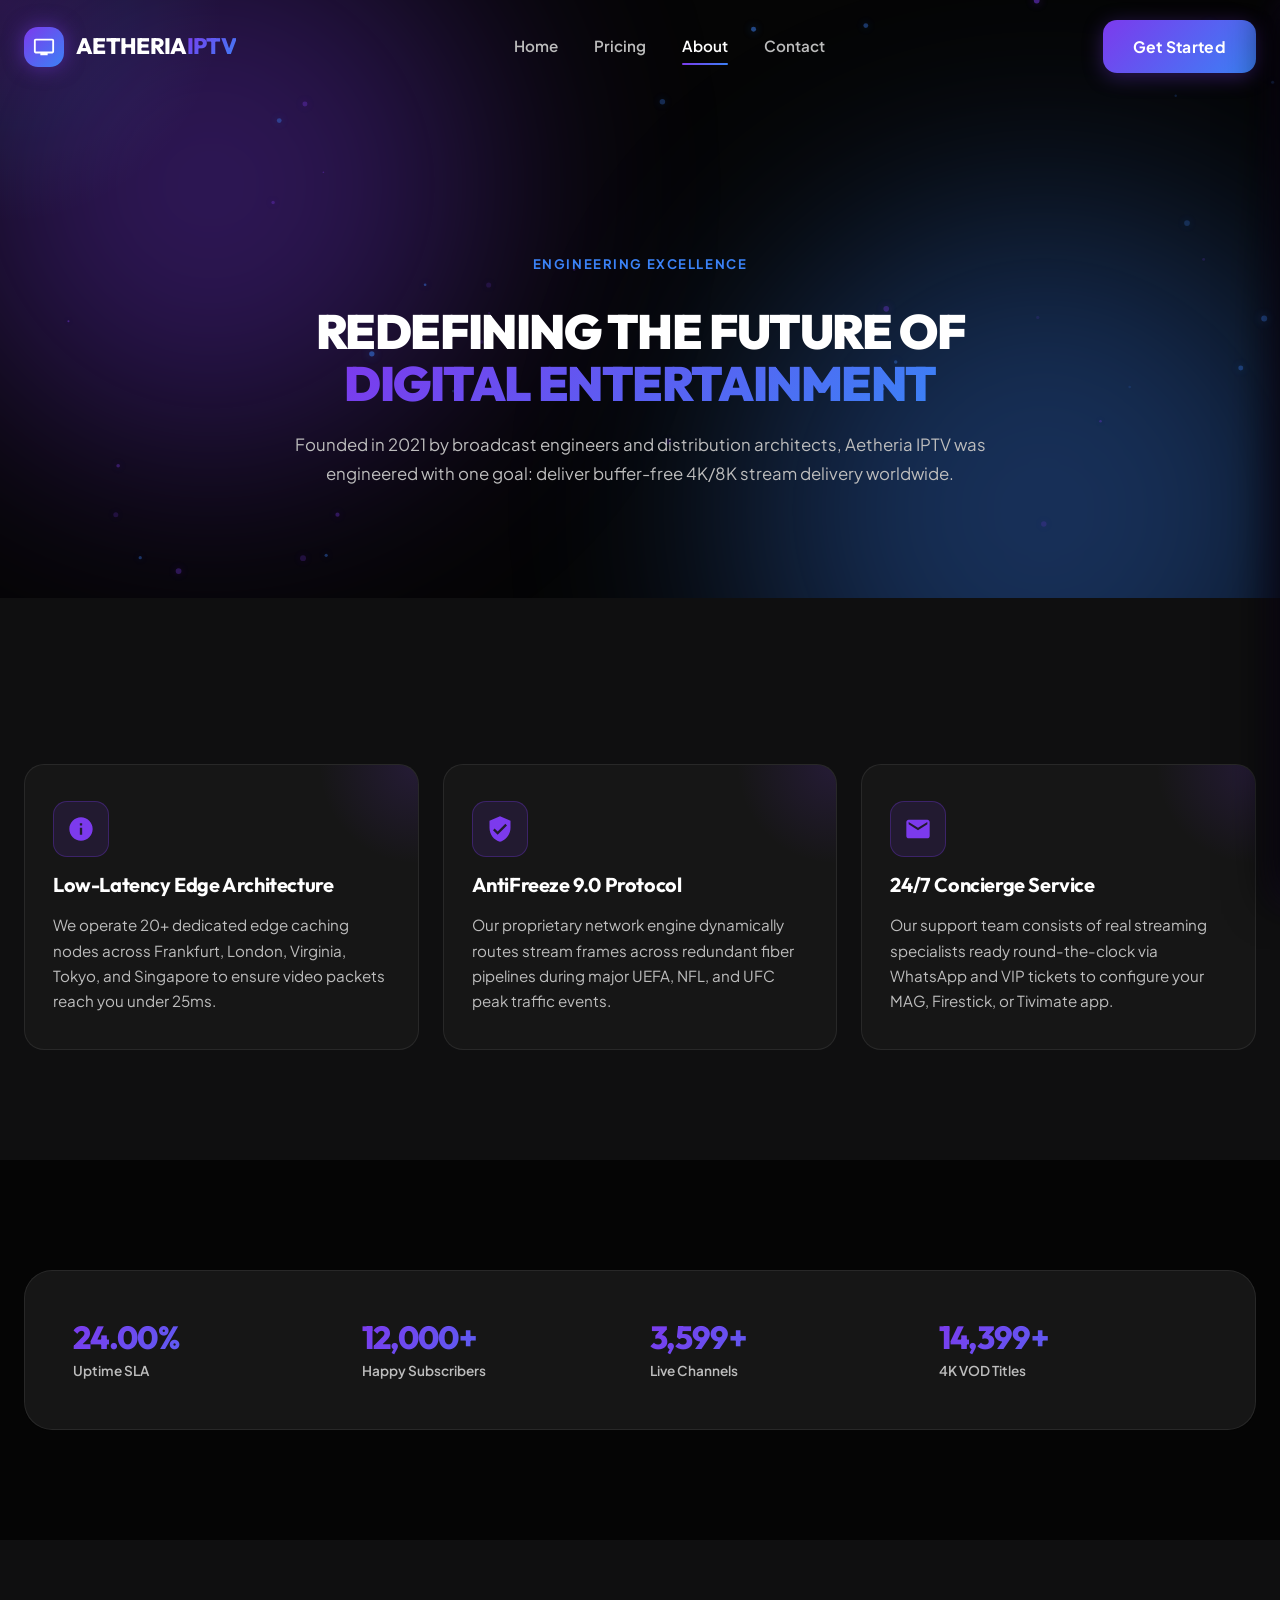
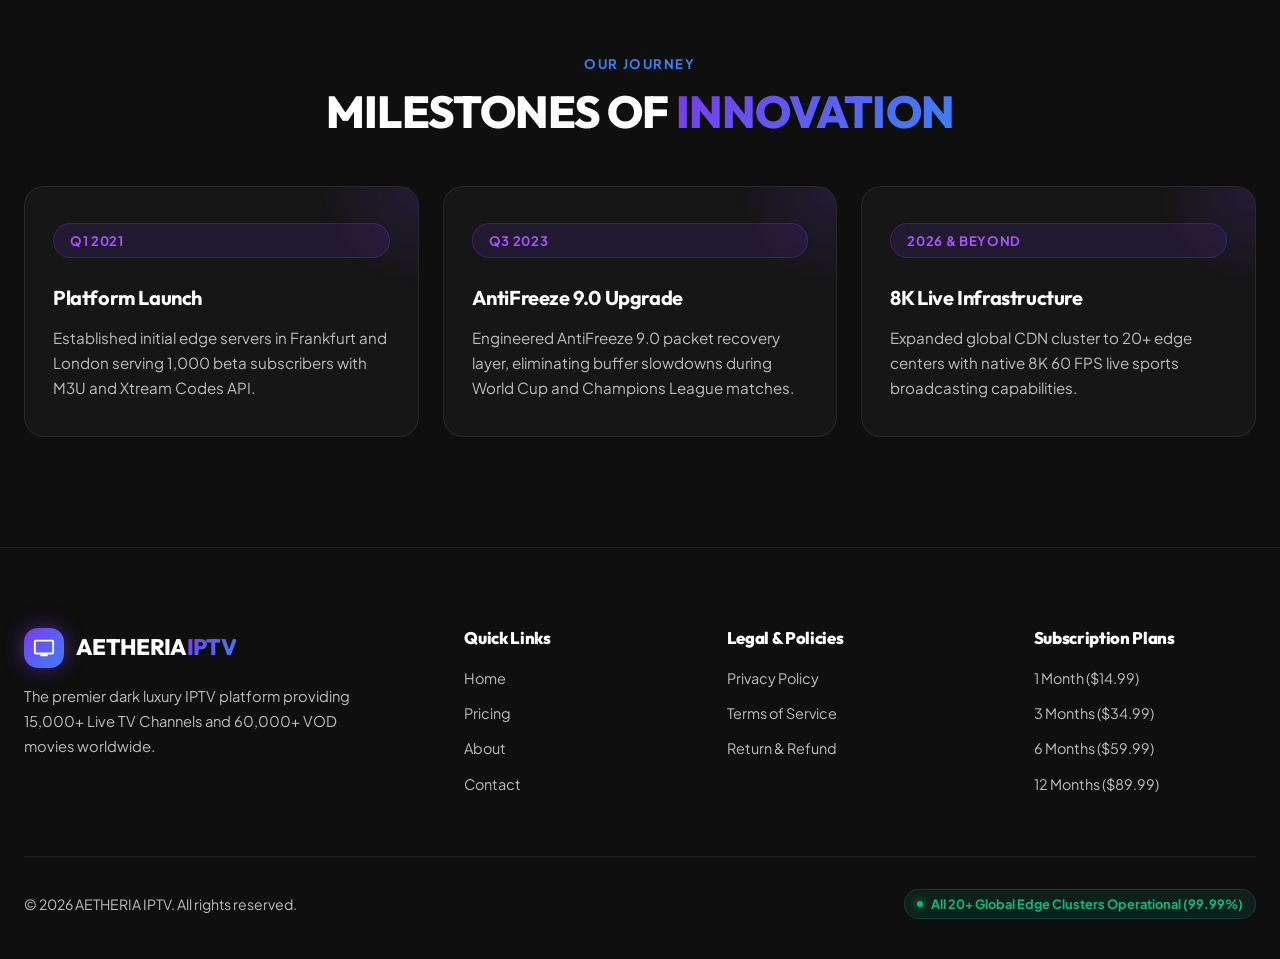
==== commit 56984df9: "Production fix: deployment asset paths for about.html" ====
--- a/about.html
+++ b/about.html
@@ -74,8 +74,8 @@
         </nav>
         <div class="nav-actions">
           <a href="pricing.html" class="btn btn-primary btn-glow">Get Started</a>
-          <button class="mobile-toggle" aria-label="Toggle Mobile Menu">
-            <svg width="28" height="28" viewBox="0 0 24 24" fill="currentColor"><path d="M3 18h18v-2H3v2zm0-5h18v-2H3v2zm0-7v2h18V6H3z"/></svg>
+          <button class="mobile-toggle" onclick="window.toggleMobileMenu && window.toggleMobileMenu(event)" aria-label="Toggle Mobile Menu">
+            <svg width="28" height="28" viewBox="0 0 24 24" fill="currentColor" style="pointer-events: none;"><path d="M3 18h18v-2H3v2zm0-5h18v-2H3v2zm0-7v2h18V6H3z"/></svg>
           </button>
         </div>
       </div>
@@ -83,7 +83,7 @@
   </header>
 
   <!-- Mobile Drawer -->
-  <div class="mobile-overlay"></div>
+  <div class="mobile-overlay" onclick="window.closeMobileMenu && window.closeMobileMenu(event)"></div>
   <aside class="mobile-menu" aria-label="Mobile Navigation">
     <div>
       <div class="mobile-menu-header">
@@ -93,7 +93,7 @@
           </div>
           <span>AETHERIA<span class="gradient-text">IPTV</span></span>
         </a>
-        <button class="mobile-close-btn" aria-label="Close Mobile Menu">&times;</button>
+        <button class="mobile-close-btn" onclick="window.closeMobileMenu && window.closeMobileMenu(event)" aria-label="Close Mobile Menu">&times;</button>
       </div>
       <nav class="mobile-menu-links">
         <a href="index.html" class="nav-link">Home</a>
--- a/assets/css/main.css
+++ b/assets/css/main.css
@@ -490,21 +490,32 @@
 
 .mobile-toggle {
   display: none;
-  background: transparent;
+  background: rgba(255, 255, 255, 0.06);
+  border: 1px solid var(--glass-border);
+  border-radius: var(--radius-md);
+  padding: 8px 12px;
   color: var(--text-white);
   cursor: pointer;
+  transition: var(--transition-normal);
+  z-index: 10001;
+}
+
+.mobile-toggle:hover {
+  background: rgba(124, 58, 237, 0.2);
+  border-color: rgba(124, 58, 237, 0.4);
 }
 
 /* Mobile Overlay & Drawer */
 .mobile-overlay {
   position: fixed;
   inset: 0;
-  background: rgba(0, 0, 0, 0.8);
-  backdrop-filter: blur(10px);
-  z-index: 1050;
+  background: rgba(5, 5, 5, 0.85);
+  backdrop-filter: blur(16px);
+  -webkit-backdrop-filter: blur(16px);
+  z-index: 9998;
   opacity: 0;
   pointer-events: none;
-  transition: var(--transition-normal);
+  transition: opacity 0.4s cubic-bezier(0.16, 1, 0.3, 1);
 }
 
 .mobile-overlay.active {
@@ -515,21 +526,83 @@
 .mobile-menu {
   position: fixed;
   top: 0;
-  right: -320px;
-  width: 300px;
+  right: 0;
+  width: 320px;
+  max-width: 85vw;
   height: 100vh;
-  background: var(--bg-secondary);
+  height: 100dvh;
+  background: rgba(12, 12, 18, 0.98);
   border-left: 1px solid var(--glass-border);
-  z-index: 1100;
-  padding: 80px 32px 32px;
+  box-shadow: -10px 0 40px rgba(0, 0, 0, 0.9), 0 0 30px rgba(124, 58, 237, 0.2);
+  z-index: 9999;
+  padding: 28px 24px;
   display: flex;
   flex-direction: column;
-  gap: 24px;
+  justify-content: space-between;
+  transform: translateX(100%);
+  transition: transform 0.4s cubic-bezier(0.16, 1, 0.3, 1);
+  overflow-y: auto;
+}
+
+.mobile-menu.open {
+  transform: translateX(0);
+}
+
+.mobile-menu-header {
+  display: flex;
+  align-items: center;
+  justify-content: space-between;
+  padding-bottom: 20px;
+  border-bottom: 1px solid rgba(255, 255, 255, 0.08);
+}
+
+.mobile-close-btn {
+  background: rgba(255, 255, 255, 0.06);
+  border: 1px solid var(--glass-border);
+  color: var(--text-white);
+  width: 38px;
+  height: 38px;
+  border-radius: 50%;
+  display: flex;
+  align-items: center;
+  justify-content: center;
+  cursor: pointer;
+  font-size: 1.4rem;
   transition: var(--transition-normal);
-}
-
-.mobile-menu.open {
-  right: 0;
+  line-height: 1;
+}
+
+.mobile-close-btn:hover {
+  background: rgba(239, 68, 68, 0.2);
+  border-color: rgba(239, 68, 68, 0.5);
+  color: #EF4444;
+}
+
+.mobile-menu-links {
+  display: flex;
+  flex-direction: column;
+  gap: 12px;
+  margin: 24px 0;
+}
+
+.mobile-menu-links .nav-link {
+  font-size: 1.1rem;
+  font-weight: 700;
+  padding: 12px 16px;
+  border-radius: var(--radius-md);
+  color: var(--text-muted);
+  transition: var(--transition-normal);
+  display: flex;
+  align-items: center;
+  justify-content: space-between;
+  border: 1px solid transparent;
+}
+
+.mobile-menu-links .nav-link.active,
+.mobile-menu-links .nav-link:hover {
+  color: var(--text-white);
+  background: rgba(124, 58, 237, 0.12);
+  border-color: rgba(124, 58, 237, 0.3);
 }
 
 /* HERO SECTION */
--- a/css/main.css
+++ b/css/main.css
@@ -490,21 +490,32 @@
 
 .mobile-toggle {
   display: none;
-  background: transparent;
+  background: rgba(255, 255, 255, 0.06);
+  border: 1px solid var(--glass-border);
+  border-radius: var(--radius-md);
+  padding: 8px 12px;
   color: var(--text-white);
   cursor: pointer;
+  transition: var(--transition-normal);
+  z-index: 10001;
+}
+
+.mobile-toggle:hover {
+  background: rgba(124, 58, 237, 0.2);
+  border-color: rgba(124, 58, 237, 0.4);
 }
 
 /* Mobile Overlay & Drawer */
 .mobile-overlay {
   position: fixed;
   inset: 0;
-  background: rgba(0, 0, 0, 0.8);
-  backdrop-filter: blur(10px);
-  z-index: 1050;
+  background: rgba(5, 5, 5, 0.85);
+  backdrop-filter: blur(16px);
+  -webkit-backdrop-filter: blur(16px);
+  z-index: 9998;
   opacity: 0;
   pointer-events: none;
-  transition: var(--transition-normal);
+  transition: opacity 0.4s cubic-bezier(0.16, 1, 0.3, 1);
 }
 
 .mobile-overlay.active {
@@ -515,21 +526,83 @@
 .mobile-menu {
   position: fixed;
   top: 0;
-  right: -320px;
-  width: 300px;
+  right: 0;
+  width: 320px;
+  max-width: 85vw;
   height: 100vh;
-  background: var(--bg-secondary);
+  height: 100dvh;
+  background: rgba(12, 12, 18, 0.98);
   border-left: 1px solid var(--glass-border);
-  z-index: 1100;
-  padding: 80px 32px 32px;
+  box-shadow: -10px 0 40px rgba(0, 0, 0, 0.9), 0 0 30px rgba(124, 58, 237, 0.2);
+  z-index: 9999;
+  padding: 28px 24px;
   display: flex;
   flex-direction: column;
-  gap: 24px;
+  justify-content: space-between;
+  transform: translateX(100%);
+  transition: transform 0.4s cubic-bezier(0.16, 1, 0.3, 1);
+  overflow-y: auto;
+}
+
+.mobile-menu.open {
+  transform: translateX(0);
+}
+
+.mobile-menu-header {
+  display: flex;
+  align-items: center;
+  justify-content: space-between;
+  padding-bottom: 20px;
+  border-bottom: 1px solid rgba(255, 255, 255, 0.08);
+}
+
+.mobile-close-btn {
+  background: rgba(255, 255, 255, 0.06);
+  border: 1px solid var(--glass-border);
+  color: var(--text-white);
+  width: 38px;
+  height: 38px;
+  border-radius: 50%;
+  display: flex;
+  align-items: center;
+  justify-content: center;
+  cursor: pointer;
+  font-size: 1.4rem;
   transition: var(--transition-normal);
-}
-
-.mobile-menu.open {
-  right: 0;
+  line-height: 1;
+}
+
+.mobile-close-btn:hover {
+  background: rgba(239, 68, 68, 0.2);
+  border-color: rgba(239, 68, 68, 0.5);
+  color: #EF4444;
+}
+
+.mobile-menu-links {
+  display: flex;
+  flex-direction: column;
+  gap: 12px;
+  margin: 24px 0;
+}
+
+.mobile-menu-links .nav-link {
+  font-size: 1.1rem;
+  font-weight: 700;
+  padding: 12px 16px;
+  border-radius: var(--radius-md);
+  color: var(--text-muted);
+  transition: var(--transition-normal);
+  display: flex;
+  align-items: center;
+  justify-content: space-between;
+  border: 1px solid transparent;
+}
+
+.mobile-menu-links .nav-link.active,
+.mobile-menu-links .nav-link:hover {
+  color: var(--text-white);
+  background: rgba(124, 58, 237, 0.12);
+  border-color: rgba(124, 58, 237, 0.3);
 }
 
 /* HERO SECTION */
--- a/main.css
+++ b/main.css
@@ -490,21 +490,32 @@
 
 .mobile-toggle {
   display: none;
-  background: transparent;
+  background: rgba(255, 255, 255, 0.06);
+  border: 1px solid var(--glass-border);
+  border-radius: var(--radius-md);
+  padding: 8px 12px;
   color: var(--text-white);
   cursor: pointer;
+  transition: var(--transition-normal);
+  z-index: 10001;
+}
+
+.mobile-toggle:hover {
+  background: rgba(124, 58, 237, 0.2);
+  border-color: rgba(124, 58, 237, 0.4);
 }
 
 /* Mobile Overlay & Drawer */
 .mobile-overlay {
   position: fixed;
   inset: 0;
-  background: rgba(0, 0, 0, 0.8);
-  backdrop-filter: blur(10px);
-  z-index: 1050;
+  background: rgba(5, 5, 5, 0.85);
+  backdrop-filter: blur(16px);
+  -webkit-backdrop-filter: blur(16px);
+  z-index: 9998;
   opacity: 0;
   pointer-events: none;
-  transition: var(--transition-normal);
+  transition: opacity 0.4s cubic-bezier(0.16, 1, 0.3, 1);
 }
 
 .mobile-overlay.active {
@@ -515,21 +526,83 @@
 .mobile-menu {
   position: fixed;
   top: 0;
-  right: -320px;
-  width: 300px;
+  right: 0;
+  width: 320px;
+  max-width: 85vw;
   height: 100vh;
-  background: var(--bg-secondary);
+  height: 100dvh;
+  background: rgba(12, 12, 18, 0.98);
   border-left: 1px solid var(--glass-border);
-  z-index: 1100;
-  padding: 80px 32px 32px;
+  box-shadow: -10px 0 40px rgba(0, 0, 0, 0.9), 0 0 30px rgba(124, 58, 237, 0.2);
+  z-index: 9999;
+  padding: 28px 24px;
   display: flex;
   flex-direction: column;
-  gap: 24px;
+  justify-content: space-between;
+  transform: translateX(100%);
+  transition: transform 0.4s cubic-bezier(0.16, 1, 0.3, 1);
+  overflow-y: auto;
+}
+
+.mobile-menu.open {
+  transform: translateX(0);
+}
+
+.mobile-menu-header {
+  display: flex;
+  align-items: center;
+  justify-content: space-between;
+  padding-bottom: 20px;
+  border-bottom: 1px solid rgba(255, 255, 255, 0.08);
+}
+
+.mobile-close-btn {
+  background: rgba(255, 255, 255, 0.06);
+  border: 1px solid var(--glass-border);
+  color: var(--text-white);
+  width: 38px;
+  height: 38px;
+  border-radius: 50%;
+  display: flex;
+  align-items: center;
+  justify-content: center;
+  cursor: pointer;
+  font-size: 1.4rem;
   transition: var(--transition-normal);
-}
-
-.mobile-menu.open {
-  right: 0;
+  line-height: 1;
+}
+
+.mobile-close-btn:hover {
+  background: rgba(239, 68, 68, 0.2);
+  border-color: rgba(239, 68, 68, 0.5);
+  color: #EF4444;
+}
+
+.mobile-menu-links {
+  display: flex;
+  flex-direction: column;
+  gap: 12px;
+  margin: 24px 0;
+}
+
+.mobile-menu-links .nav-link {
+  font-size: 1.1rem;
+  font-weight: 700;
+  padding: 12px 16px;
+  border-radius: var(--radius-md);
+  color: var(--text-muted);
+  transition: var(--transition-normal);
+  display: flex;
+  align-items: center;
+  justify-content: space-between;
+  border: 1px solid transparent;
+}
+
+.mobile-menu-links .nav-link.active,
+.mobile-menu-links .nav-link:hover {
+  color: var(--text-white);
+  background: rgba(124, 58, 237, 0.12);
+  border-color: rgba(124, 58, 237, 0.3);
 }
 
 /* HERO SECTION */
--- a/style.css
+++ b/style.css
@@ -490,21 +490,32 @@
 
 .mobile-toggle {
   display: none;
-  background: transparent;
+  background: rgba(255, 255, 255, 0.06);
+  border: 1px solid var(--glass-border);
+  border-radius: var(--radius-md);
+  padding: 8px 12px;
   color: var(--text-white);
   cursor: pointer;
+  transition: var(--transition-normal);
+  z-index: 10001;
+}
+
+.mobile-toggle:hover {
+  background: rgba(124, 58, 237, 0.2);
+  border-color: rgba(124, 58, 237, 0.4);
 }
 
 /* Mobile Overlay & Drawer */
 .mobile-overlay {
   position: fixed;
   inset: 0;
-  background: rgba(0, 0, 0, 0.8);
-  backdrop-filter: blur(10px);
-  z-index: 1050;
+  background: rgba(5, 5, 5, 0.85);
+  backdrop-filter: blur(16px);
+  -webkit-backdrop-filter: blur(16px);
+  z-index: 9998;
   opacity: 0;
   pointer-events: none;
-  transition: var(--transition-normal);
+  transition: opacity 0.4s cubic-bezier(0.16, 1, 0.3, 1);
 }
 
 .mobile-overlay.active {
@@ -515,21 +526,83 @@
 .mobile-menu {
   position: fixed;
   top: 0;
-  right: -320px;
-  width: 300px;
+  right: 0;
+  width: 320px;
+  max-width: 85vw;
   height: 100vh;
-  background: var(--bg-secondary);
+  height: 100dvh;
+  background: rgba(12, 12, 18, 0.98);
   border-left: 1px solid var(--glass-border);
-  z-index: 1100;
-  padding: 80px 32px 32px;
+  box-shadow: -10px 0 40px rgba(0, 0, 0, 0.9), 0 0 30px rgba(124, 58, 237, 0.2);
+  z-index: 9999;
+  padding: 28px 24px;
   display: flex;
   flex-direction: column;
-  gap: 24px;
+  justify-content: space-between;
+  transform: translateX(100%);
+  transition: transform 0.4s cubic-bezier(0.16, 1, 0.3, 1);
+  overflow-y: auto;
+}
+
+.mobile-menu.open {
+  transform: translateX(0);
+}
+
+.mobile-menu-header {
+  display: flex;
+  align-items: center;
+  justify-content: space-between;
+  padding-bottom: 20px;
+  border-bottom: 1px solid rgba(255, 255, 255, 0.08);
+}
+
+.mobile-close-btn {
+  background: rgba(255, 255, 255, 0.06);
+  border: 1px solid var(--glass-border);
+  color: var(--text-white);
+  width: 38px;
+  height: 38px;
+  border-radius: 50%;
+  display: flex;
+  align-items: center;
+  justify-content: center;
+  cursor: pointer;
+  font-size: 1.4rem;
   transition: var(--transition-normal);
-}
-
-.mobile-menu.open {
-  right: 0;
+  line-height: 1;
+}
+
+.mobile-close-btn:hover {
+  background: rgba(239, 68, 68, 0.2);
+  border-color: rgba(239, 68, 68, 0.5);
+  color: #EF4444;
+}
+
+.mobile-menu-links {
+  display: flex;
+  flex-direction: column;
+  gap: 12px;
+  margin: 24px 0;
+}
+
+.mobile-menu-links .nav-link {
+  font-size: 1.1rem;
+  font-weight: 700;
+  padding: 12px 16px;
+  border-radius: var(--radius-md);
+  color: var(--text-muted);
+  transition: var(--transition-normal);
+  display: flex;
+  align-items: center;
+  justify-content: space-between;
+  border: 1px solid transparent;
+}
+
+.mobile-menu-links .nav-link.active,
+.mobile-menu-links .nav-link:hover {
+  color: var(--text-white);
+  background: rgba(124, 58, 237, 0.12);
+  border-color: rgba(124, 58, 237, 0.3);
 }
 
 /* HERO SECTION */
